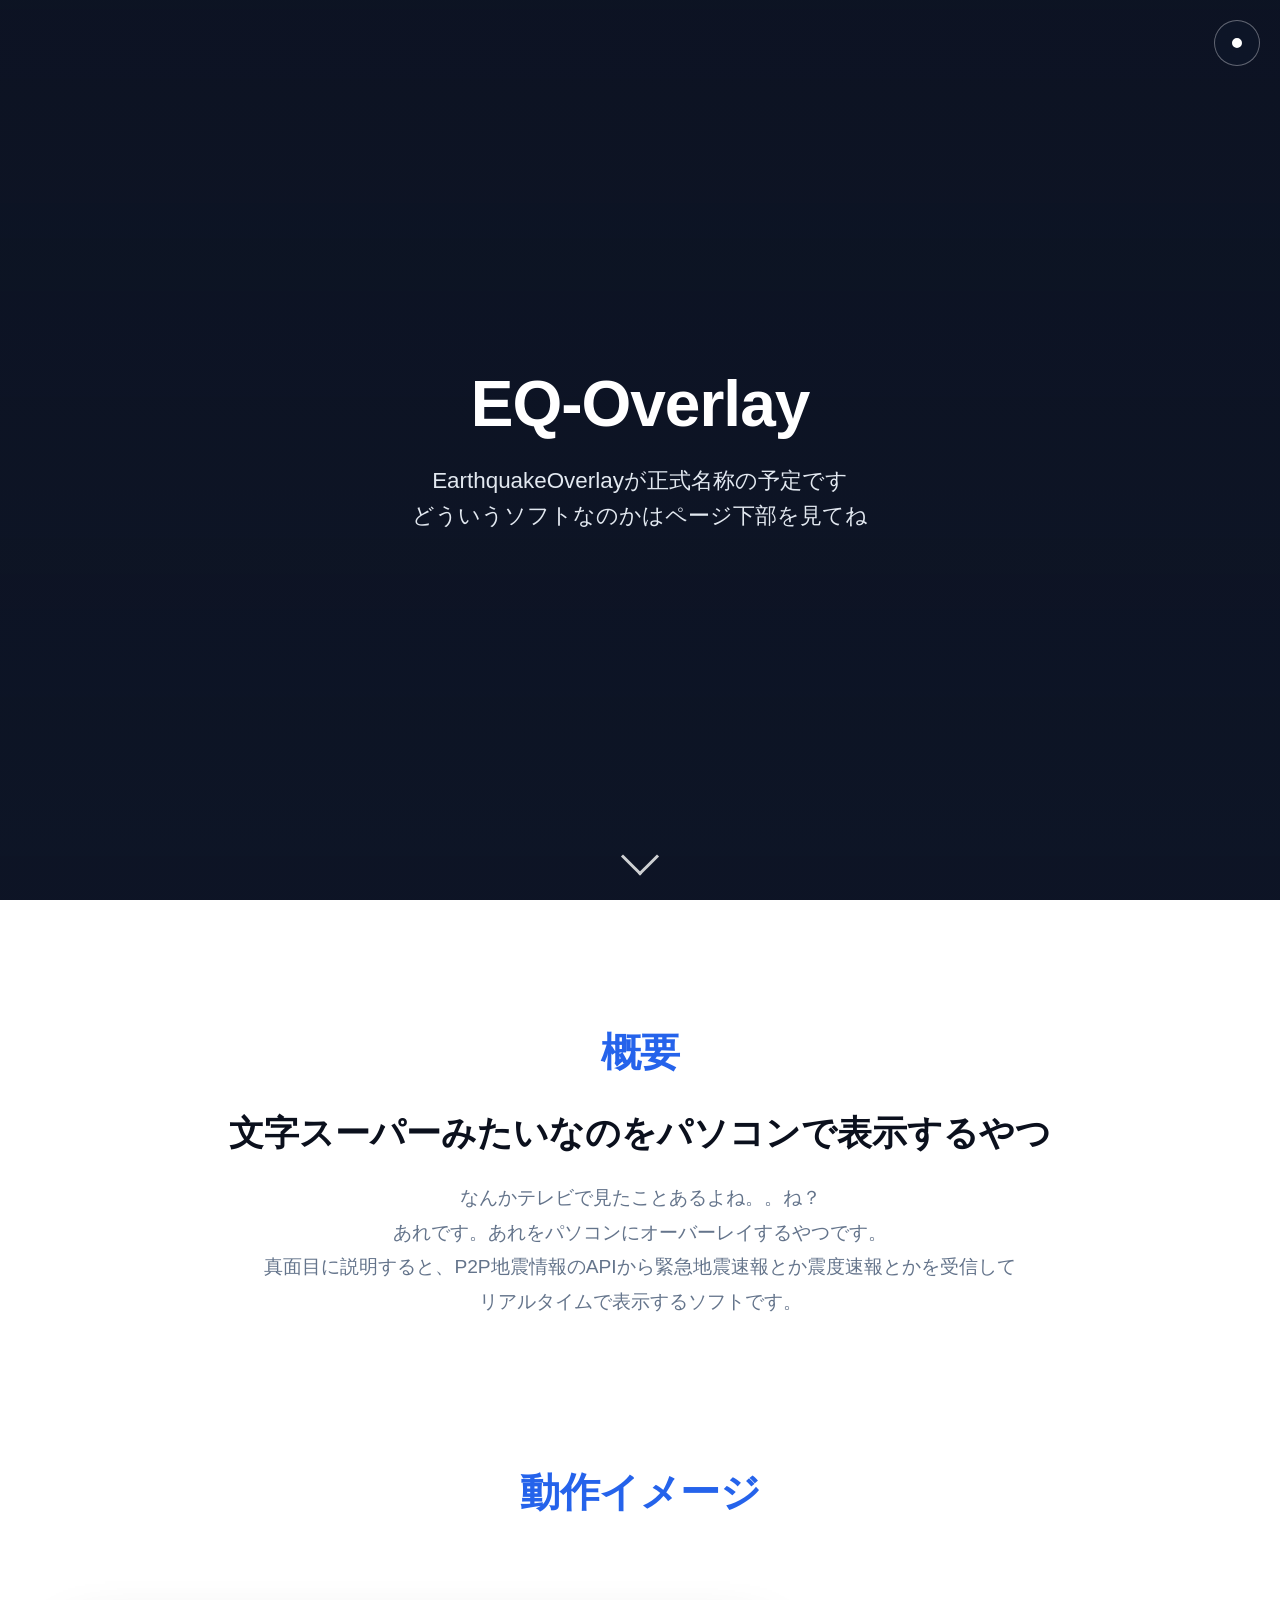
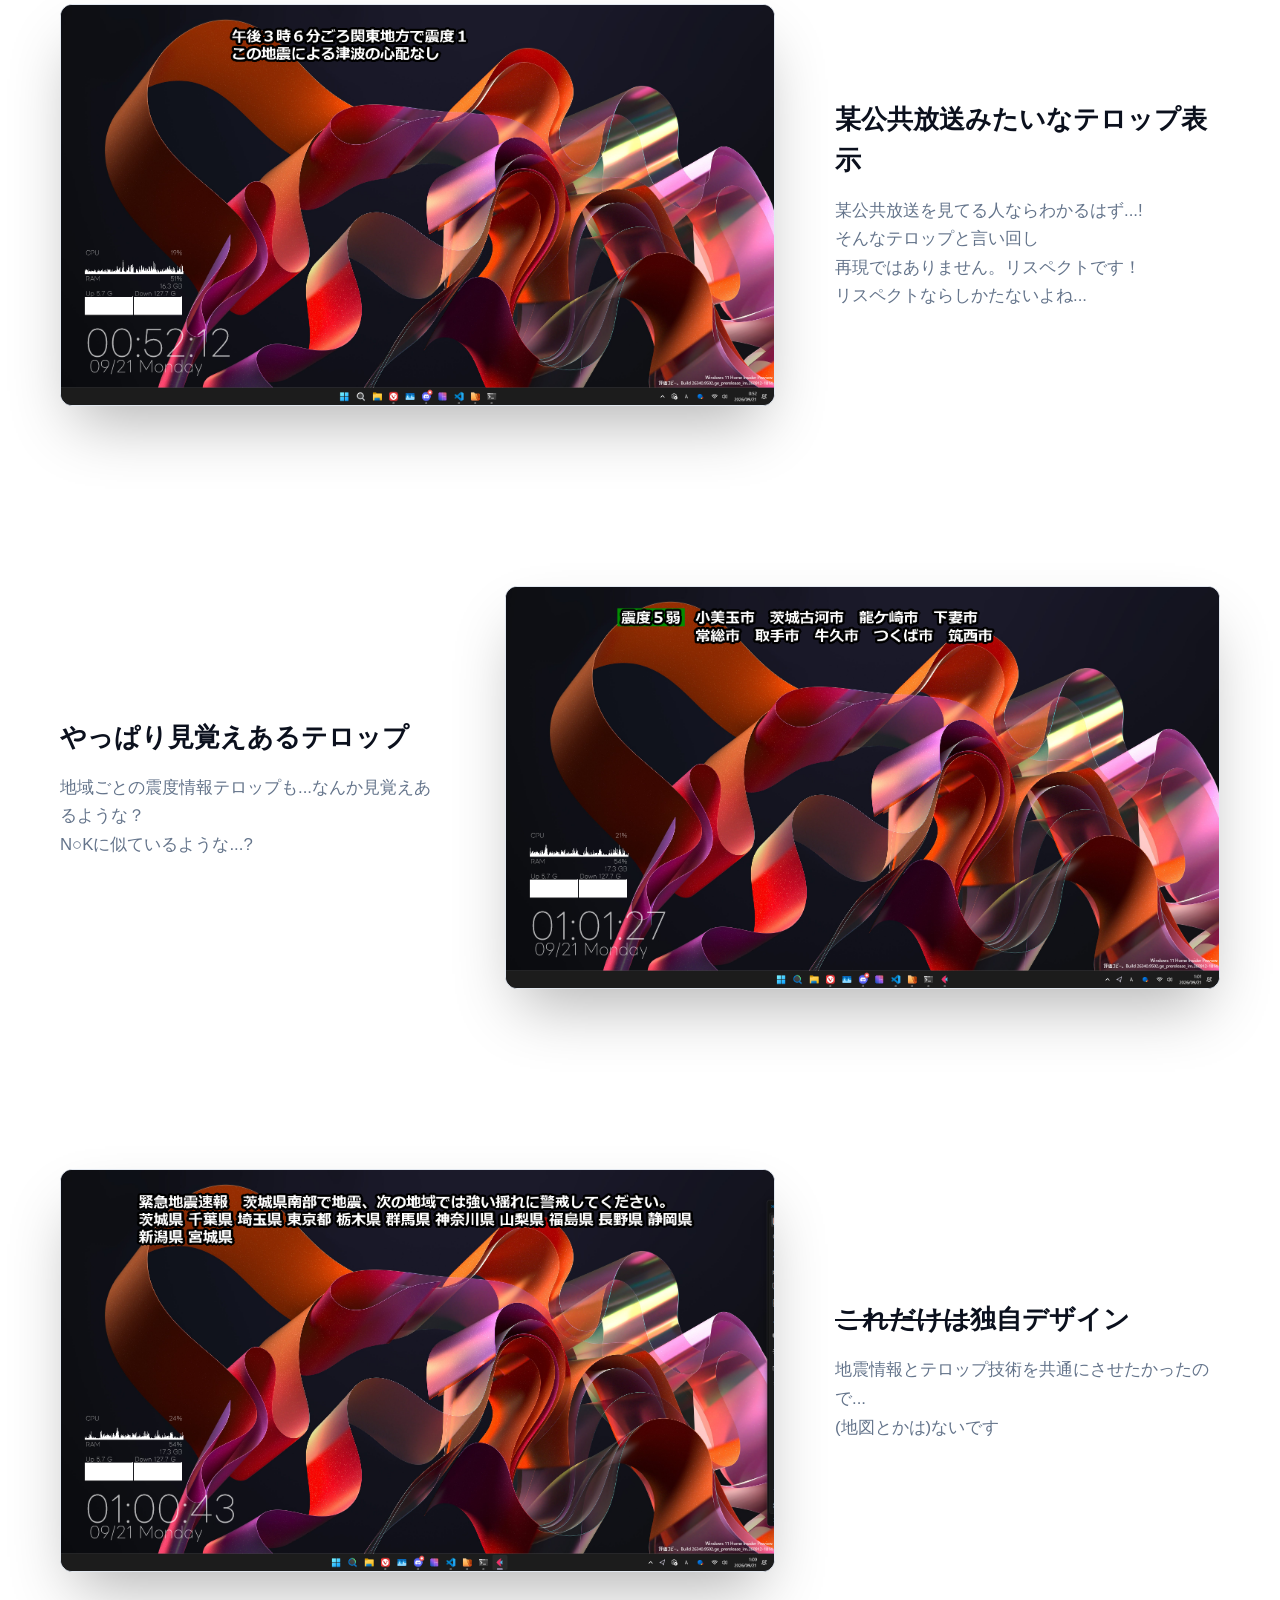
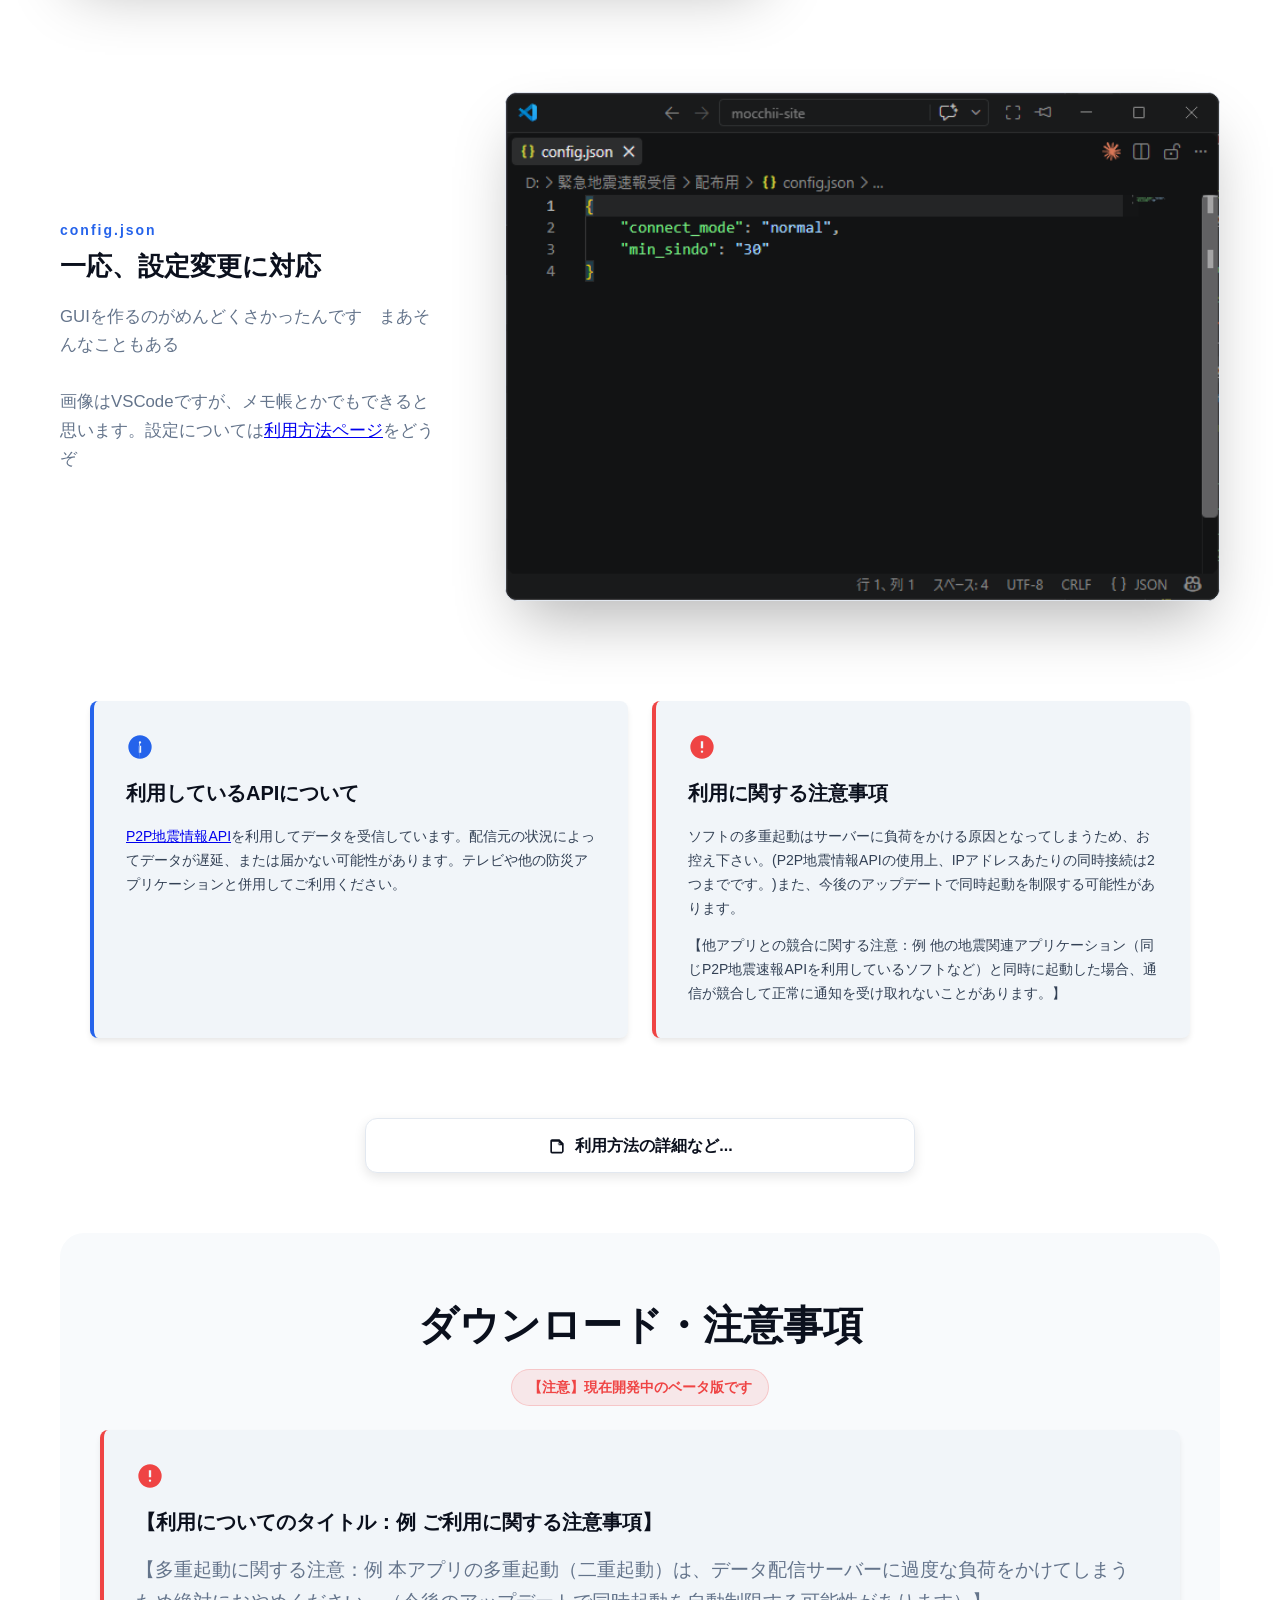
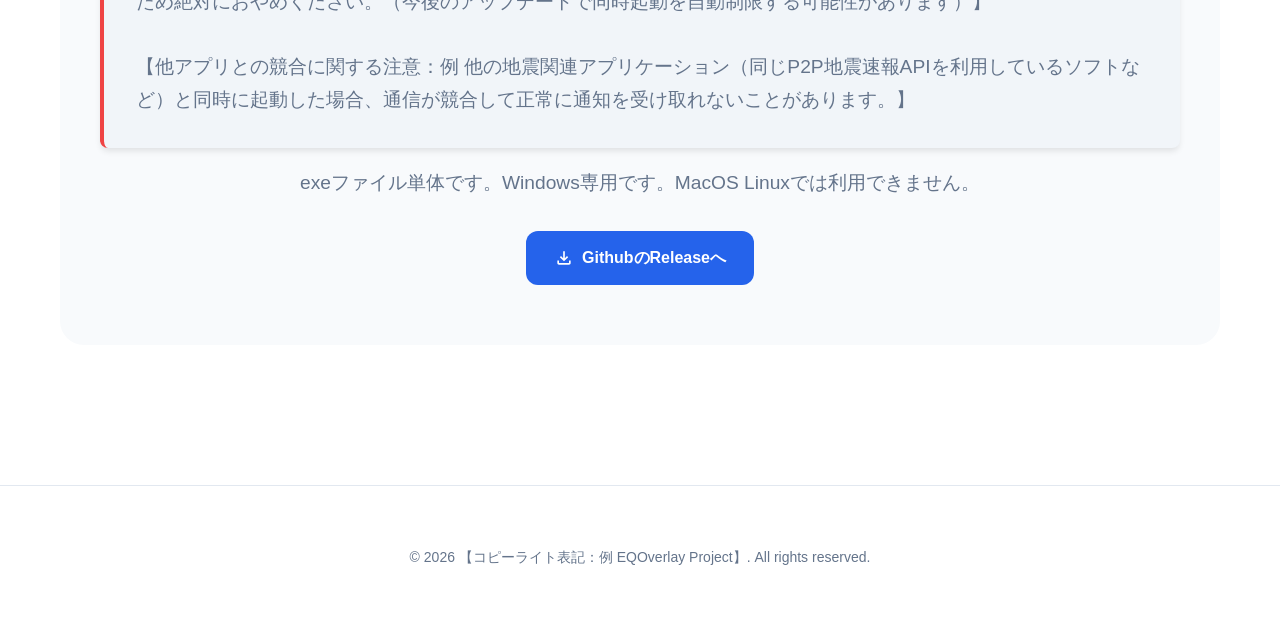
==== EarthquakeOverlay/index.html @ f73f69e5 "大幅改修・映像差し替えなど" ====
<!DOCTYPE html>
<html lang="ja">
<head>
  <meta charset="UTF-8">
  <meta name="viewport" content="width=device-width, initial-scale=1.0">
  <title>EarthquakeOverlay</title>
  <link rel="stylesheet" href="style.css">
  <link rel="stylesheet" href="mobile.css">
</head>
<body>

  <button type="button" class="theme-toggle" id="theme-toggle" aria-pressed="false">
    <svg class="theme-toggle-icon" viewBox="0 0 24 24" aria-hidden="true">
      <path fill="currentColor" d="M12 4V2m0 20v-2m8-8h2M2 12h2m13.66-5.66 1.42-1.42M4.92 19.08l1.42-1.42m0-11.32L4.92 4.92m14.16 14.16-1.42-1.42M12 17a5 5 0 1 0 0-10 5 5 0 0 0 0 10Z"/>
    </svg>
    <span class="theme-toggle-label">ダークモードに切り替え</span>
  </button>

  <!-- ==========================================
     1. ヒーローセクション（ページ最上部：背景動画対応）
  ============================================= -->
  <header class="hero-section">
    <!-- ★ 新設：ヒーロー背景動画（ビデオを最背面に配置） -->
    <video src="video/hero-bg.mp4" autoplay loop muted playsinline class="hero-video-bg"></video>
    
    <!-- ★ 新設：動画の上のテキストをクッキリ読ませるための半透明カバー -->
    <div class="hero-overlay"></div>

    <div class="hero-content">
      <!-- <span class="app-badge">【ここにバージョンやラベル：例 Beta Version】</span> -->
      <h1 class="hero-title">EQ-Overlay</h1>
      <p class="hero-lead">EarthquakeOverlayが正式名称の予定です<br>どういうソフトなのかはページ下部を見てね</p>
    </div>
  </header>

  <!-- ==========================================
     2. メインコンテンツ
  ============================================= -->
  <main class="main-container">

    <!-- アプリの概要解説セクション -->
    <section class="app-overview scroll-anim-up">
      <div class="overview-inner">
        <span class="overview-label">概要</span>
        <h2>文字スーパーみたいなのをパソコンで表示するやつ</h2>
        <p>
          なんかテレビで見たことあるよね。。ね？<br>あれです。あれをパソコンにオーバーレイするやつです。<br>真面目に説明すると、P2P地震情報のAPIから緊急地震速報とか震度速報とかを受信して<br>リアルタイムで表示するソフトです。
        </p>
      </div>
    </section>

    <!-- 動作イメージ（左右交互にスクロール出現するデモ）エリア -->
    <section class="app-demo-scroll-area">
      <div class="demo-scroll-container">
        <h2 class="demo-label">動作イメージ</h2>
        
        <!-- 1つ目の画像：地震速報（左画像 / 右テキスト） -->
        <div class="demo-scroll-item">
          <div class="demo-media-container demo-anim-left">
            <div class="demo-media-wrapper">
              <img src="images/demo_eq.png" alt="地震速報の表示イメージ" class="demo-media js-zoomable-img">
            </div>
          </div>
          <div class="demo-text-container demo-anim-right">
            <h3>某公共放送みたいなテロップ表示</h3>
            <p>某公共放送を見てる人ならわかるはず...!<br>そんなテロップと言い回し<br>再現ではありません。リスペクトです！<br>リスペクトならしかたないよね...</p>
          </div>
        </div>
        
        <!-- 2つ目の画像：地名ごとの震度情報（右画像 / 左テキスト） -->
        <div class="demo-scroll-item reversed">
          <div class="demo-media-container demo-anim-right">
            <div class="demo-media-wrapper">
              <img src="images/demo_detail.png" alt="地名ごとの震度情報の表示イメージ" class="demo-media js-zoomable-img">
            </div>
          </div>
          <div class="demo-text-container demo-anim-left">
            <h3>やっぱり見覚えあるテロップ</h3>
            <p>地域ごとの震度情報テロップも...なんか見覚えあるような？<br>N○Kに似ているような...?</p>
          </div>
        </div>
        
        <!-- 3つ目の画像：緊急地震速報（左画像 / 右テキスト） -->
        <div class="demo-scroll-item">
          <div class="demo-media-container demo-anim-left">
            <div class="demo-media-wrapper">
              <img src="images/demo_eew.png" alt="緊急地震速報の表示イメージ" class="demo-media js-zoomable-img">
            </div>
          </div>
          <div class="demo-text-container demo-anim-right">
            <h3><s>これだけは</s>独自デザイン</h3>
            <p>地震情報とテロップ技術を共通にさせたかったので...<br>(地図とかは)ないです</p>
          </div>
        </div>

      </div>
    </section>

    <!-- 設定アピールセクション（右画像 / 左テキスト） -->
    <section class="app-setting-area">
      <div class="demo-scroll-item reversed">
        <div class="demo-media-container demo-anim-right">
          <div class="demo-media-wrapper">
            <img src="images/setting.png" alt="設定画面のイメージ" class="demo-media js-zoomable-img">
          </div>
        </div>
        <div class="demo-text-container demo-anim-left">
          <span class="feature-num">config.json</span>
          <h3>一応、設定変更に対応</h3>
          <p>
            GUIを作るのがめんどくさかったんです　まあそんなこともある<br><br>画像はVSCodeですが、メモ帳とかでもできると思います。設定については<a href="./HowTo/index.html">利用方法ページ</a>をどうぞ
          </p>
        </div>
      </div>
    </section>

    <!-- 技術・データ・利用上の注意（2カラムグリッド） -->
    <section class="app-mechanism-section scroll-anim-up">
      <div class="mechanism-grid-container">
        
        <!-- 左側カード：データの仕組み -->
        <div class="info-split-card accent-border-primary">
          <div class="info-card-icon text-primary-color">
            <svg viewBox="0 -960 960 960" class="app-svg-icon"><path fill="currentColor" d="M440-280h80v-240h-80v240Zm40-320q17 0 28.5-11.5T520-640q0-17-11.5-28.5T480-680q-17 0-28.5 11.5T440-640q0 17 11.5 28.5T480-60Zm0 520q-83 0-156-31.5T197-197q-54-54-85.5-127T80-480q0-83 31.5-156T197-763q54-54 127-85.5T480-880q83 0 156 31.5T763-763q54 54 85.5 127T880-480q0 83-31.5 156T763-197q-54 54-127 85.5T480-80Z"/></svg>
          </div>
          <h3>利用しているAPIについて</h3>
          <p>
            <a href="https://www.p2pquake.net/develop/json_api_v2/">P2P地震情報API</a>を利用してデータを受信しています。配信元の状況によってデータが遅延、または届かない可能性があります。テレビや他の防災アプリケーションと併用してご利用ください。
          </p>
        </div>

        <!-- 右側カード：利用に関する注意 -->
        <div class="info-split-card accent-border-danger">
          <div class="info-card-icon text-danger-color">
            <svg viewBox="0 -960 960 960" class="app-svg-icon"><path fill="currentColor" d="M480-280q17 0 28.5-11.5T520-320q0-17-11.5-28.5T480-360q-17 0-28.5 11.5T440-320q0 17 11.5 28.5T480-280Zm-40-160h80v-240h-80v240Zm40 360q-83 0-156-31.5T197-197q-54-54-85.5-127T80-480q0-83 31.5-156T197-763q54-54 127-85.5T480-880q83 0 156 31.5T763-763q54 54 85.5 127T880-480q0 83-31.5 156T763-197q-54 54-127 85.5T480-80Z"/></svg>
          </div>
          <h3>利用に関する注意事項</h3>
          <p>
            ソフトの多重起動はサーバーに負荷をかける原因となってしまうため、お控え下さい。(P2P地震情報APIの使用上、IPアドレスあたりの同時接続は2つまでです。)また、今後のアップデートで同時起動を制限する可能性があります。
          </p>
          <p>
            【他アプリとの競合に関する注意：例 他の地震関連アプリケーション（同じP2P地震速報APIを利用しているソフトなど）と同時に起動した場合、通信が競合して正常に通知を受け取れないことがあります。】
          </p>
        </div>

      </div>
    </section>

    <!-- 利用方法ページへの誘導ボタンエリア -->
    <section class="app-howto-guide-area scroll-anim-up">
      <div class="howto-guide-container">
        <a href="./HowTo/index.html" class="btn btn-secondary btn-large">
          <svg viewBox="0 -960 960 960" class="btn-svg-icon"><path fill="currentColor" d="M240-120q-33 0-56.5-23.5T160-240v-480q0-33 23.5-56.5T240-800h360l200 200v360q0 33-23.5 56.5T720-120H240Zm0-80h480v-320H560v-160H240v480Zm400-360v-40H520v40h120ZM240-200h480-480Z"/></svg>
          利用方法の詳細など...
        </a>
      </div>
    </section>

    <!-- ==========================================
       3. ダウンロードエリア（最下部）
    ============================================= -->
    <section class="cta-section scroll-anim-up">
      <h2>ダウンロード・注意事項</h2>
      
      <!-- 開発中の注意書きバッジ -->
      <div class="dev-warning-badge">【注意】現在開発中のベータ版です</div>
      <div class="info-split-card accent-border-danger" style="margin-bottom: 20px;">
          <div class="info-card-icon text-danger-color">
            <svg viewBox="0 -960 960 960" class="app-svg-icon"><path fill="currentColor" d="M480-280q17 0 28.5-11.5T520-320q0-17-11.5-28.5T480-360q-17 0-28.5 11.5T440-320q0 17 11.5 28.5T480-280Zm-40-160h80v-240h-80v240Zm40 360q-83 0-156-31.5T197-197q-54-54-85.5-127T80-480q0-83 31.5-156T197-763q54-54 127-85.5T480-880q83 0 156 31.5T763-763q54 54 85.5 127T880-480q0 83-31.5 156T763-197q-54 54-127 85.5T480-80Z"/></svg>
          </div>
          <h3>【利用についてのタイトル：例 ご利用に関する注意事項】</h3>
          <p>
            【多重起動に関する注意：例 本アプリの多重起動（二重起動）は、データ配信サーバーに過度な負荷をかけてしまうため絶対におやめください。（今後のアップデートで同時起動を自動制限する可能性があります）】
          </p>
          <p>
            【他アプリとの競合に関する注意：例 他の地震関連アプリケーション（同じP2P地震速報APIを利用しているソフトなど）と同時に起動した場合、通信が競合して正常に通知を受け取れないことがあります。】
          </p>
      </div>

      </div>
      <p>exeファイル単体です。Windows専用です。MacOS Linuxでは利用できません。</p>
           
      <div class="cta-actions">
        <!-- 直接ダウンロードボタン -->
        <a href="【ビルド済みzipファイルの直リンクURL】" class="btn btn-primary js-dl-btn">
          <svg viewBox="0 -960 960 960" class="btn-svg-icon"><path fill="currentColor" d="M480-320 280-520l56-58 104 104v-326h80v326l104-104 56 58-200 200ZM240-160q-33 0-56.5-23.5T160-240v-120h80v120h480v-120h80v120q0 33-23.5 56.5T720-160H240Z"/></svg>
          GithubのReleaseへ
        </a>

      </div>
    </section>

  </main>


  <!-- 5. 画像拡大ビューアー用モーダル -->
  <div id="image-viewer-modal" class="image-viewer-overlay" aria-hidden="true">
    <button class="image-viewer-close">&times;</button>
    <img src="" alt="拡大表示" class="image-viewer-content">
  </div>

  <footer class="footer-section">
    <p>&copy; 2026 【コピーライト表記：例 EQOverlay Project】. All rights reserved.</p>
  </footer>

  <script src="js/main.js"></script>
</body>
</html>
---- EarthquakeOverlay/style.css ----
/* ==========================================
  デザインシステム（手動テーマ切替対応）
============================================= */
:root {
  /* ライトモード・ダークモード共通のカラー */
  --primary: #2563eb;
  --primary-hover: #1d4ed8;
  --danger: #ef4444;
  --content-width: 1200px;
  --radius: 12px;

  /* 保存済みのテーマがない場合はOSの設定に応じて色が切り替わります */
  --bg-body: light-dark(#ffffff, #0b101d);       /* サイト全体の背景色 */
  --bg-card: light-dark(#f1f5f9, #1e293b);       /* 注意書きカードの背景色 */
  --bg-cta: light-dark(#f8fafc, #1e293b);        /* DLエリアの背景色 */
  --bg-badge: light-dark(#f8fafc, rgba(255,255,255,0.1));
  
  --text-main: light-dark(#334155, #f1f5f9);     /* 主な文字色 */
  --text-muted: light-dark(#64748b, #94a3b8);    /* 補足用の薄い文字色 */
  --text-dark: light-dark(#0b101d, #ffffff);     /* 見出しなどの強い文字色 */
  --border-color: light-dark(#e2e8f0, #334155);  /* 枠線の色 */
  
  /* 規約スクロールボックス専用 */
  --bg-terms: light-dark(#ffffff, #0b101d);
}

/* ブラウザに対してライト/ダーク両方に対応していることを通知 */
:root {
  color-scheme: light dark;
}

:root[data-theme="light"] {
  color-scheme: light;
  --bg-body: #ffffff;
  --bg-card: #f1f5f9;
  --bg-cta: #f8fafc;
  --bg-badge: #f8fafc;
  --text-main: #334155;
  --text-muted: #64748b;
  --text-dark: #0b101d;
  --border-color: #e2e8f0;
  --bg-terms: #ffffff;
}

:root[data-theme="dark"] {
  color-scheme: dark;
  --bg-body: #0b101d;
  --bg-card: #1e293b;
  --bg-cta: #1e293b;
  --bg-badge: rgba(255, 255, 255, 0.1);
  --text-main: #f1f5f9;
  --text-muted: #94a3b8;
  --text-dark: #ffffff;
  --border-color: #334155;
  --bg-terms: #0b101d;
}

/* リセット＆ベース設定 */
* { box-sizing: border-box; margin: 0; padding: 0; }
body {
  font-family: -apple-system, BlinkMacSystemFont, "Segoe UI", Roboto, "Helvetica Neue", Arial, sans-serif;
  color: var(--text-main);
  background-color: var(--bg-body); /* 変数化 */
  line-height: 1.6;
  overflow-x: hidden;
}

.theme-toggle {
  position: fixed;
  top: 20px;
  right: 20px;
  z-index: 10;
  display: inline-flex;
  align-items: center;
  gap: 0;
  width: 46px;
  min-height: 46px;
  padding: 10px;
  border: 1px solid rgba(255, 255, 255, 0.35);
  border-radius: 999px;
  background: rgba(15, 23, 42, 0.72);
  color: #ffffff;
  font: inherit;
  font-size: 14px;
  cursor: pointer;
  backdrop-filter: blur(8px);
  overflow: hidden;
  transition: width 0.2s ease, gap 0.2s ease, background-color 0.2s ease, transform 0.2s ease;
}
.theme-toggle-icon { flex: 0 0 24px; width: 24px; height: 24px; }
.theme-toggle-label { max-width: 0; overflow: hidden; opacity: 0; white-space: nowrap; transition: max-width 0.2s ease, opacity 0.2s ease; }
.theme-toggle:hover, .theme-toggle:focus-visible { width: 190px; gap: 8px; background: rgba(15, 23, 42, 0.9); transform: translateY(-1px); }
.theme-toggle:hover .theme-toggle-label, .theme-toggle:focus-visible .theme-toggle-label { max-width: 150px; opacity: 1; }
.theme-toggle:focus-visible { outline: 3px solid #93c5fd; outline-offset: 3px; }

/* 埋め込みSVGアイコンのサイズ共通調整 */
.app-svg-icon { width: 28px; height: 28px; display: block; }
.btn-svg-icon { width: 20px; height: 20px; display: inline-block; }
.modal-svg-icon { width: 56px; height: 56px; display: block; margin: 0 auto; }

/* ==========================================
   1. ヒーローエリア（背景動画対応・文字白基調版）
============================================= */
.hero-section {
  height: 100vh;
  display: flex;
  flex-direction: column;
  align-items: center;
  justify-content: center;
  padding: 20px;
  background-color: #0b101d; /* 動画読み込み前のベース黒 */
  text-align: center;
  position: relative;
  overflow: hidden;
}

.hero-video-bg {
  position: absolute;
  top: 50%; left: 50%;
  transform: translate(-50%, -50%);
  width: 100%; height: 100%;
  object-fit: cover;
  z-index: 1;
}

.hero-overlay {
  position: absolute;
  top: 0; left: 0;
  width: 100%; height: 100%;
  background: linear-gradient(to bottom, rgba(15, 23, 42, 0.5) 0%, rgba(15, 23, 42, 0.7) 100%);
  z-index: 2;
}

.hero-content {
  max-width: 800px;
  position: relative;
  z-index: 3;
}

/* ヒーローエリア内は動画背景に合わせて常に白文字を維持 */
.app-badge {
  display: inline-block;
  padding: 6px 12px;
  background-color: var(--bg-badge);
  font-size: 2.5rem;
  font-weight: 800;
  color: #ffffff;
  letter-spacing: -1px;
  margin-bottom: 24px;
}
.hero-title {
  font-size: 4rem;
  font-weight: 800;
  line-height: 1.2;
  margin-bottom: 20px;
  color: #ffffff;
  letter-spacing: -1px;
}
.hero-lead {
  font-size: 1.4rem;
  color: #e2e8f0;
  max-width: 640px;
  margin: 0 auto;
}

/* 概要（ABOUT）セクションのラベル ★青色 */
.overview-label {
  font-size: 2.5rem;
  font-weight: 800;
  color: var(--primary);
  letter-spacing: -0.5px;
  display: block;
  margin-bottom: 24px;
}

/* スクロール連動デモ（DEMO）エリアのラベル ★青色 */
.demo-label {
  font-size: 2.5rem;
  font-weight: 800;
  color: var(--primary);
  letter-spacing: -0.5px;
  text-align: center;
  display: block;
  margin-bottom: 80px;
}

/* 画面最下部で動くスクロール矢印 */
.hero-section::after {
  content: ""; position: absolute; bottom: 30px; left: 50%;
  transform: translateX(-50%); width: 24px; height: 24px;
  border-bottom: 3px solid #ffffff;
  border-right: 3px solid #ffffff;
  transform: translateX(-50%) rotate(45deg);
  animation: scrollDownAlert 1.5s infinite;
  opacity: 0.8;
  z-index: 3;
}
@keyframes scrollDownAlert {
  0% { transform: translateX(-50%) rotate(45deg) translateY(0); opacity: 0.8; }
  50% { transform: translateX(-50%) rotate(45deg) translateY(10px); opacity: 0.2; }
  100% { transform: translateX(-50%) rotate(45deg) translateY(0); opacity: 0.8; }
}

/* ==========================================
   メインレイアウト・コンポーネント
============================================= */

/* メインコンテナ */
.main-container { max-width: var(--content-width); margin: 0 auto; padding: 0 20px 100px; }

/* 概要解説セクション */
.app-overview { padding: 120px 0 100px; text-align: center; }
.overview-inner { max-width: 850px; margin: 0 auto; }
.app-overview h2 { font-size: 2.2rem; color: var(--text-dark); line-height: 1.4; margin-bottom: 24px; font-weight: 800; }
.app-overview p { font-size: 1.2rem; color: var(--text-muted); line-height: 1.8; }

/* スクロール連動デモエリア */
.app-demo-scroll-area { padding: 40px 0 60px; }
.demo-scroll-container { max-width: var(--content-width); margin: 0 auto; }

/* 設定エリアのコンテナ調整 */
.app-setting-area { padding: 60px 0 40px; }

/* 共通2カラムアイテム（デモ・設定共通） */
.demo-scroll-item { display: flex; align-items: center; gap: 60px; margin-bottom: 180px; }
.demo-scroll-item.reversed { flex-direction: row-reverse; }
.demo-scroll-item:last-child { margin-bottom: 0; }
.demo-media-container { flex: 65; display: flex; justify-content: center; }
.demo-text-container { flex: 35; text-align: left; }
.demo-text-container h3 { font-size: 1.6rem; color: var(--text-dark); margin-bottom: 16px; font-weight: 800; }
.demo-text-container p { color: var(--text-muted); font-size: 1.05rem; line-height: 1.7; }
.feature-num { font-size: 14px; font-weight: 700; color: var(--primary); letter-spacing: 2px; display: block; margin-bottom: 4px; }

.demo-media-wrapper { 
  width: 100%; 
  background-color: #0b101d; 
  border-radius: var(--radius); 
  overflow: hidden; 
  box-shadow: 0 30px 60px -15px rgba(0, 0, 0, 0.3); 
  border: 1px solid var(--border-color); 
}
.js-zoomable-img { width: 100%; max-width: 760px; height: auto; display: block; object-fit: contain; cursor: zoom-in; transition: opacity 0.2s ease; }
.js-zoomable-img:hover { opacity: 0.9; }
.demo-caption { margin-top: 20px; font-size: 15px; color: var(--text-muted); }

/* 技術・仕組み・利用上の注意（2カラムグリッド） */
.app-mechanism-section { padding: 60px 0 40px; }
.mechanism-grid-container { display: grid; grid-template-columns: repeat(2, 1fr); gap: 24px; max-width: 1100px; margin: 0 auto; }
.info-split-card { background-color: var(--bg-card); border-radius: 8px; padding: 32px; text-align: left; box-shadow: 0 4px 6px -1px rgba(0, 0, 0, 0.1); }
.info-split-card.accent-border-primary { border-left: 4px solid var(--primary); }
.info-split-card.accent-border-danger { border-left: 4px solid var(--danger); }
.info-card-icon { width: 28px; height: 28px; margin-bottom: 16px; }
.text-primary-color { color: var(--primary); }
.text-danger-color { color: var(--danger); }
.info-split-card h3 { font-size: 1.25rem; color: var(--text-dark); margin-bottom: 16px; font-weight: 800; }
.info-split-card p { font-size: 14px; color: var(--text-main); line-height: 1.7; margin-bottom: 14px; }
.info-split-card p:last-child { margin-bottom: 0; }

/* 利用方法（HowTo）への誘導エリア */
.app-howto-guide-area { padding: 40px 0 20px; text-align: center; }
.howto-guide-container { max-width: 1100px; margin: 0 auto; }
.btn-large { width: 100%; max-width: 550px; padding: 16px 32px; font-size: 16px; box-shadow: 0 4px 12px rgba(0, 0, 0, 0.1); }

/* ボタンの基本デザイン */
.btn { display: inline-flex; align-items: center; justify-content: center; gap: 8px; padding: 14px 28px; font-size: 16px; font-weight: 600; text-decoration: none; border-radius: var(--radius); transition: all 0.2s ease; cursor: pointer; border: none; }
.btn-primary { background-color: var(--primary); color: white; }
.btn-primary:hover { background-color: var(--primary-hover); transform: translateY(-2px); }
.btn-secondary { background-color: var(--bg-body); color: var(--text-dark); border: 1px solid var(--border-color); }
.btn-secondary:hover { background-color: var(--bg-card); border-color: var(--text-muted); transform: translateY(-2px); }

/* ダウンロード（CTA）セクション */
.cta-section { text-align: center; padding: 60px 40px; background-color: var(--bg-cta); border-radius: calc(var(--radius) * 2); margin-top: 40px; }
.cta-section h2 { font-size: 2.5rem; color: var(--text-dark); margin-bottom: 12px; font-weight: 800; }
.dev-warning-badge { display: inline-block; background-color: rgba(239, 68, 68, 0.1); color: var(--danger); font-weight: 700; font-size: 14px; padding: 6px 16px; border-radius: 100px; border: 1px solid rgba(239, 68, 68, 0.2); margin-bottom: 24px; }
.cta-section p { color: var(--text-muted); font-size: 1.2rem; margin-bottom: 32px; }
.cta-actions { display: flex; gap: 20px; justify-content: center; }

/* 規約表示エリア */
.terms-area-container { max-width: 600px; margin: 0 auto 32px; text-align: left; }
.terms-scroll-box { background-color: var(--bg-terms); border: 1px solid var(--border-color); border-radius: var(--radius); padding: 20px; height: 180px; overflow-y: scroll; font-size: 14px; color: var(--text-main); box-shadow: inset 0 2px 4px rgba(0,0,0,0.05); }
.terms-scroll-box h3 { font-size: 15px; color: var(--text-dark); margin-bottom: 12px; font-weight: 700; }
.terms-scroll-box p { font-size: 13px; color: var(--text-muted); margin-bottom: 12px; }
.terms-checkbox-wrap { margin-top: 16px; text-align: center; }
.terms-label { display: inline-flex; align-items: center; gap: 10px; cursor: pointer; user-select: none; font-size: 15px; color: var(--text-dark); font-weight: 600; }
.terms-checkbox { width: 18px; height: 18px; cursor: pointer; accent-color: var(--primary); }

/* 規約未チェックエラーモーダル */
.modal-overlay { position: fixed; top: 0; left: 0; width: 100%; height: 100%; background-color: rgba(15, 23, 42, 0.7); backdrop-filter: blur(4px); display: flex; align-items: center; justify-content: center; z-index: 1000; opacity: 0; pointer-events: none; transition: opacity 0.3s ease; }
.modal-overlay.is-open { opacity: 1; pointer-events: auto; }
.modal-window { background: var(--bg-body); padding: 32px; width: 90%; max-width: 440px; border-radius: var(--radius); text-align: center; box-shadow: 0 25px 50px -12px rgba(0, 0, 0, 0.4); border: 1px solid var(--border-color); transform: scale(0.9); transition: transform 0.3s ease; }
.modal-overlay.is-open .modal-window { transform: scale(1); }
.modal-icon { width: 56px; height: 56px; margin: 0 auto 16px; }.modal-title { font-size: 1.3rem; color: var(--text-dark); margin-bottom: 12px; font-weight: 700; }.modal-text { color: var(--text-muted); font-size: 14px; line-height: 1.6; margin-bottom: 24px; }.modal-btn { background-color: var(--text-dark); color: var(--bg-body); border: none; padding: 10px 24px; font-size: 14px; font-weight: 600; border-radius: 6px; cursor: pointer; transition: background-color 0.2s; }.modal-btn:hover { opacity: 0.9; }/* 画像拡大ビューアー専用スタイル */.image-viewer-overlay { position: fixed; top: 0; left: 0; width: 100%; height: 100%; background-color: rgba(15, 23, 42, 0.9); backdrop-filter: blur(8px); display: flex; align-items: center; justify-content: center; z-index: 2000; opacity: 0; pointer-events: none; transition: opacity 0.3s ease; }.image-viewer-overlay.is-open { opacity: 1; pointer-events: auto; }.image-viewer-content { max-width: 90%; max-height: 85vh; object-fit: contain; border-radius: 6px; box-shadow: 0 25px 50px -12px rgba(0, 0, 0, 0.5); transform: scale(0.95); transition: transform 0.3s ease; cursor: zoom-out; }.image-viewer-overlay.is-open .image-viewer-content { transform: scale(1); }.image-viewer-close { position: absolute; top: 24px; right: 24px; background: none; border: none; color: #ffffff; font-size: 40px; line-height: 1; cursor: pointer; opacity: 0.7; transition: opacity 0.2s; user-select: none; }.image-viewer-close:hover { opacity: 1; }/* フッター */.footer-section { text-align: center; padding: 60px 20px; color: var(--text-muted); font-size: 14px; border-top: 1px solid var(--border-color); margin-top: 40px; }/* レスポンシブ対応 */@media (max-width: 992px) {.hero-title { font-size: 2.2rem; }.app-overview h2 { font-size: 1.8rem; }.cta-actions { flex-direction: column; gap: 12px; }.cta-section h2 { font-size: 2rem; }.image-viewer-close { top: 16px; right: 16px; font-size: 32px; }.demo-scroll-item, .demo-scroll-item.reversed { flex-direction: column; gap: 24px; margin-bottom: 100px; }.demo-media-container, .demo-text-container { width: 100%; }.demo-text-container { text-align: center; }.mechanism-grid-container { grid-template-columns: 1fr; gap: 16px; padding: 0 10px; }.btn-large { max-width: 100%; }}/* スクロール連動アニメーション */.demo-anim-left { animation: slideInFromLeft linear both; animation-timeline: view(); animation-range: entry 5% cover 35%; }@keyframes slideInFromLeft { from { opacity: 0; transform: translateX(-60px); } to { opacity: 1; transform: translateX(0); } }.demo-anim-right { animation: slideInFromRight linear both; animation-timeline: view(); animation-range: entry 5% cover 35%; }@keyframes slideInFromRight { from { opacity: 0; transform: translateX(60px); } to { opacity: 1; transform: translateX(0); } }.scroll-anim-up { animation: fadeInFromBottom linear both; animation-timeline: view(); animation-range: entry 5% cover 35%; }@keyframes fadeInFromBottom { from { opacity: 0; transform: translateY(60px); } to { opacity: 1; transform: translateY(0); } }
---- EarthquakeOverlay/mobile.css ----
@media (max-width: 600px) {
  .hero-section {
    height: auto;
    min-height: 100vh;
    min-height: 100svh;
    padding: 80px 20px 72px;
  }
  .hero-title { font-size: 2.5rem; }
  .hero-lead { font-size: 1rem; }
  .theme-toggle {
    top: max(12px, env(safe-area-inset-top));
    right: max(12px, env(safe-area-inset-right));
  }
  .main-container { padding: 0 16px 64px; }
  .demo-anim-left, .demo-anim-right, .scroll-anim-up { animation: none; }
  .app-overview { padding: 72px 0 56px; }
  .overview-label, .demo-label { font-size: 1.75rem; }
  .overview-label { margin-bottom: 16px; }
  .app-overview h2 { font-size: 1.55rem; margin-bottom: 18px; }
  .app-overview p { font-size: 1rem; }
  .app-demo-scroll-area { padding: 24px 0 32px; }
  .demo-label { margin-bottom: 40px; }
  .demo-scroll-item, .demo-scroll-item.reversed {
    gap: 20px;
    margin-bottom: 72px;
  }
  .demo-text-container h3 { font-size: 1.3rem; }
  .demo-text-container p { font-size: 1rem; }
  .app-setting-area { padding: 32px 0 24px; }
  .app-mechanism-section { padding: 32px 0 24px; }
  .mechanism-grid-container { padding: 0; }
  .info-split-card { padding: 24px 20px; }
  .app-howto-guide-area { padding: 24px 0 12px; }
  .btn-large { min-height: 52px; padding: 14px 18px; }
  .cta-section {
    padding: 36px 18px;
    border-radius: var(--radius);
    margin-top: 24px;
  }
  .cta-section h2 { font-size: 1.75rem; }
  .cta-section p { font-size: 1rem; }
  .dev-warning-badge { max-width: 100%; }
  .cta-actions { align-items: stretch; }
  .cta-actions .btn { width: 100%; min-height: 52px; padding: 14px 16px; }
  .image-viewer-content {
    max-width: calc(100% - 24px);
    max-height: calc(100svh - 96px);
  }
  .image-viewer-close {
    top: max(8px, env(safe-area-inset-top));
    right: max(8px, env(safe-area-inset-right));
    width: 44px;
    height: 44px;
    font-size: 32px;
  }
  .footer-section { padding: 40px 16px; }
}

@media (max-width: 600px) and (hover: none) {
  .theme-toggle:hover { width: 46px; gap: 0; transform: none; }
  .theme-toggle:hover .theme-toggle-label { max-width: 0; opacity: 0; }
  .btn-primary:hover, .btn-secondary:hover { transform: none; }
}
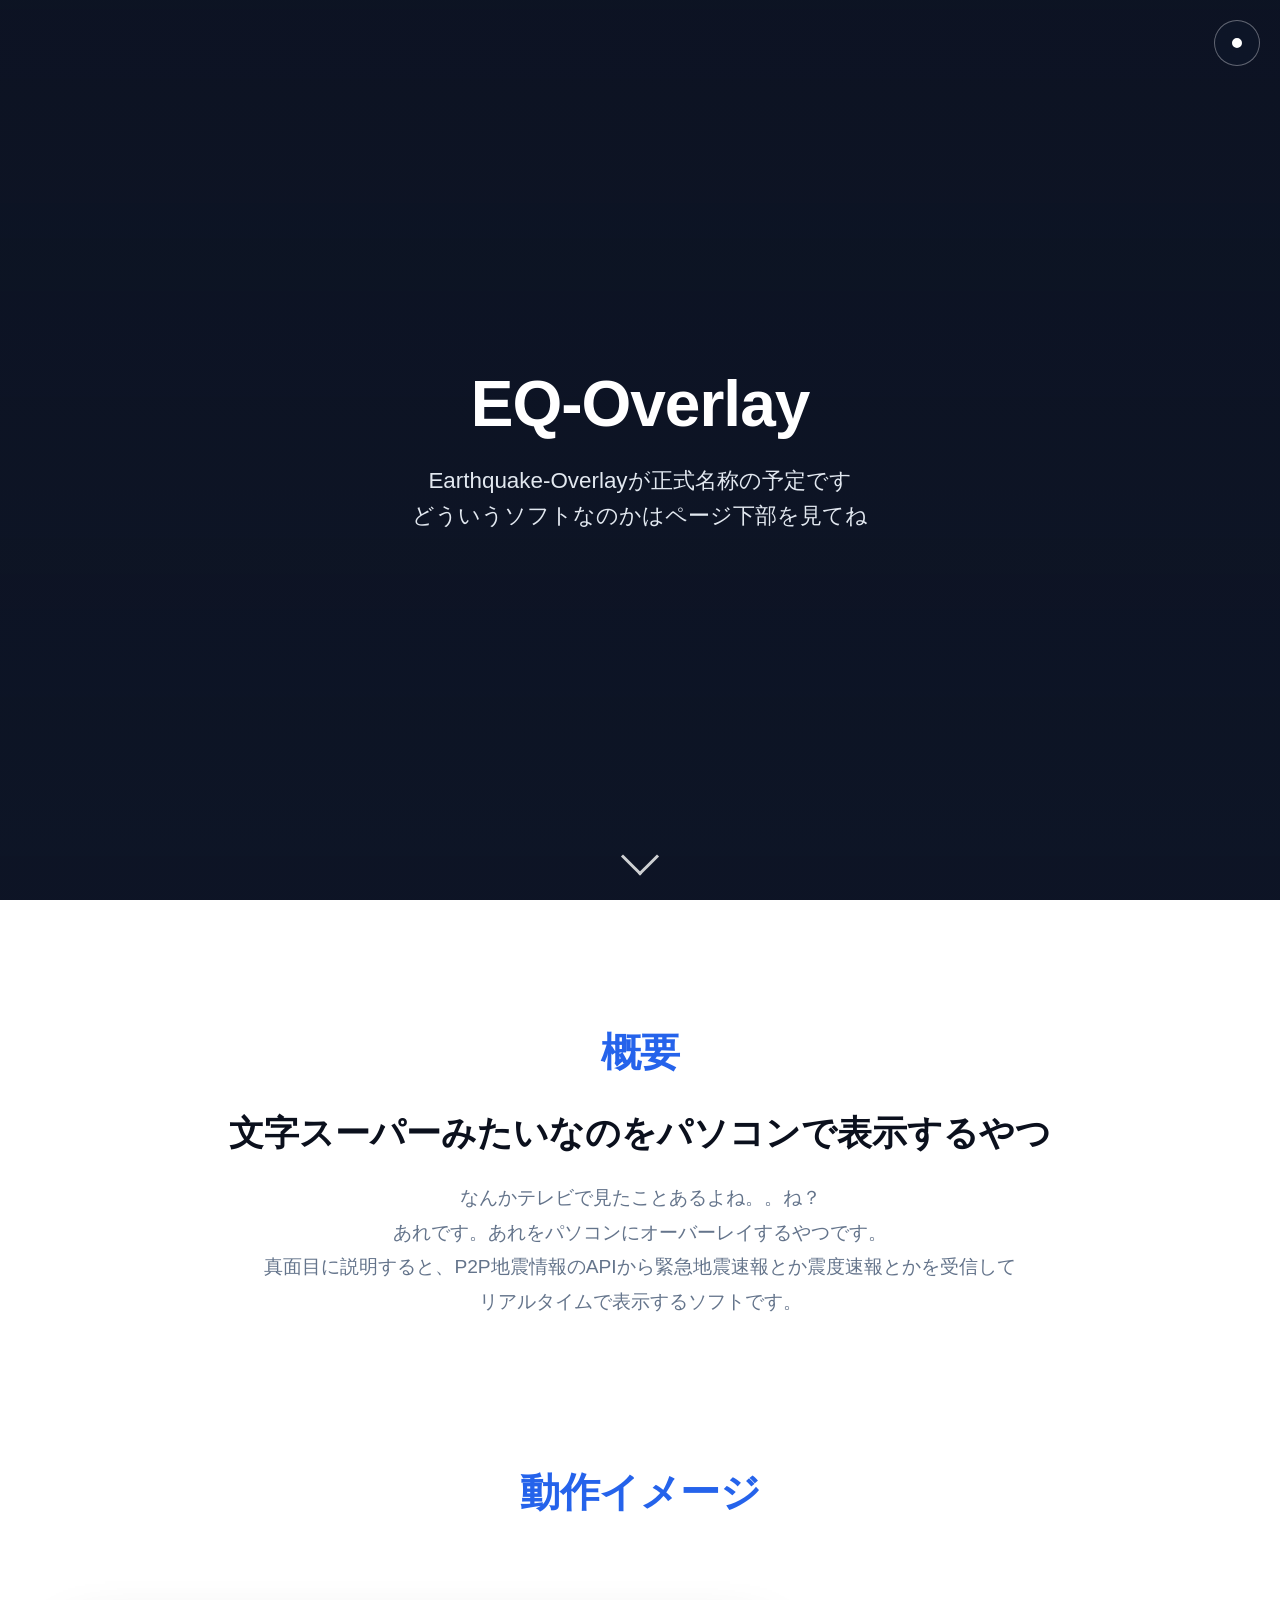
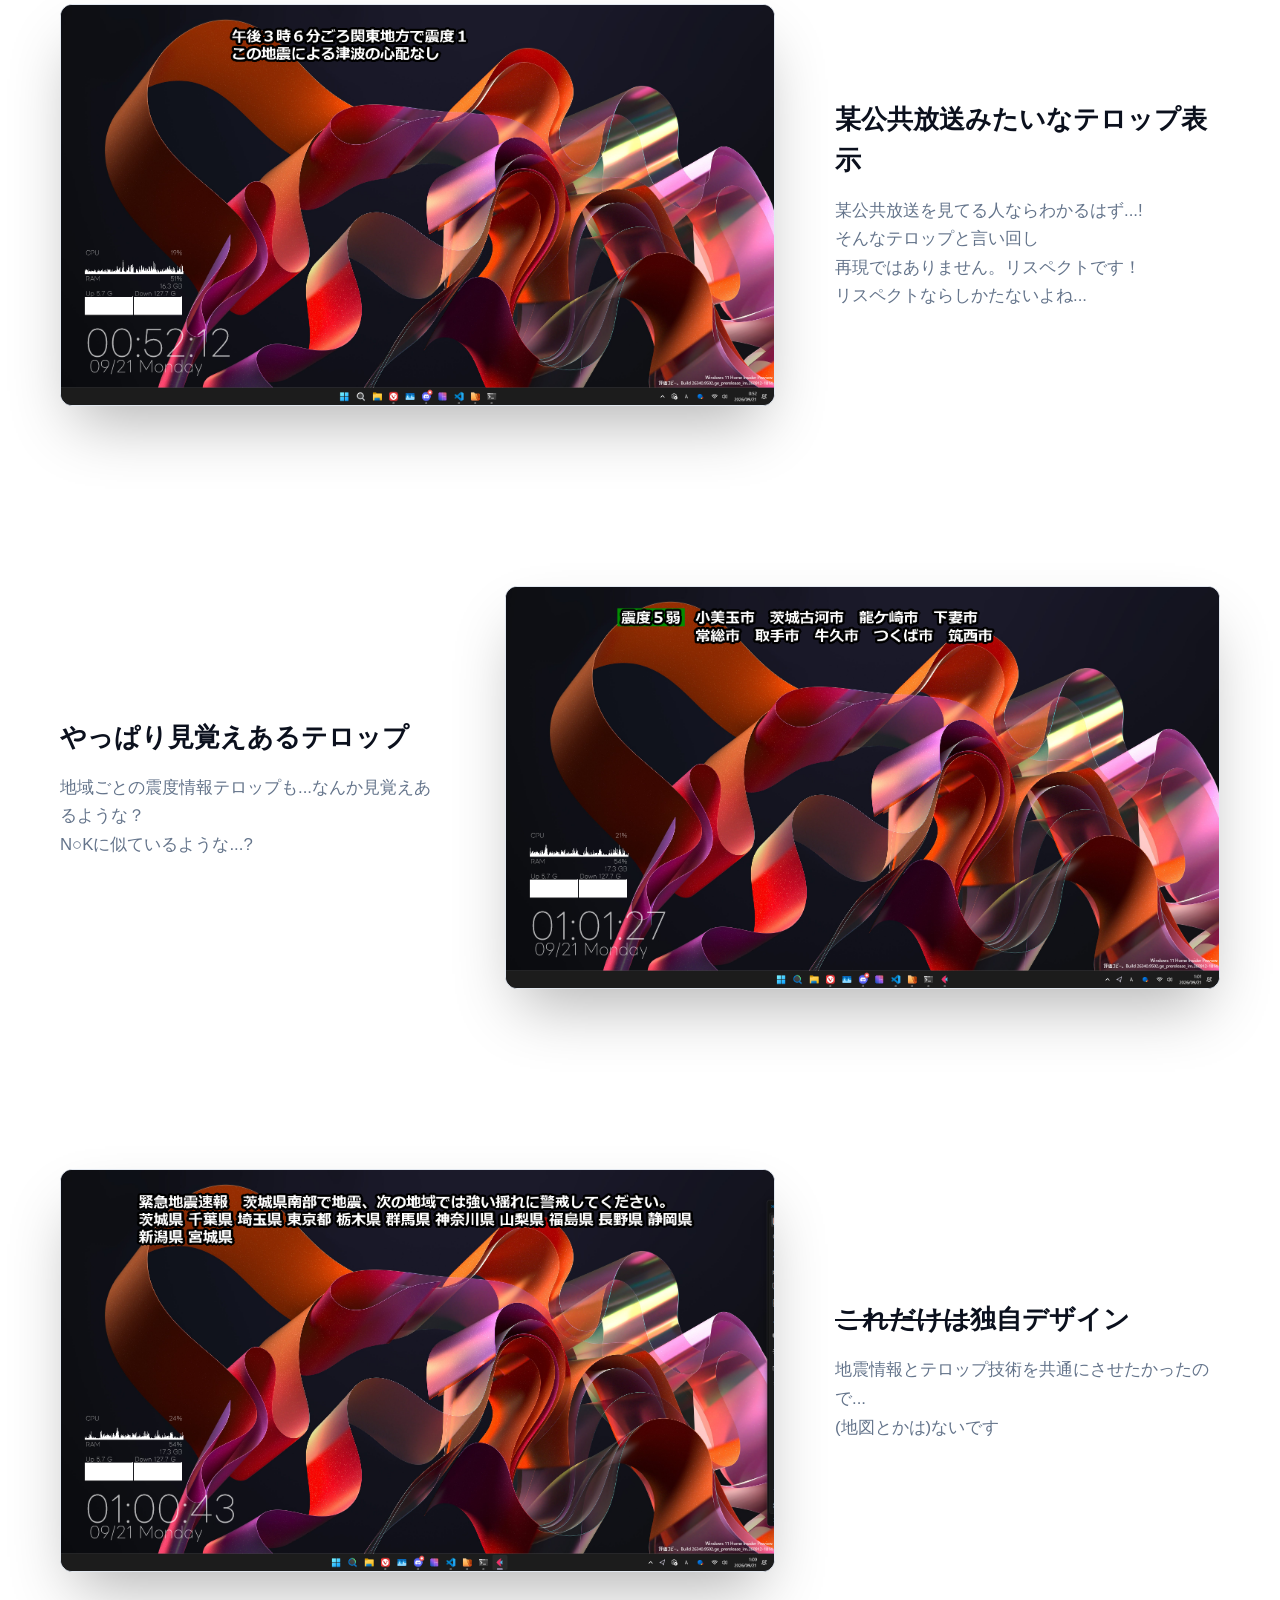
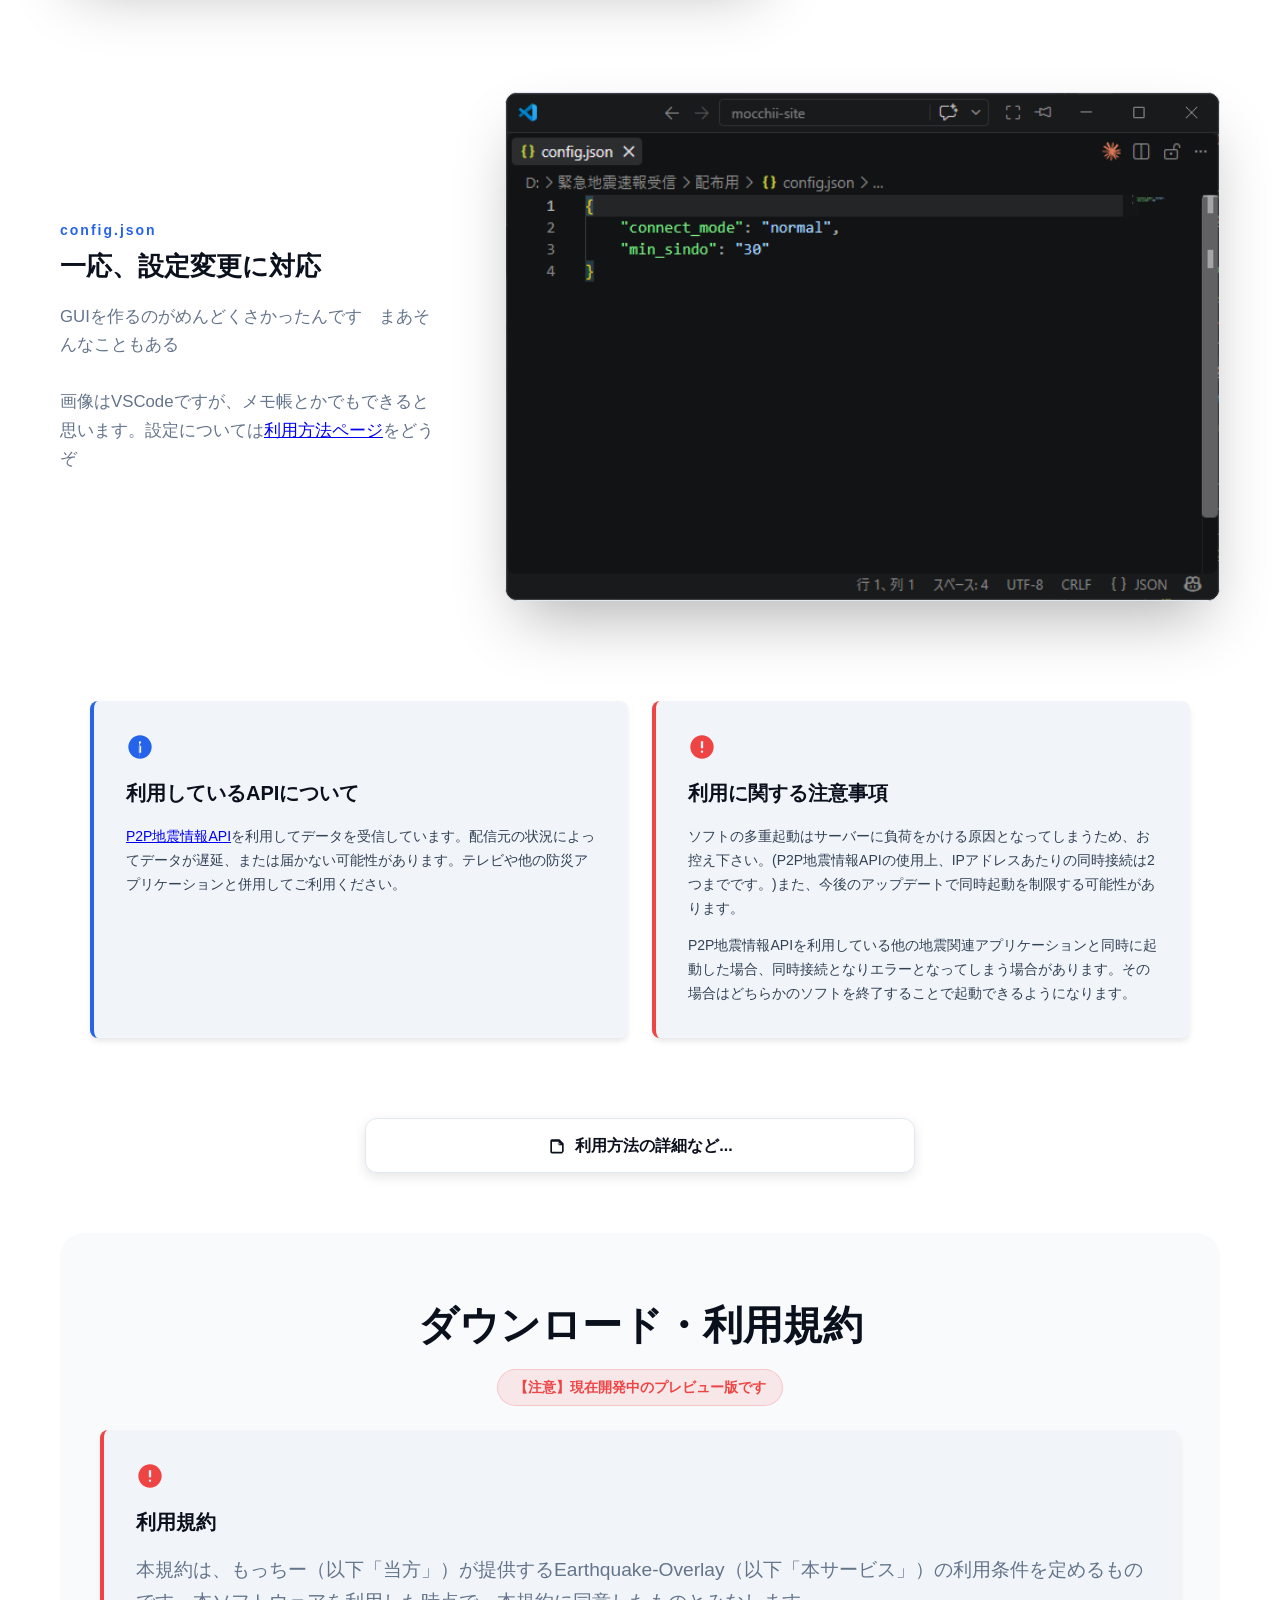
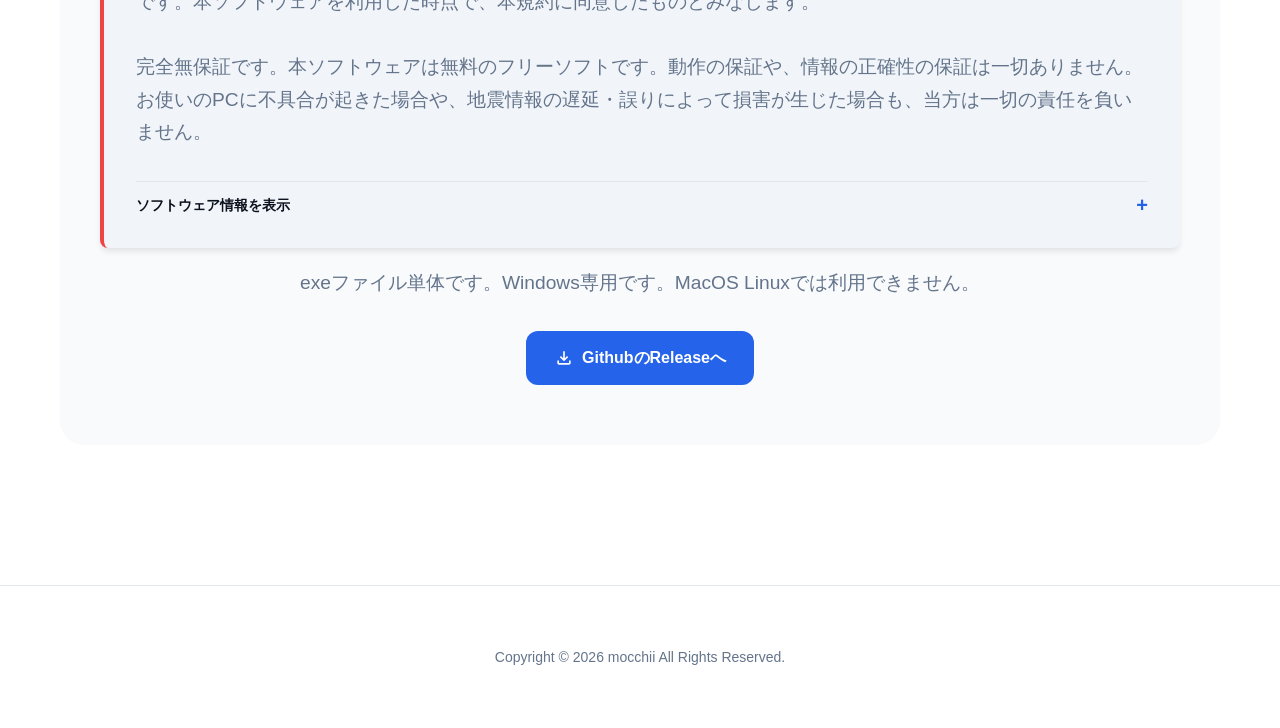
==== commit 210bf4cd: "利用規約追加" ====
--- a/EarthquakeOverlay/index.html
+++ b/EarthquakeOverlay/index.html
@@ -3,7 +3,8 @@
 <head>
   <meta charset="UTF-8">
   <meta name="viewport" content="width=device-width, initial-scale=1.0">
-  <title>EarthquakeOverlay</title>
+  <title>Earthquake-Overlay</title>
+  <meta name="description" content="P2P地震情報APIから取得した地震情報をWindows PCにオーバーレイ表示するソフトです。">
   <link rel="stylesheet" href="style.css">
   <link rel="stylesheet" href="mobile.css">
 </head>
@@ -29,7 +30,7 @@
     <div class="hero-content">
       <!-- <span class="app-badge">【ここにバージョンやラベル：例 Beta Version】</span> -->
       <h1 class="hero-title">EQ-Overlay</h1>
-      <p class="hero-lead">EarthquakeOverlayが正式名称の予定です<br>どういうソフトなのかはページ下部を見てね</p>
+      <p class="hero-lead">Earthquake-Overlayが正式名称の予定です<br>どういうソフトなのかはページ下部を見てね</p>
     </div>
   </header>
 
@@ -139,7 +140,7 @@
             ソフトの多重起動はサーバーに負荷をかける原因となってしまうため、お控え下さい。(P2P地震情報APIの使用上、IPアドレスあたりの同時接続は2つまでです。)また、今後のアップデートで同時起動を制限する可能性があります。
           </p>
           <p>
-            【他アプリとの競合に関する注意：例 他の地震関連アプリケーション（同じP2P地震速報APIを利用しているソフトなど）と同時に起動した場合、通信が競合して正常に通知を受け取れないことがあります。】
+            P2P地震情報APIを利用している他の地震関連アプリケーションと同時に起動した場合、同時接続となりエラーとなってしまう場合があります。その場合はどちらかのソフトを終了することで起動できるようになります。
           </p>
         </div>
 
@@ -160,21 +161,26 @@
        3. ダウンロードエリア（最下部）
     ============================================= -->
     <section class="cta-section scroll-anim-up">
-      <h2>ダウンロード・注意事項</h2>
+      <h2>ダウンロード・利用規約</h2>
       
       <!-- 開発中の注意書きバッジ -->
-      <div class="dev-warning-badge">【注意】現在開発中のベータ版です</div>
+      <div class="dev-warning-badge">【注意】現在開発中のプレビュー版です</div>
       <div class="info-split-card accent-border-danger" style="margin-bottom: 20px;">
           <div class="info-card-icon text-danger-color">
             <svg viewBox="0 -960 960 960" class="app-svg-icon"><path fill="currentColor" d="M480-280q17 0 28.5-11.5T520-320q0-17-11.5-28.5T480-360q-17 0-28.5 11.5T440-320q0 17 11.5 28.5T480-280Zm-40-160h80v-240h-80v240Zm40 360q-83 0-156-31.5T197-197q-54-54-85.5-127T80-480q0-83 31.5-156T197-763q54-54 127-85.5T480-880q83 0 156 31.5T763-763q54 54 85.5 127T880-480q0 83-31.5 156T763-197q-54 54-127 85.5T480-80Z"/></svg>
           </div>
-          <h3>【利用についてのタイトル：例 ご利用に関する注意事項】</h3>
-          <p>
-            【多重起動に関する注意：例 本アプリの多重起動（二重起動）は、データ配信サーバーに過度な負荷をかけてしまうため絶対におやめください。（今後のアップデートで同時起動を自動制限する可能性があります）】
-          </p>
-          <p>
-            【他アプリとの競合に関する注意：例 他の地震関連アプリケーション（同じP2P地震速報APIを利用しているソフトなど）と同時に起動した場合、通信が競合して正常に通知を受け取れないことがあります。】
-          </p>
+          <h3>利用規約</h3>
+          <p>
+              本規約は、もっちー（以下「当方」）が提供するEarthquake-Overlay（以下「本サービス」）の利用条件を定めるものです。本ソフトウェアを利用した時点で、本規約に同意したものとみなします。          </p>
+          <p>
+              完全無保証です。本ソフトウェアは無料のフリーソフトです。動作の保証や、情報の正確性の保証は一切ありません。　お使いのPCに不具合が起きた場合や、地震情報の遅延・誤りによって損害が生じた場合も、当方は一切の責任を負いません。
+          </p>
+          <details class="software-readme-disclosure">
+            <summary>ソフトウェア情報を表示</summary>
+            <div id="software-readme" class="software-readme" aria-live="polite">
+              <p class="software-readme-status">READMEを読み込んでいます...</p>
+            </div>
+          </details>
       </div>
 
       </div>
@@ -182,7 +188,7 @@
            
       <div class="cta-actions">
         <!-- 直接ダウンロードボタン -->
-        <a href="【ビルド済みzipファイルの直リンクURL】" class="btn btn-primary js-dl-btn">
+        <a href="https://github.com/mocchii1220-main/eq-overlay/releases" class="btn btn-primary js-dl-btn">
           <svg viewBox="0 -960 960 960" class="btn-svg-icon"><path fill="currentColor" d="M480-320 280-520l56-58 104 104v-326h80v326l104-104 56 58-200 200ZM240-160q-33 0-56.5-23.5T160-240v-120h80v120h480v-120h80v120q0 33-23.5 56.5T720-160H240Z"/></svg>
           GithubのReleaseへ
         </a>
@@ -200,7 +206,7 @@
   </div>
 
   <footer class="footer-section">
-    <p>&copy; 2026 【コピーライト表記：例 EQOverlay Project】. All rights reserved.</p>
+    <p>Copyright © 2026 mocchii All Rights Reserved.</p>
   </footer>
 
   <script src="js/main.js"></script>
--- a/EarthquakeOverlay/style.css
+++ b/EarthquakeOverlay/style.css
@@ -255,6 +255,37 @@
 .info-split-card h3 { font-size: 1.25rem; color: var(--text-dark); margin-bottom: 16px; font-weight: 800; }
 .info-split-card p { font-size: 14px; color: var(--text-main); line-height: 1.7; margin-bottom: 14px; }
 .info-split-card p:last-child { margin-bottom: 0; }
+.software-readme-disclosure { border-top: 1px solid var(--border-color); margin-top: 20px; padding-top: 12px; text-align: left; }
+.software-readme-disclosure summary { display: flex; align-items: center; justify-content: space-between; gap: 12px; color: var(--text-dark); font-size: 14px; font-weight: 700; cursor: pointer; list-style: none; }
+.software-readme-disclosure summary::-webkit-details-marker { display: none; }
+.software-readme-disclosure summary::after { content: "+"; color: var(--primary); font-size: 20px; line-height: 1; }
+.software-readme-disclosure[open] summary::after { content: "−"; }
+.software-readme-disclosure summary:focus-visible { outline: 2px solid var(--primary); outline-offset: 4px; border-radius: 2px; }
+.software-readme-disclosure { interpolate-size: allow-keywords; }
+.software-readme-disclosure::details-content {
+  block-size: 0;
+  overflow: clip;
+  opacity: 0;
+  transform: translateY(-6px);
+  transition: block-size 0.45s cubic-bezier(0.22, 1, 0.36, 1), opacity 0.25s ease, transform 0.35s ease, content-visibility 0.45s allow-discrete;
+}
+.software-readme-disclosure[open]::details-content { block-size: auto; opacity: 1; transform: translateY(0); }
+.software-readme { padding-top: 8px; }
+.software-readme h3, .software-readme h4, .software-readme h5 { color: var(--text-dark); line-height: 1.5; margin: 14px 0 8px; }
+.software-readme h3 { font-size: 1.15rem; }
+.software-readme h4 { font-size: 1.05rem; }
+.software-readme h5 { font-size: 1rem; }
+.software-readme p, .software-readme li { color: var(--text-main); font-size: 14px; line-height: 1.7; }
+.software-readme ul, .software-readme ol { margin: 8px 0 14px; padding-left: 24px; }
+.software-readme li { padding-left: 4px; }
+.software-readme a { color: var(--primary); text-decoration-thickness: 1px; text-underline-offset: 3px; }
+.software-readme code { background: var(--bg-body); border: 1px solid var(--border-color); border-radius: 4px; padding: 1px 5px; font-size: 0.9em; overflow-wrap: anywhere; }
+.software-readme-status { color: var(--text-muted) !important; font-size: 13px !important; margin-bottom: 0 !important; }
+.software-readme-retry { padding: 0; border: 0; background: none; color: var(--primary); font: inherit; font-size: 13px; text-decoration: underline; text-underline-offset: 3px; cursor: pointer; }
+.software-readme-retry:focus-visible { outline: 2px solid var(--primary); outline-offset: 3px; border-radius: 2px; }
+@media (prefers-reduced-motion: reduce) {
+  .software-readme-disclosure::details-content { transition: none; }
+}
 
 /* 利用方法（HowTo）への誘導エリア */
 .app-howto-guide-area { padding: 40px 0 20px; text-align: center; }
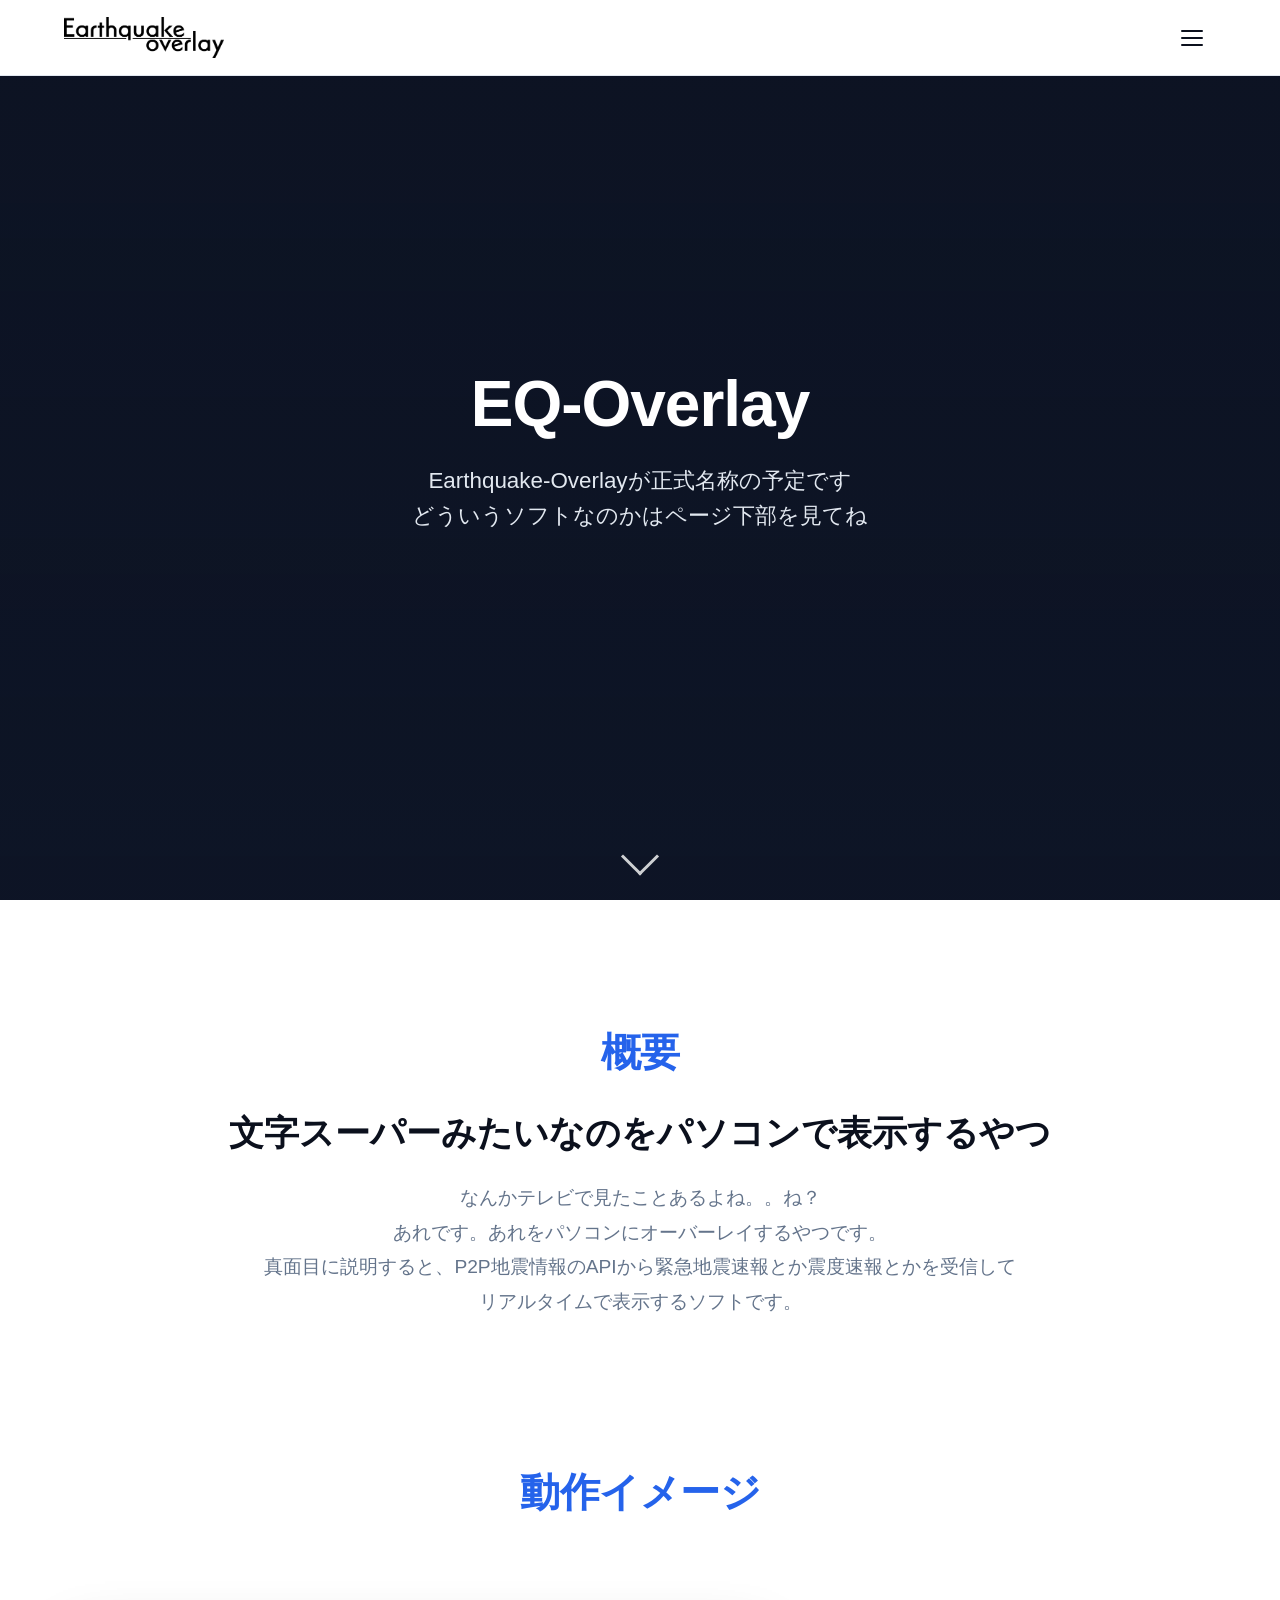
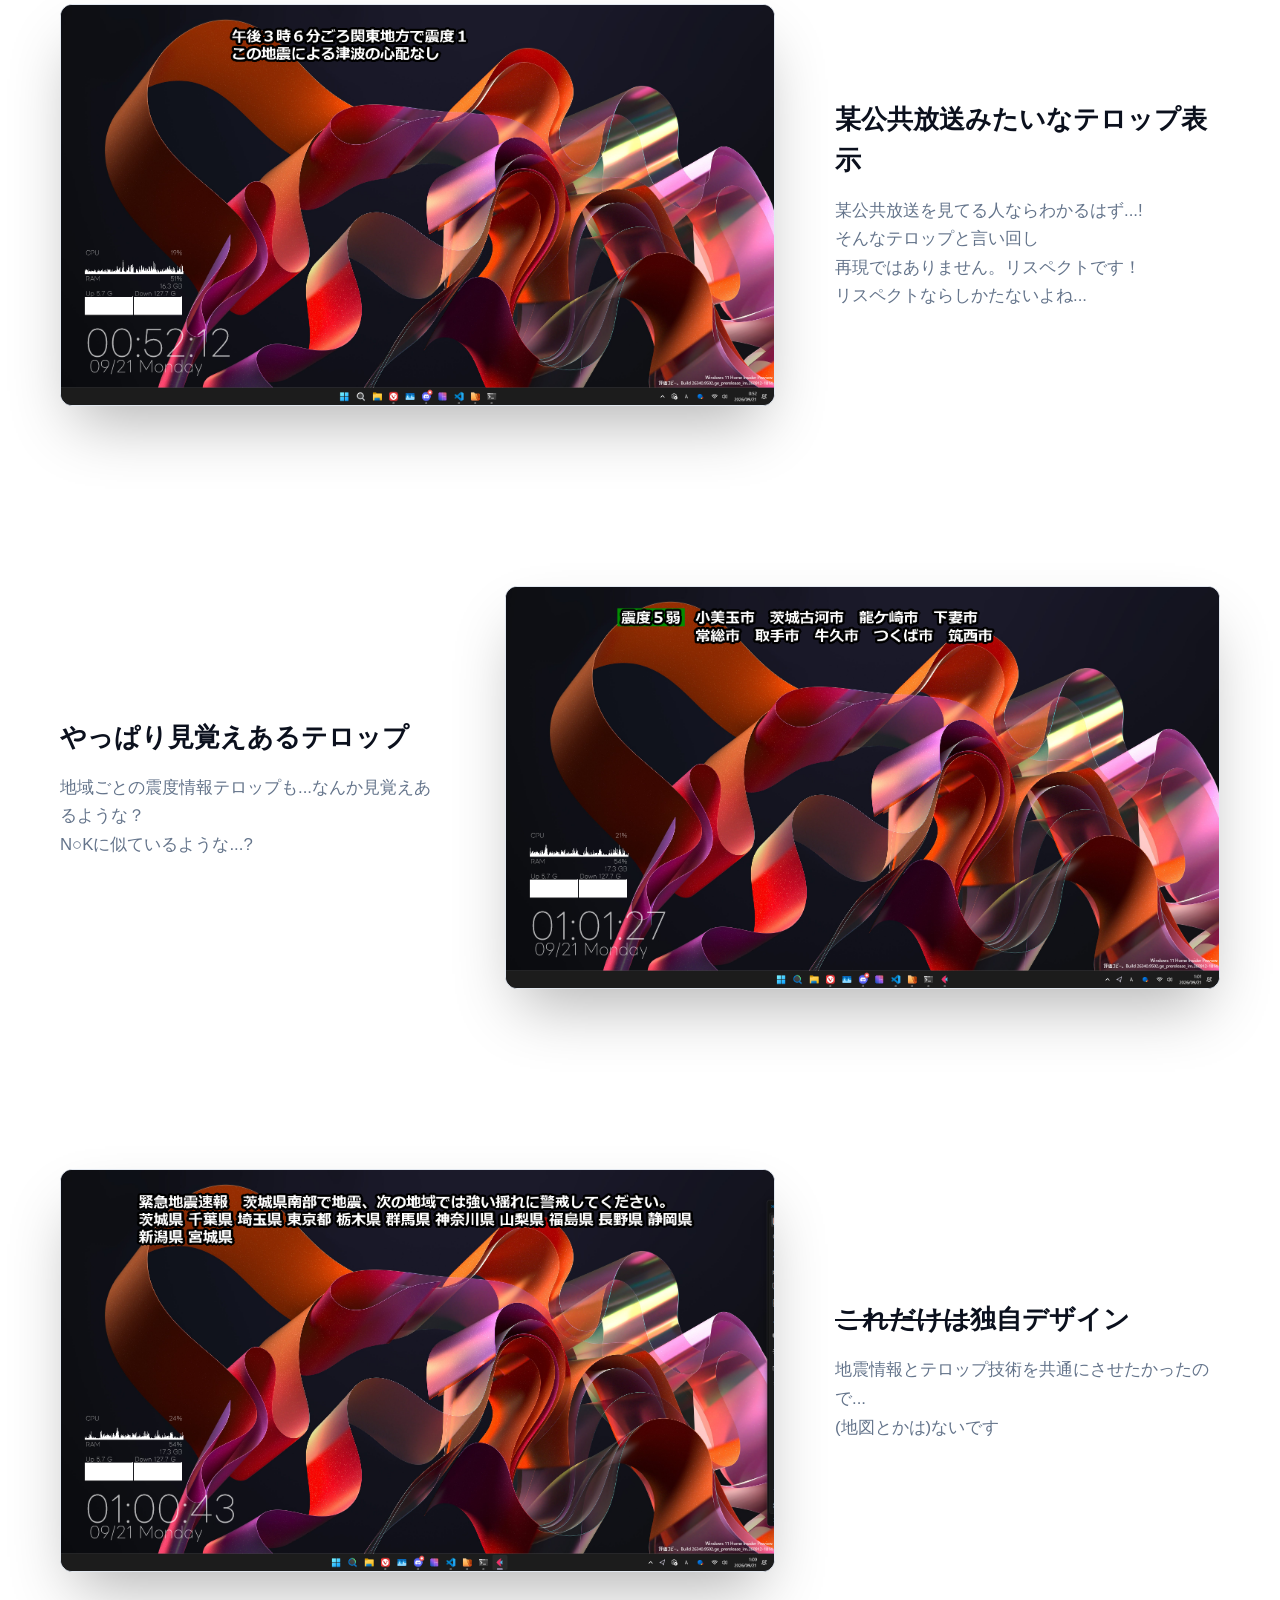
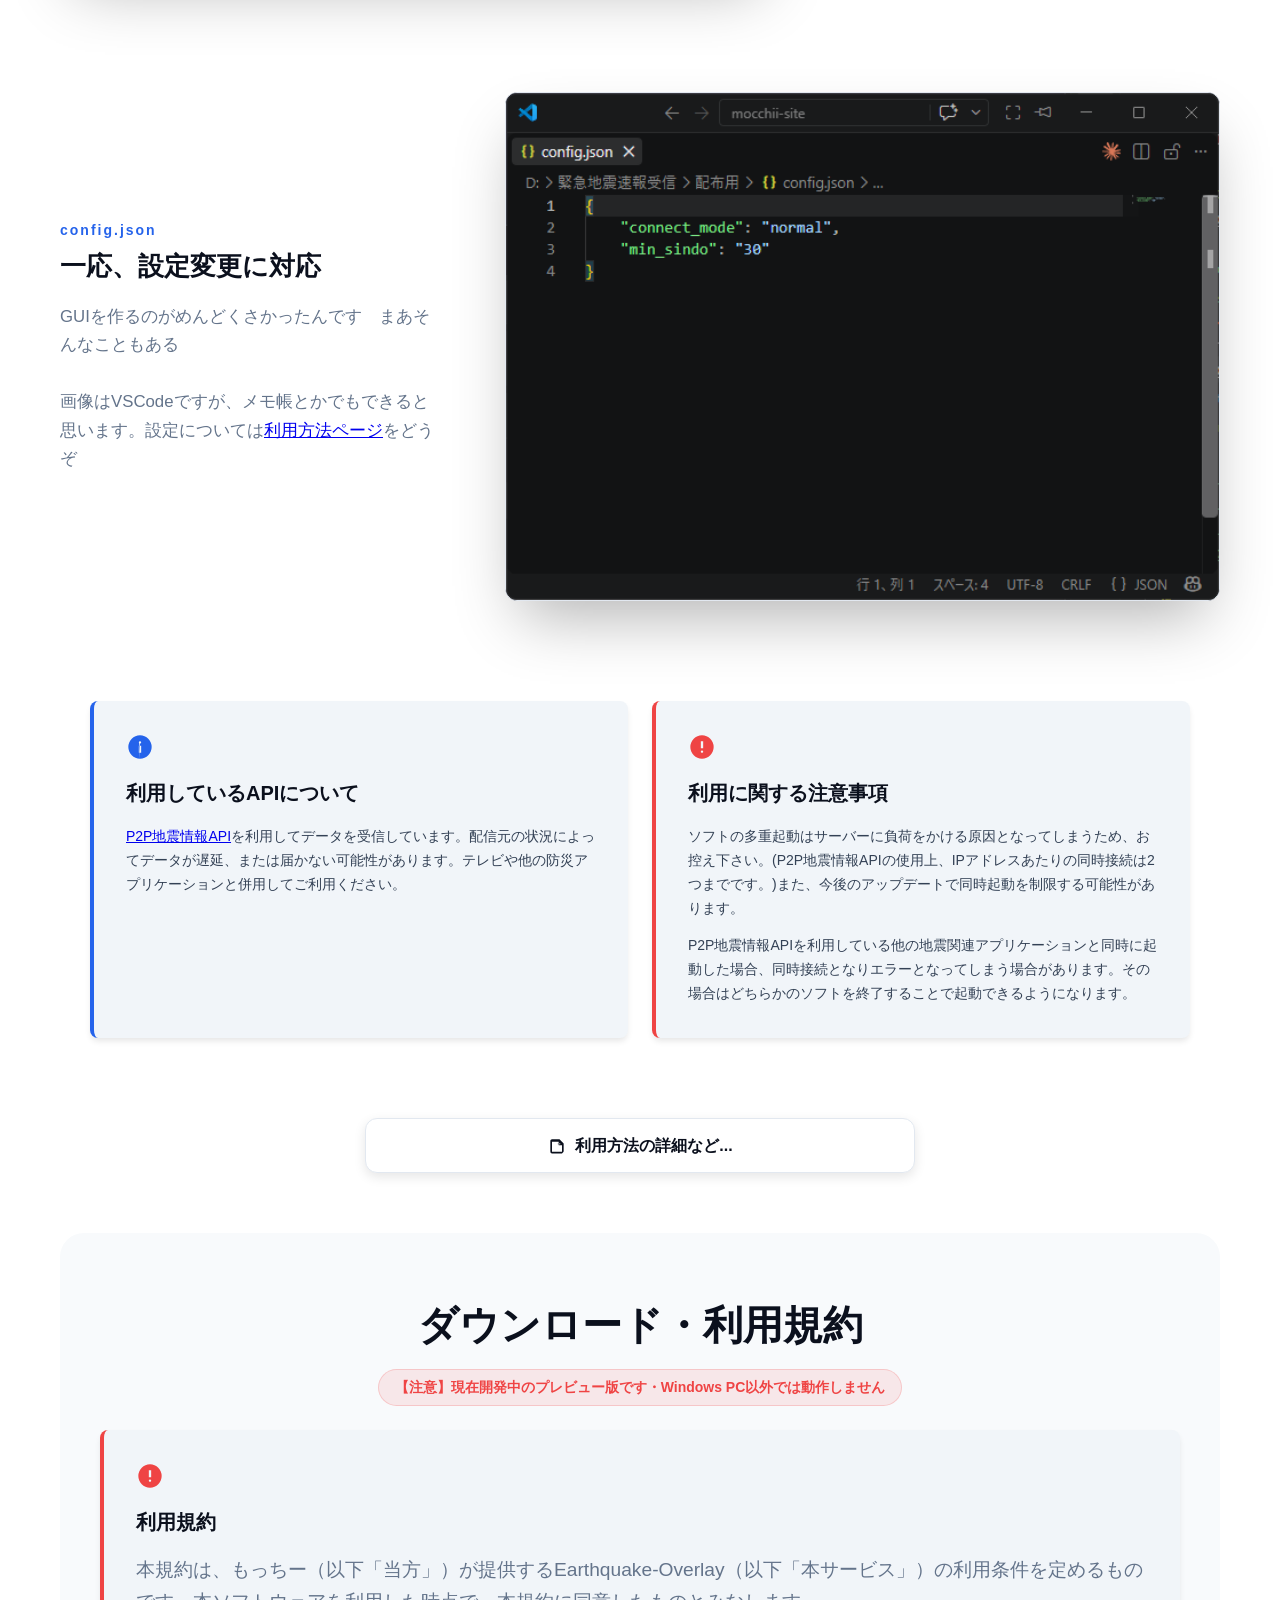
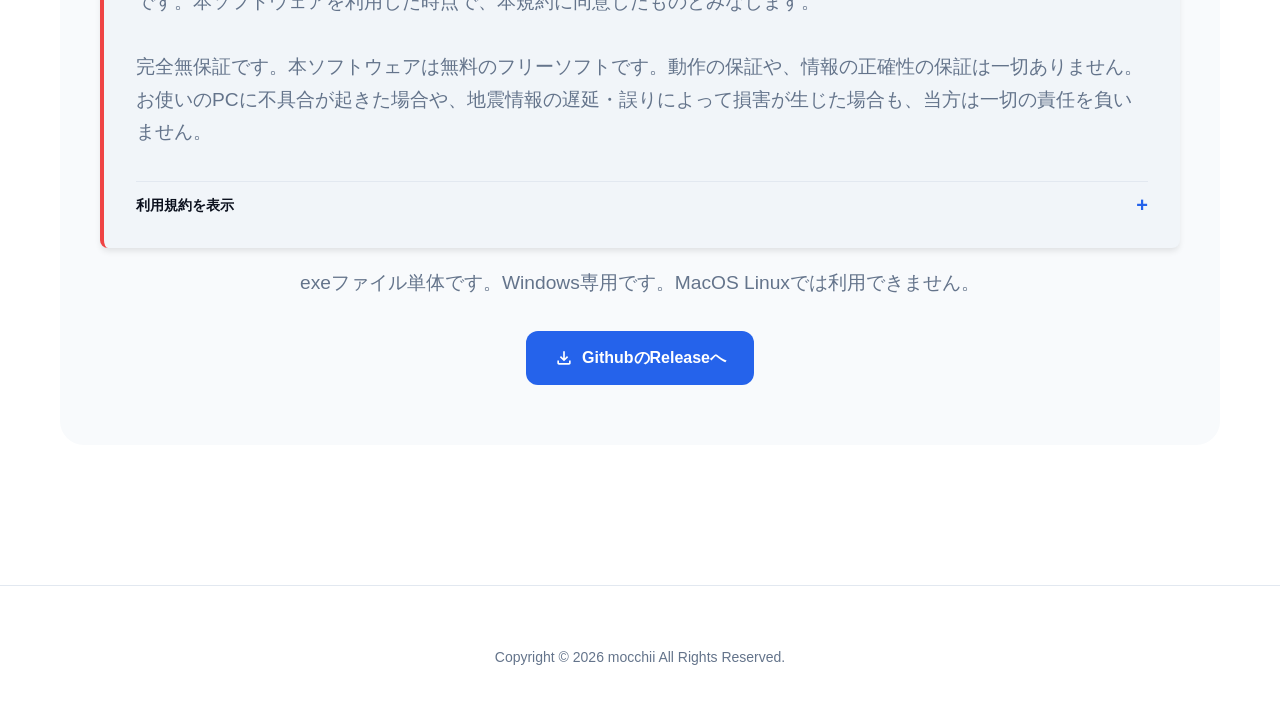
==== commit a70d7a43: "利用方法などの追加" ====
--- a/EarthquakeOverlay/index.html
+++ b/EarthquakeOverlay/index.html
@@ -10,17 +10,28 @@
 </head>
 <body>
 
-  <button type="button" class="theme-toggle" id="theme-toggle" aria-pressed="false">
-    <svg class="theme-toggle-icon" viewBox="0 0 24 24" aria-hidden="true">
-      <path fill="currentColor" d="M12 4V2m0 20v-2m8-8h2M2 12h2m13.66-5.66 1.42-1.42M4.92 19.08l1.42-1.42m0-11.32L4.92 4.92m14.16 14.16-1.42-1.42M12 17a5 5 0 1 0 0-10 5 5 0 0 0 0 10Z"/>
-    </svg>
-    <span class="theme-toggle-label">ダークモードに切り替え</span>
-  </button>
+  <header class="site-header" id="site-header">
+    <a class="site-brand" href="#top" aria-label="Earthquake-Overlay トップへ">
+      <img src="images/logo.webp" alt="Earthquake-Overlay">
+    </a>
+    <button type="button" class="menu-toggle" id="menu-toggle" aria-label="メニューを開く" aria-expanded="false" aria-controls="site-navigation">
+      <span class="menu-toggle-line"></span>
+      <span class="menu-toggle-line"></span>
+      <span class="menu-toggle-line"></span>
+    </button>
+    <nav class="site-navigation" id="site-navigation" aria-label="メインメニュー" aria-hidden="true">
+      <a href="#overview">概要</a>
+      <a href="#demo">動作イメージ</a>
+      <a href="#settings">設定</a>
+      <a href="#howto">利用方法</a>
+      <a href="#download">ダウンロード・利用規約</a>
+    </nav>
+  </header>
 
   <!-- ==========================================
      1. ヒーローセクション（ページ最上部：背景動画対応）
   ============================================= -->
-  <header class="hero-section">
+  <header class="hero-section" id="top">
     <!-- ★ 新設：ヒーロー背景動画（ビデオを最背面に配置） -->
     <video src="video/hero-bg.mp4" autoplay loop muted playsinline class="hero-video-bg"></video>
     
@@ -40,7 +51,7 @@
   <main class="main-container">
 
     <!-- アプリの概要解説セクション -->
-    <section class="app-overview scroll-anim-up">
+    <section class="app-overview scroll-anim-up" id="overview">
       <div class="overview-inner">
         <span class="overview-label">概要</span>
         <h2>文字スーパーみたいなのをパソコンで表示するやつ</h2>
@@ -51,7 +62,7 @@
     </section>
 
     <!-- 動作イメージ（左右交互にスクロール出現するデモ）エリア -->
-    <section class="app-demo-scroll-area">
+    <section class="app-demo-scroll-area" id="demo">
       <div class="demo-scroll-container">
         <h2 class="demo-label">動作イメージ</h2>
         
@@ -98,7 +109,7 @@
     </section>
 
     <!-- 設定アピールセクション（右画像 / 左テキスト） -->
-    <section class="app-setting-area">
+    <section class="app-setting-area" id="settings">
       <div class="demo-scroll-item reversed">
         <div class="demo-media-container demo-anim-right">
           <div class="demo-media-wrapper">
@@ -148,7 +159,7 @@
     </section>
 
     <!-- 利用方法ページへの誘導ボタンエリア -->
-    <section class="app-howto-guide-area scroll-anim-up">
+    <section class="app-howto-guide-area scroll-anim-up" id="howto">
       <div class="howto-guide-container">
         <a href="./HowTo/index.html" class="btn btn-secondary btn-large">
           <svg viewBox="0 -960 960 960" class="btn-svg-icon"><path fill="currentColor" d="M240-120q-33 0-56.5-23.5T160-240v-480q0-33 23.5-56.5T240-800h360l200 200v360q0 33-23.5 56.5T720-120H240Zm0-80h480v-320H560v-160H240v480Zm400-360v-40H520v40h120ZM240-200h480-480Z"/></svg>
@@ -160,11 +171,11 @@
     <!-- ==========================================
        3. ダウンロードエリア（最下部）
     ============================================= -->
-    <section class="cta-section scroll-anim-up">
+    <section class="cta-section scroll-anim-up" id="download">
       <h2>ダウンロード・利用規約</h2>
       
       <!-- 開発中の注意書きバッジ -->
-      <div class="dev-warning-badge">【注意】現在開発中のプレビュー版です</div>
+      <div class="dev-warning-badge" id="dev-warning-badge">【注意】現在開発中のプレビュー版です</div>
       <div class="info-split-card accent-border-danger" style="margin-bottom: 20px;">
           <div class="info-card-icon text-danger-color">
             <svg viewBox="0 -960 960 960" class="app-svg-icon"><path fill="currentColor" d="M480-280q17 0 28.5-11.5T520-320q0-17-11.5-28.5T480-360q-17 0-28.5 11.5T440-320q0 17 11.5 28.5T480-280Zm-40-160h80v-240h-80v240Zm40 360q-83 0-156-31.5T197-197q-54-54-85.5-127T80-480q0-83 31.5-156T197-763q54-54 127-85.5T480-880q83 0 156 31.5T763-763q54 54 85.5 127T880-480q0 83-31.5 156T763-197q-54 54-127 85.5T480-80Z"/></svg>
@@ -176,9 +187,55 @@
               完全無保証です。本ソフトウェアは無料のフリーソフトです。動作の保証や、情報の正確性の保証は一切ありません。　お使いのPCに不具合が起きた場合や、地震情報の遅延・誤りによって損害が生じた場合も、当方は一切の責任を負いません。
           </p>
           <details class="software-readme-disclosure">
-            <summary>ソフトウェア情報を表示</summary>
-            <div id="software-readme" class="software-readme" aria-live="polite">
-              <p class="software-readme-status">READMEを読み込んでいます...</p>
+            <summary>利用規約を表示</summary>
+            <div class="software-readme">
+              <h3>Earthquake-Overlay 利用規約</h3>
+              <p>この利用規約（以下「本規約」）は、もっちー（以下「当方」）が提供するEarthquake-Overlay（以下「本ソフトウェア」）の利用条件を定めるものです。<strong>本ソフトウェアをダウンロード、または実行した時点で、本規約に同意したものとみなします。</strong></p>
+
+              <h4>第1条（定義）</h4>
+              <p>本規約において使用する用語の定義は、次の通りとします。</p>
+              <ul>
+                <li>「ユーザー」とは、本ソフトウェアをダウンロード、解凍、または実行したすべての個人または法人をいいます。</li>
+                <li>「地震情報」とは、本ソフトウェアを通じて配信・表示される、地震に関する一切のデータおよび情報をいいます。</li>
+              </ul>
+
+              <h4>第2条（外部APIの利用と免責・アップデート）</h4>
+              <ol>
+                <li>本ソフトウェアは、地震情報の取得にあたり<strong>「P2P地震情報 API」</strong>を利用しています。そのため、本ソフトウェア内の地震情報の速報性・正確性・継続性は、同APIおよび配信元に依存します。</li>
+                <li>本ソフトウェアは現状のまま無料で提供されるものであり、当方はバグの修正や動作の完全性を保証しません。</li>
+                <li>本ソフトウェアの利用、または仕様変更や配信障害などにより利用できなかったことによって生じたPCの不具合、データの損失、その他一切の損害（情報の遅延による避難の遅れ等を含む）について、当方およびP2P地震情報API提供者は責任を負いません。実際の防災行動は公的機関の発表に従ってください。</li>
+                <li>ユーザーが本ソフトウェアのアップデート（バージョン確認機能を含む）を回避し、旧バージョンを継続して利用した場合、<strong>当方は一切のサポートを行わず、情報の配信停止を含めた利用制限措置を予告なく講じることができる</strong>ものとします。それにより生じた損害についても一切の責任を負いません。</li>
+                <li><strong>バージョン確認機能が搭載される前の過去のバージョンを利用する行為は、前項の「バージョン確認機能の回避」とみなして同様に扱い、一切のサポート対象外とします。</strong></li>
+              </ol>
+
+              <h4>第3条（利用の制限と事前許可）</h4>
+              <p>ユーザーは、以下の方法で本ソフトウェアまたはそこから得られる地震情報等を利用する場合、<strong>事前に当方の明示的な許可を得なければならない</strong>ものとします。</p>
+              <ul>
+                <li>法人（会社、各種団体、個人事業主を含む）による業務での利用</li>
+                <li>YouTube、ニコニコ動画、ツイキャス等の動画配信・生放送プラットフォームでの利用（個人・法人を問わず、画面の映り込みや音声の利用を含む）</li>
+              </ul>
+
+              <h4>第4条（禁止事項およびお願い）</h4>
+              <ol>
+                <li>ユーザーは、以下の行為を行ってはなりません。
+                  <ul>
+                    <li>本ソフトウェアの改造、解析（リバースエンジニアリング、<strong>バージョン確認機能の無効化・回避</strong>等）</li>
+                    <li>本ソフトウェア、または取得した地震データの無断での有償販売・転売</li>
+                    <li>当方の許可なく、第3条に定める方法で本ソフトウェアを利用する行為</li>
+                    <li>当方、または<strong>P2P地震情報APIのサーバーに過度な負荷をかける行為</strong></li>
+                  </ul>
+                </li>
+                <li><strong>【お願い：多重起動について】</strong> 本ソフトウェアの多重起動（同一PCや環境内での同時複数実行）は、P2P地震情報APIのサーバーへ意図しない負荷をかける原因となります。サーバー保護のため、<strong>ユーザーの皆様におかれましては多重起動をお控えいただきますようお願いいたします。</strong></li>
+                <li><strong>【お願い：エラー時の対応について】</strong> 本ソフトウェアは個人が開発・運営する無料のフリーソフトです。万が一エラーや不具合が発生した場合は、<strong>問い合わせを行う前に、まずは利用方法ページやインターネット等でご自身で原因をお調べいただきますようお願いいたします。</strong></li>
+              </ol>
+
+              <h4>第5条（その他）</h4>
+              <ol>
+                <li>詳しい利用方法、事前許可の申請窓口、最新の案内については、当方の「利用方法ページ（<a href="./HowTo/index.html">利用方法ページ</a>）」をご確認ください。</li>
+                <li>本規約の解釈にあたっては、日本法を準拠法とします。</li>
+              </ol>
+
+              <p>[ 2026年10月1日 制定 ]</p>
             </div>
           </details>
       </div>
--- a/EarthquakeOverlay/style.css
+++ b/EarthquakeOverlay/style.css
@@ -1,35 +1,12 @@
 /* ==========================================
-  デザインシステム（手動テーマ切替対応）
+  デザインシステム
 ============================================= */
 :root {
-  /* ライトモード・ダークモード共通のカラー */
   --primary: #2563eb;
   --primary-hover: #1d4ed8;
   --danger: #ef4444;
   --content-width: 1200px;
   --radius: 12px;
-
-  /* 保存済みのテーマがない場合はOSの設定に応じて色が切り替わります */
-  --bg-body: light-dark(#ffffff, #0b101d);       /* サイト全体の背景色 */
-  --bg-card: light-dark(#f1f5f9, #1e293b);       /* 注意書きカードの背景色 */
-  --bg-cta: light-dark(#f8fafc, #1e293b);        /* DLエリアの背景色 */
-  --bg-badge: light-dark(#f8fafc, rgba(255,255,255,0.1));
-  
-  --text-main: light-dark(#334155, #f1f5f9);     /* 主な文字色 */
-  --text-muted: light-dark(#64748b, #94a3b8);    /* 補足用の薄い文字色 */
-  --text-dark: light-dark(#0b101d, #ffffff);     /* 見出しなどの強い文字色 */
-  --border-color: light-dark(#e2e8f0, #334155);  /* 枠線の色 */
-  
-  /* 規約スクロールボックス専用 */
-  --bg-terms: light-dark(#ffffff, #0b101d);
-}
-
-/* ブラウザに対してライト/ダーク両方に対応していることを通知 */
-:root {
-  color-scheme: light dark;
-}
-
-:root[data-theme="light"] {
   color-scheme: light;
   --bg-body: #ffffff;
   --bg-card: #f1f5f9;
@@ -42,19 +19,6 @@
   --bg-terms: #ffffff;
 }
 
-:root[data-theme="dark"] {
-  color-scheme: dark;
-  --bg-body: #0b101d;
-  --bg-card: #1e293b;
-  --bg-cta: #1e293b;
-  --bg-badge: rgba(255, 255, 255, 0.1);
-  --text-main: #f1f5f9;
-  --text-muted: #94a3b8;
-  --text-dark: #ffffff;
-  --border-color: #334155;
-  --bg-terms: #0b101d;
-}
-
 /* リセット＆ベース設定 */
 * { box-sizing: border-box; margin: 0; padding: 0; }
 body {
@@ -65,33 +29,77 @@
   overflow-x: hidden;
 }
 
-.theme-toggle {
+.site-header {
   position: fixed;
-  top: 20px;
-  right: 20px;
-  z-index: 10;
-  display: inline-flex;
+  inset: 0 0 auto;
+  z-index: 100;
+  display: flex;
   align-items: center;
-  gap: 0;
-  width: 46px;
-  min-height: 46px;
+  justify-content: space-between;
+  height: 76px;
+  padding: 0 clamp(20px, 5vw, 64px);
+  background: var(--bg-body);
+  border-bottom: 1px solid var(--border-color);
+}
+.site-brand { display: inline-flex; align-items: center; min-width: 0; }
+.site-brand img { display: block; width: 160px; height: 48px; object-fit: contain; }
+.menu-toggle {
+  display: grid;
+  place-content: center;
+  gap: 5px;
+  width: 48px;
+  height: 48px;
   padding: 10px;
-  border: 1px solid rgba(255, 255, 255, 0.35);
-  border-radius: 999px;
-  background: rgba(15, 23, 42, 0.72);
-  color: #ffffff;
-  font: inherit;
-  font-size: 14px;
+  border: 0;
+  border-radius: 0;
+  background: transparent;
+  color: var(--text-dark);
   cursor: pointer;
-  backdrop-filter: blur(8px);
-  overflow: hidden;
-  transition: width 0.2s ease, gap 0.2s ease, background-color 0.2s ease, transform 0.2s ease;
-}
-.theme-toggle-icon { flex: 0 0 24px; width: 24px; height: 24px; }
-.theme-toggle-label { max-width: 0; overflow: hidden; opacity: 0; white-space: nowrap; transition: max-width 0.2s ease, opacity 0.2s ease; }
-.theme-toggle:hover, .theme-toggle:focus-visible { width: 190px; gap: 8px; background: rgba(15, 23, 42, 0.9); transform: translateY(-1px); }
-.theme-toggle:hover .theme-toggle-label, .theme-toggle:focus-visible .theme-toggle-label { max-width: 150px; opacity: 1; }
-.theme-toggle:focus-visible { outline: 3px solid #93c5fd; outline-offset: 3px; }
+}
+.menu-toggle-line {
+  display: block;
+  width: 22px;
+  height: 2px;
+  border-radius: 2px;
+  background: currentColor;
+  transition: transform 0.22s ease, opacity 0.18s ease;
+}
+.site-header.is-open .menu-toggle-line:first-child { transform: translateY(7px) rotate(45deg); }
+.site-header.is-open .menu-toggle-line:nth-child(2) { opacity: 0; }
+.site-header.is-open .menu-toggle-line:last-child { transform: translateY(-7px) rotate(-45deg); }
+.menu-toggle:focus-visible, .site-navigation a:focus-visible { outline: 3px solid #93c5fd; outline-offset: 3px; }
+.site-navigation {
+  position: absolute;
+  top: calc(100% + 10px);
+  right: clamp(20px, 5vw, 64px);
+  display: flex;
+  flex-direction: column;
+  width: min(340px, calc(100vw - 40px));
+  padding: 12px 18px;
+  border: 1px solid var(--border-color);
+  border-radius: 8px;
+  background: var(--bg-card);
+  box-shadow: 0 16px 40px rgba(15, 23, 42, 0.2);
+  opacity: 0;
+  visibility: hidden;
+  transform: translateY(-8px);
+  transition: opacity 0.18s ease, transform 0.18s ease, visibility 0.18s;
+}
+.site-header.is-open .site-navigation { opacity: 1; visibility: visible; transform: translateY(0); }
+.site-navigation a {
+  padding: 12px 4px;
+  border-bottom: 1px solid var(--border-color);
+  color: var(--text-dark);
+  font-size: 15px;
+  font-weight: 600;
+  text-decoration: none;
+}
+.site-navigation a:hover { color: var(--primary); }
+.site-header ~ .hero-section [id], .main-container [id] { scroll-margin-top: 96px; }
+
+@media (prefers-reduced-motion: reduce) {
+  .menu-toggle-line, .site-navigation { transition: none; }
+}
 
 /* 埋め込みSVGアイコンのサイズ共通調整 */
 .app-svg-icon { width: 28px; height: 28px; display: block; }
@@ -281,8 +289,11 @@
 .software-readme a { color: var(--primary); text-decoration-thickness: 1px; text-underline-offset: 3px; }
 .software-readme code { background: var(--bg-body); border: 1px solid var(--border-color); border-radius: 4px; padding: 1px 5px; font-size: 0.9em; overflow-wrap: anywhere; }
 .software-readme-status { color: var(--text-muted) !important; font-size: 13px !important; margin-bottom: 0 !important; }
+<<<<<<< HEAD
 .software-readme-retry { padding: 0; border: 0; background: none; color: var(--primary); font: inherit; font-size: 13px; text-decoration: underline; text-underline-offset: 3px; cursor: pointer; }
 .software-readme-retry:focus-visible { outline: 2px solid var(--primary); outline-offset: 3px; border-radius: 2px; }
+=======
+>>>>>>> e660fca0f3c148e0f7ff339989b20cc95e4ae867
 @media (prefers-reduced-motion: reduce) {
   .software-readme-disclosure::details-content { transition: none; }
 }
--- a/EarthquakeOverlay/mobile.css
+++ b/EarthquakeOverlay/mobile.css
@@ -1,4 +1,11 @@
 @media (max-width: 600px) {
+  .site-header { height: 64px; padding: 0 14px; }
+  .site-brand img { width: 136px; height: 42px; }
+  .site-navigation {
+    top: calc(100% + 8px);
+    right: 12px;
+    width: min(340px, calc(100vw - 24px));
+  }
   .hero-section {
     height: auto;
     min-height: 100vh;
@@ -7,10 +14,6 @@
   }
   .hero-title { font-size: 2.5rem; }
   .hero-lead { font-size: 1rem; }
-  .theme-toggle {
-    top: max(12px, env(safe-area-inset-top));
-    right: max(12px, env(safe-area-inset-right));
-  }
   .main-container { padding: 0 16px 64px; }
   .demo-anim-left, .demo-anim-right, .scroll-anim-up { animation: none; }
   .app-overview { padding: 72px 0 56px; }
@@ -57,7 +60,5 @@
 }
 
 @media (max-width: 600px) and (hover: none) {
-  .theme-toggle:hover { width: 46px; gap: 0; transform: none; }
-  .theme-toggle:hover .theme-toggle-label { max-width: 0; opacity: 0; }
   .btn-primary:hover, .btn-secondary:hover { transform: none; }
 }
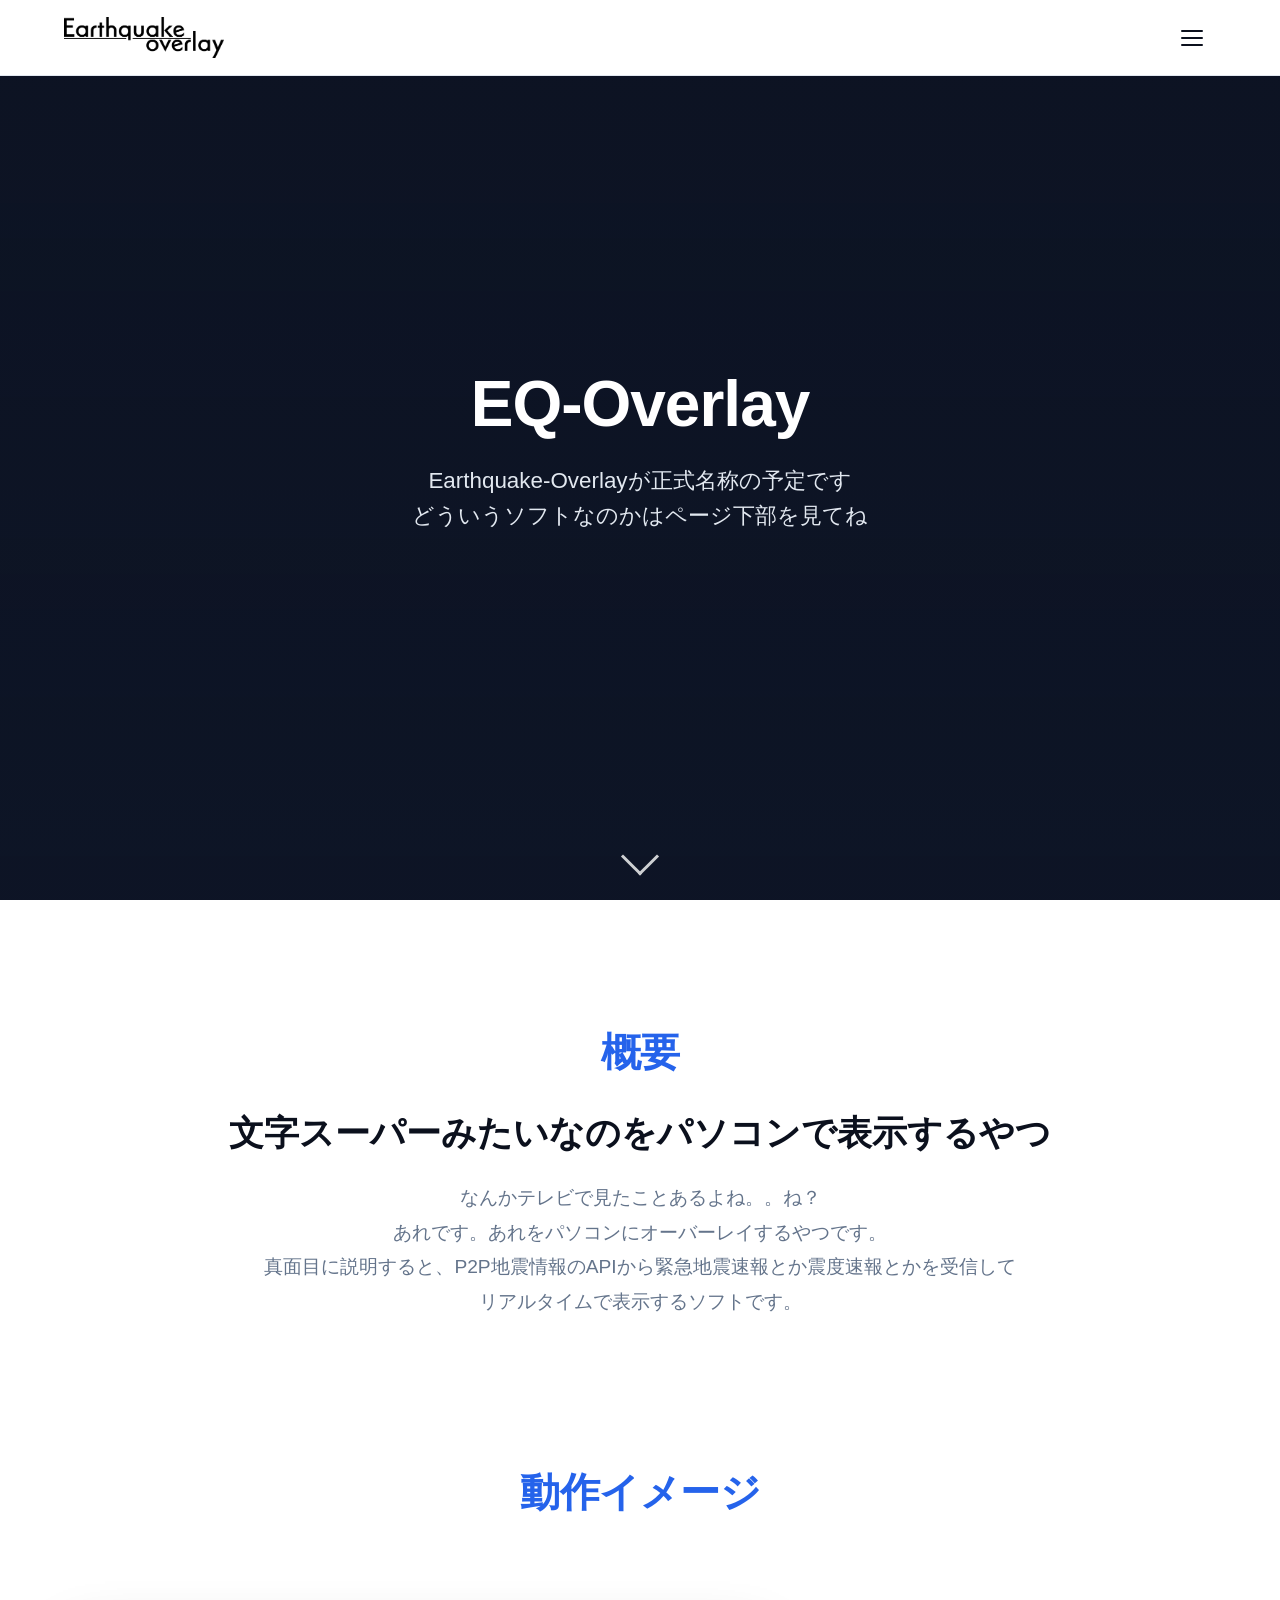
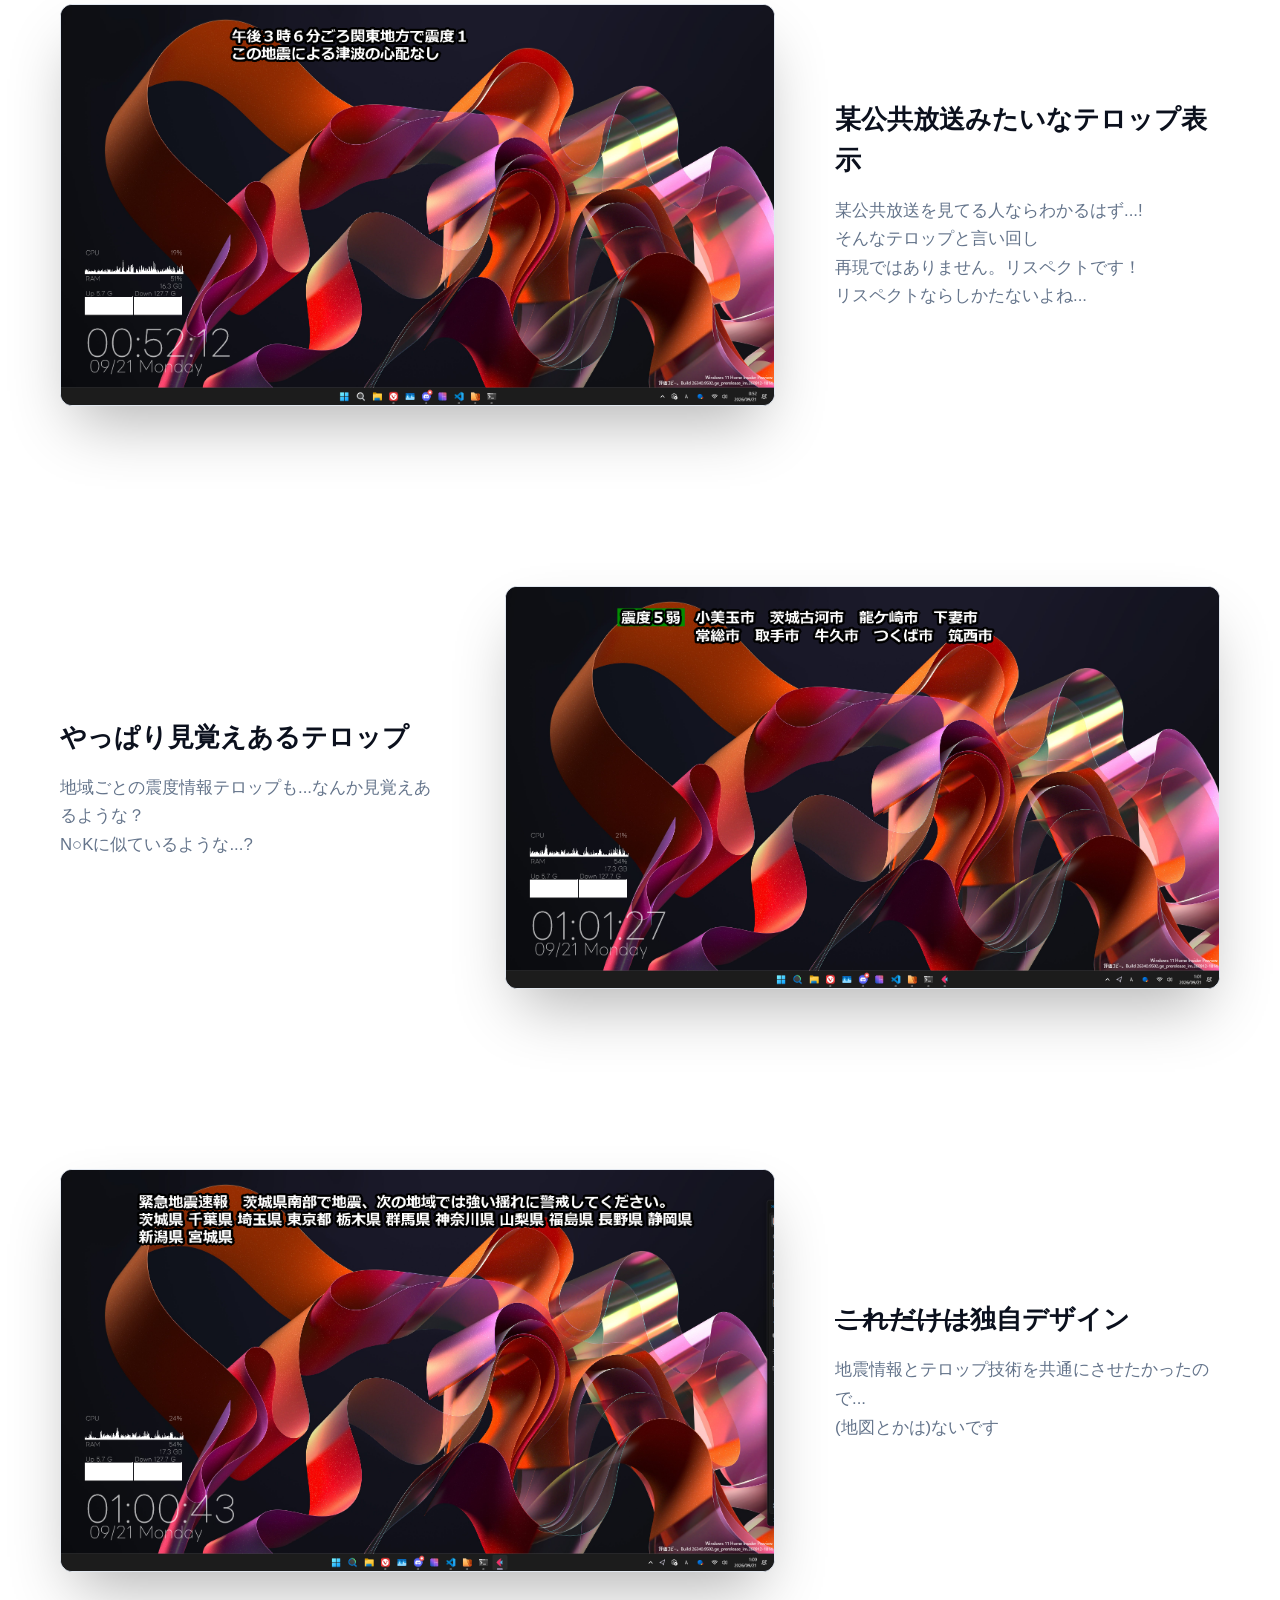
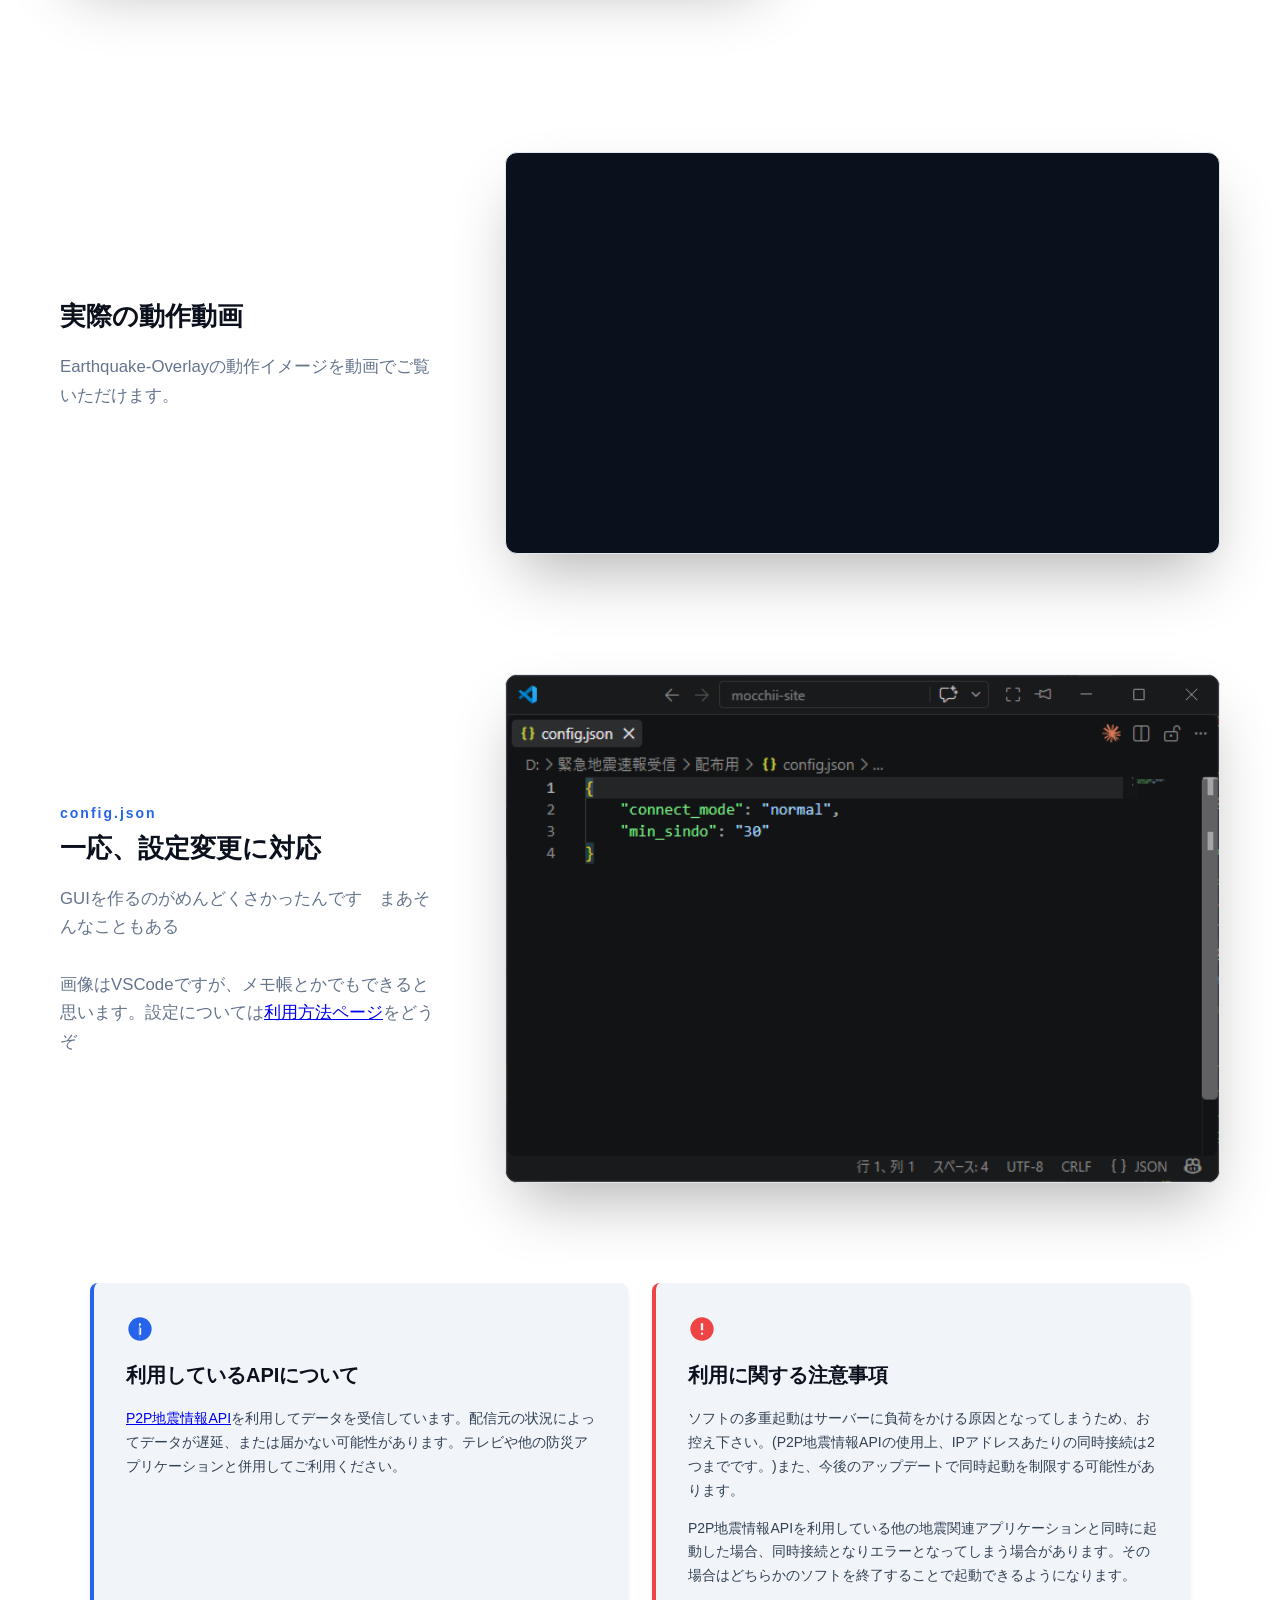
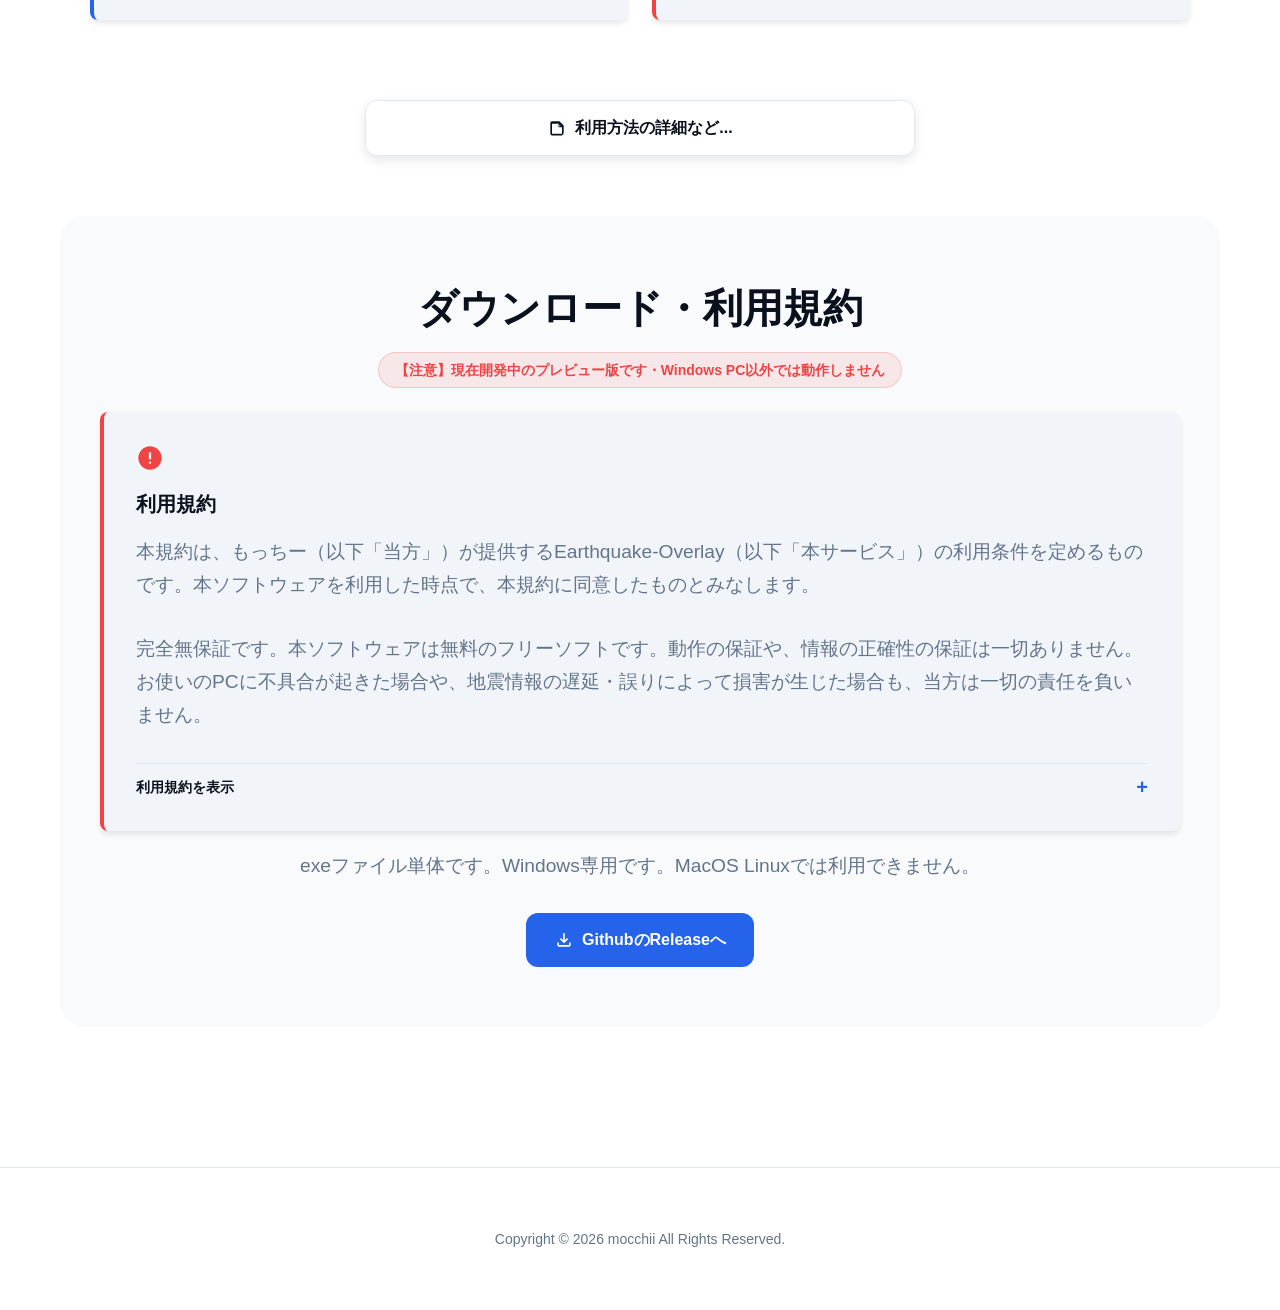
==== commit be629db7: "youtube埋め込み追加" ====
--- a/EarthquakeOverlay/index.html
+++ b/EarthquakeOverlay/index.html
@@ -9,6 +9,10 @@
   <link rel="stylesheet" href="mobile.css">
 </head>
 <body>
+
+  <div class="opening-video-overlay" id="opening-video-overlay" aria-hidden="true">
+    <video muted playsinline preload="auto" aria-hidden="true"></video>
+  </div>
 
   <header class="site-header" id="site-header">
     <a class="site-brand" href="#top" aria-label="Earthquake-Overlay トップへ">
@@ -105,6 +109,30 @@
           </div>
         </div>
 
+        <!-- 動作紹介動画 -->
+        <div class="demo-scroll-item reversed">
+          <div class="demo-media-container demo-anim-right">
+            <div class="demo-media-wrapper demo-video-wrapper">
+              <iframe
+                width="560"
+                height="315"
+                src="https://www.youtube.com/embed/VcDjkODaHjk?si=iXClCASuGgeIYBQw"
+                title="YouTube video player"
+                class="demo-video"
+                frameborder="0"
+                loading="lazy"
+                allow="accelerometer; autoplay; clipboard-write; encrypted-media; gyroscope; picture-in-picture; web-share"
+                referrerpolicy="strict-origin-when-cross-origin"
+                allowfullscreen>
+              </iframe>
+            </div>
+          </div>
+          <div class="demo-text-container demo-anim-left">
+            <h3>実際の動作動画</h3>
+            <p>Earthquake-Overlayの動作イメージを動画でご覧いただけます。</p>
+          </div>
+        </div>
+
       </div>
     </section>
 
--- a/EarthquakeOverlay/style.css
+++ b/EarthquakeOverlay/style.css
@@ -28,6 +28,27 @@
   line-height: 1.6;
   overflow-x: hidden;
 }
+body.is-opening-video { overflow: hidden; }
+
+.opening-video-overlay {
+  position: fixed;
+  inset: 0;
+  z-index: 3000;
+  display: none;
+  align-items: center;
+  justify-content: center;
+  overflow: hidden;
+  background: #000;
+  opacity: 0;
+  pointer-events: none;
+  transition: opacity 0.35s ease;
+}
+.opening-video-overlay.is-visible { display: flex; opacity: 1; pointer-events: auto; }
+.opening-video-overlay video { width: 100%; height: 100%; object-fit: cover; }
+@media (min-width: 768px) and (min-aspect-ratio: 3/2) and (max-aspect-ratio: 2/1) {
+  .opening-video-overlay { display: flex; }
+}
+.opening-video-overlay:not(.is-visible) { visibility: hidden; }
 
 .site-header {
   position: fixed;
@@ -104,6 +125,7 @@
 /* 埋め込みSVGアイコンのサイズ共通調整 */
 .app-svg-icon { width: 28px; height: 28px; display: block; }
 .btn-svg-icon { width: 20px; height: 20px; display: inline-block; }
+.btn-material-icon { width: 20px; height: 20px; display: inline-block; font-size: 20px; line-height: 1; font-variation-settings: 'FILL' 0, 'wght' 400, 'GRAD' 0, 'opsz' 20; }
 .modal-svg-icon { width: 56px; height: 56px; display: block; margin: 0 auto; }
 
 /* ==========================================
@@ -247,6 +269,8 @@
   box-shadow: 0 30px 60px -15px rgba(0, 0, 0, 0.3); 
   border: 1px solid var(--border-color); 
 }
+.demo-video-wrapper { aspect-ratio: 16 / 9; }
+.demo-video { width: 100%; height: 100%; display: block; border: 0; }
 .js-zoomable-img { width: 100%; max-width: 760px; height: auto; display: block; object-fit: contain; cursor: zoom-in; transition: opacity 0.2s ease; }
 .js-zoomable-img:hover { opacity: 0.9; }
 .demo-caption { margin-top: 20px; font-size: 15px; color: var(--text-muted); }
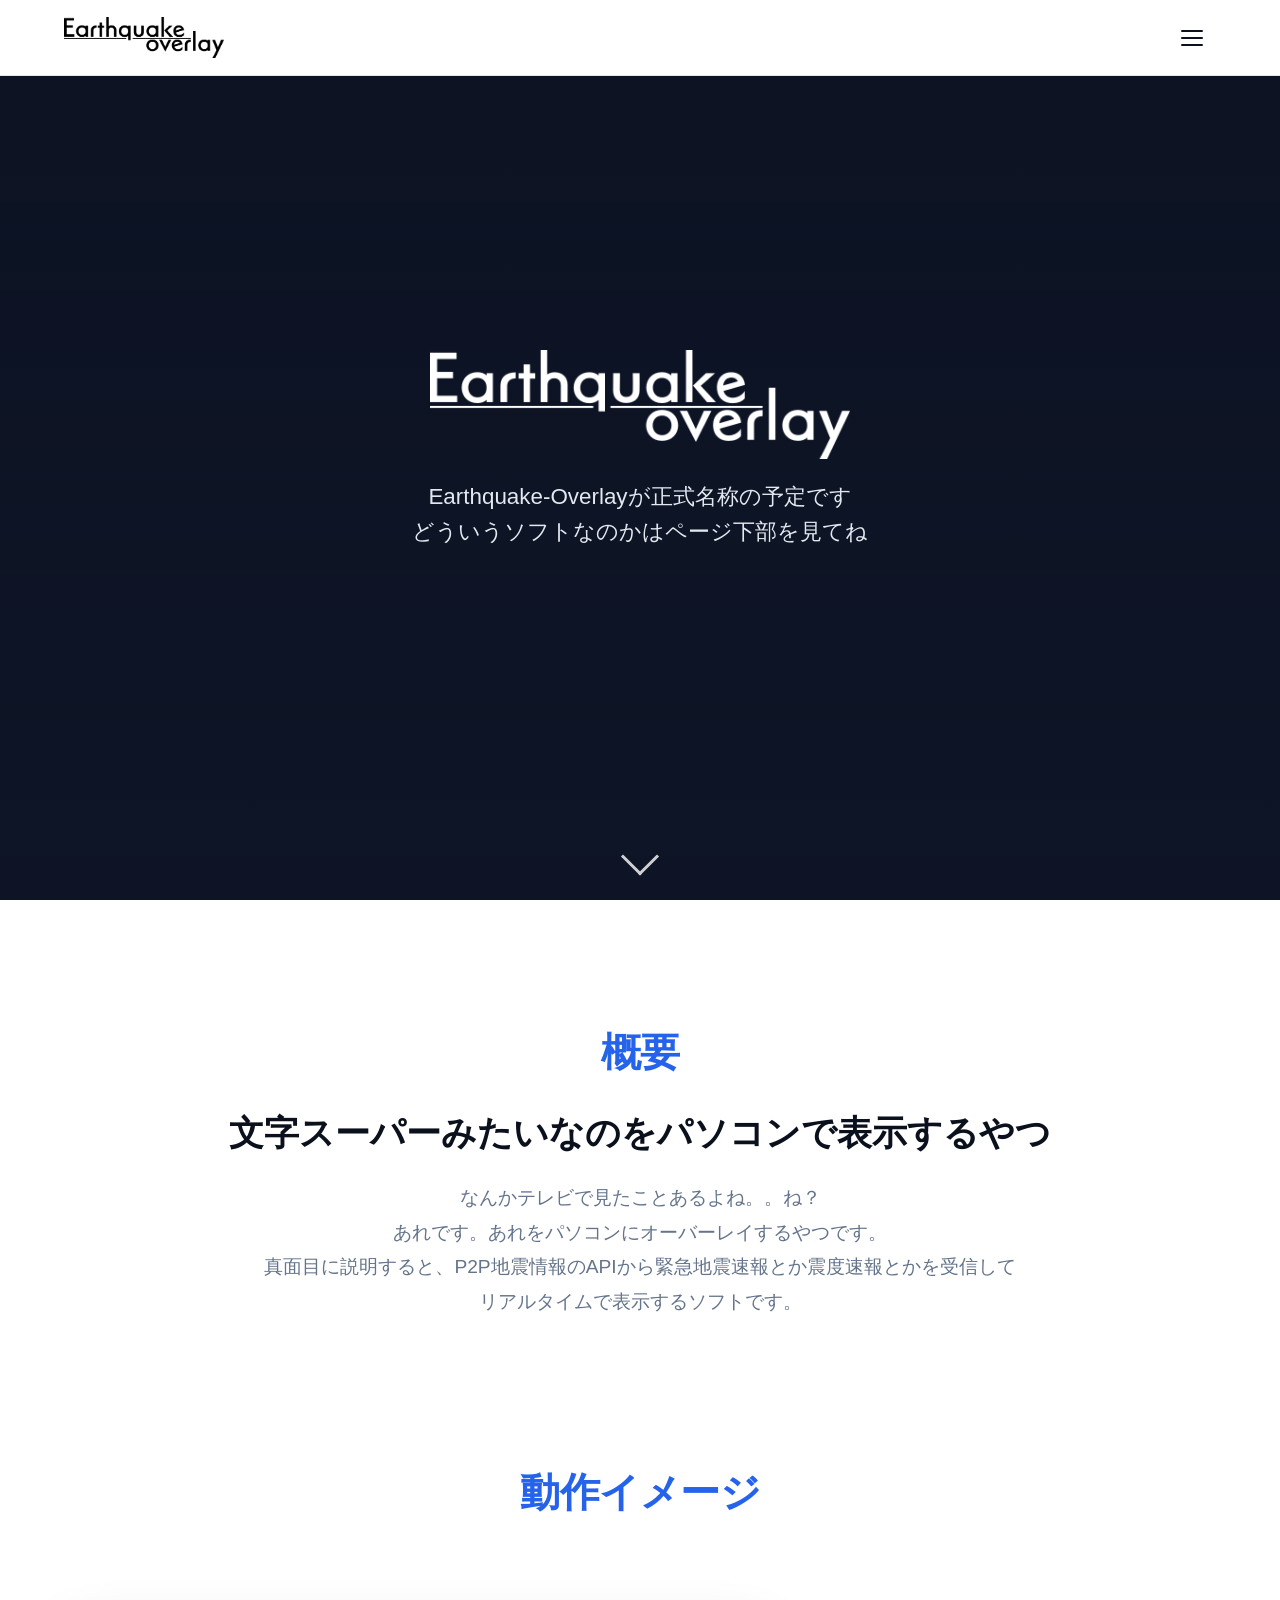
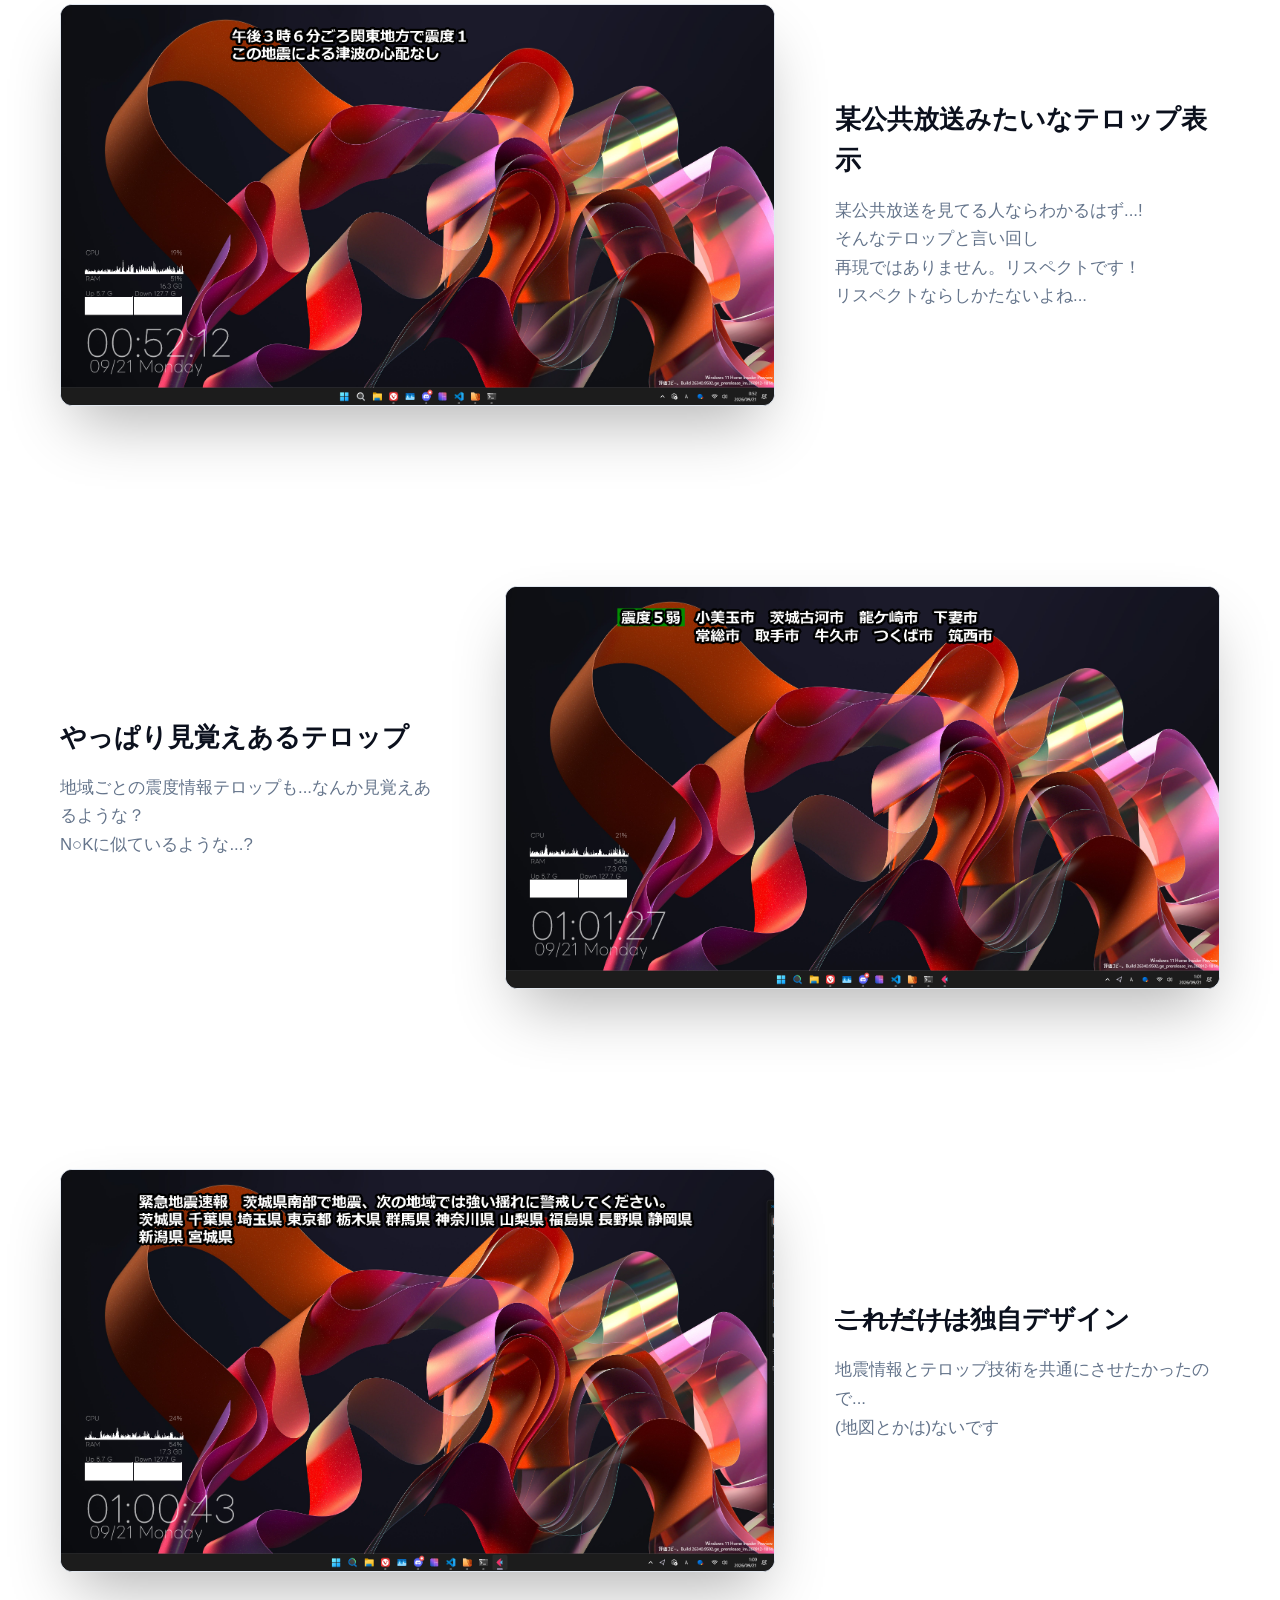
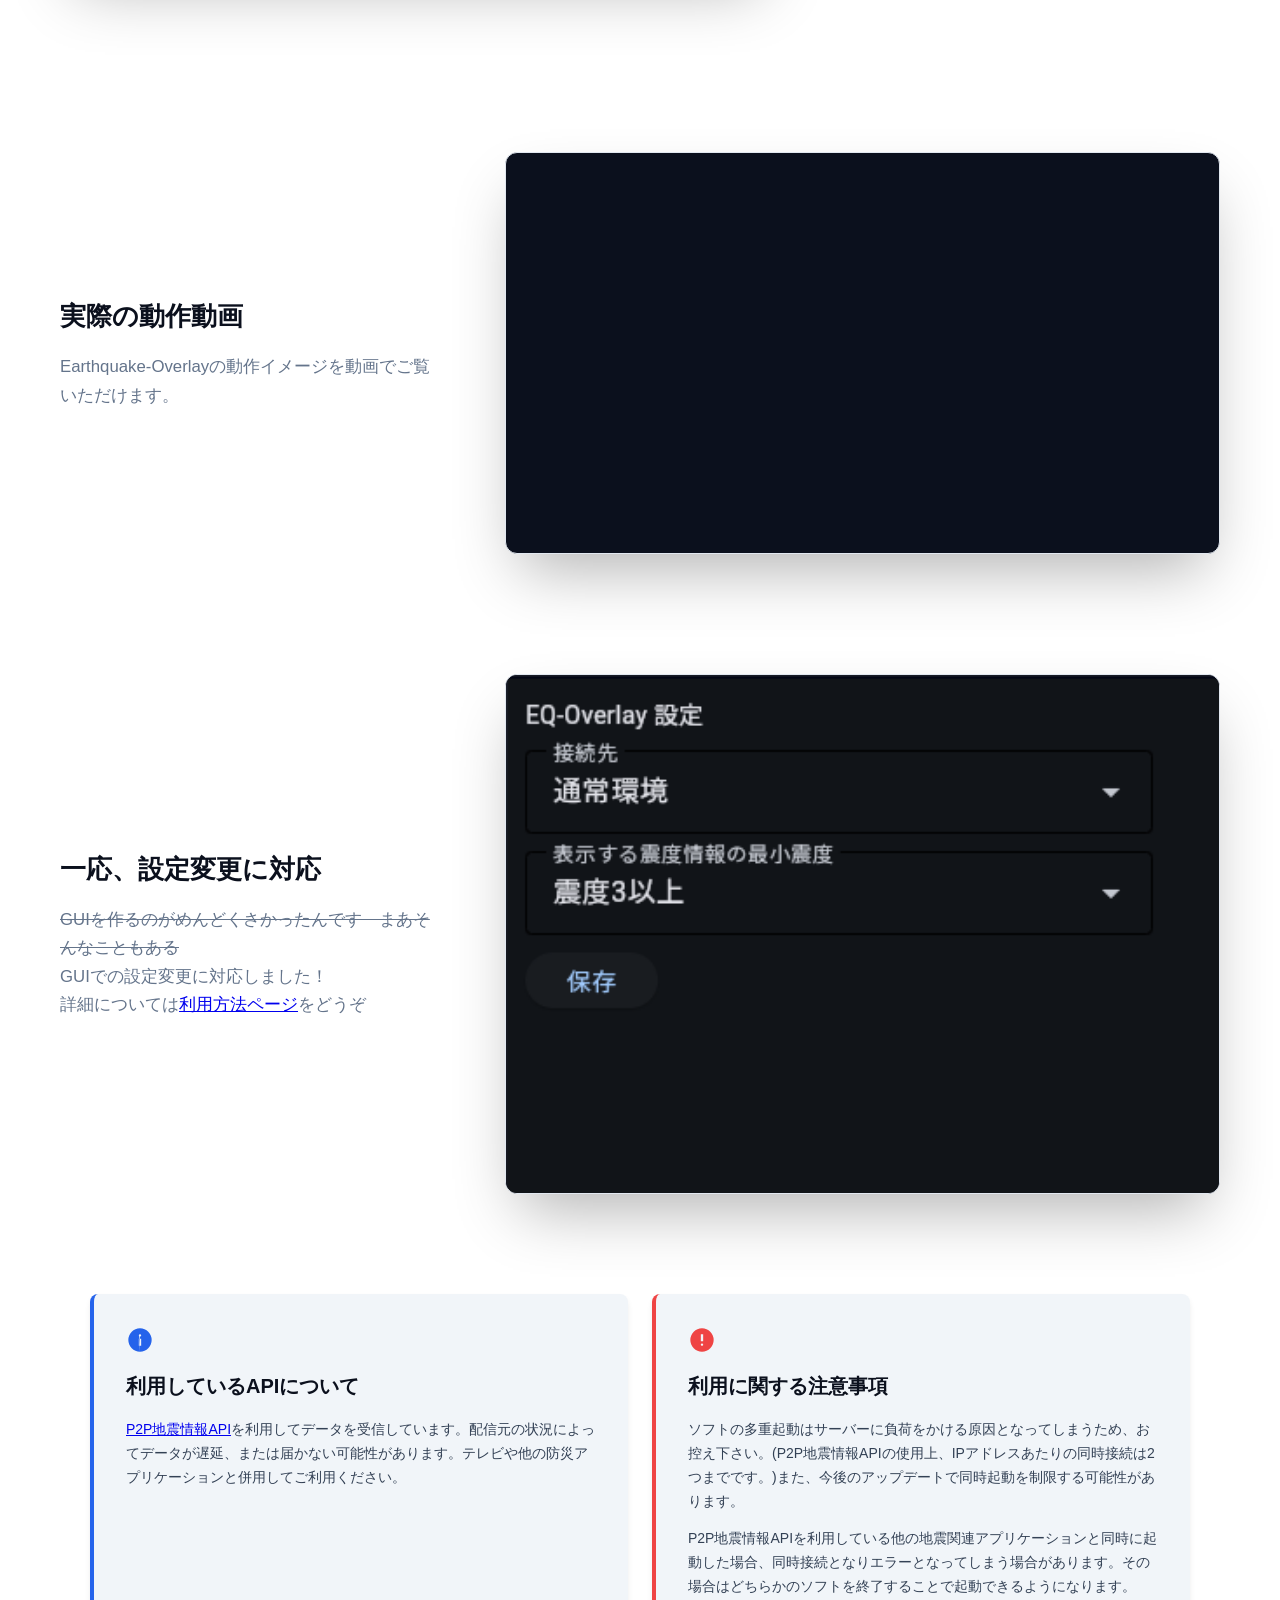
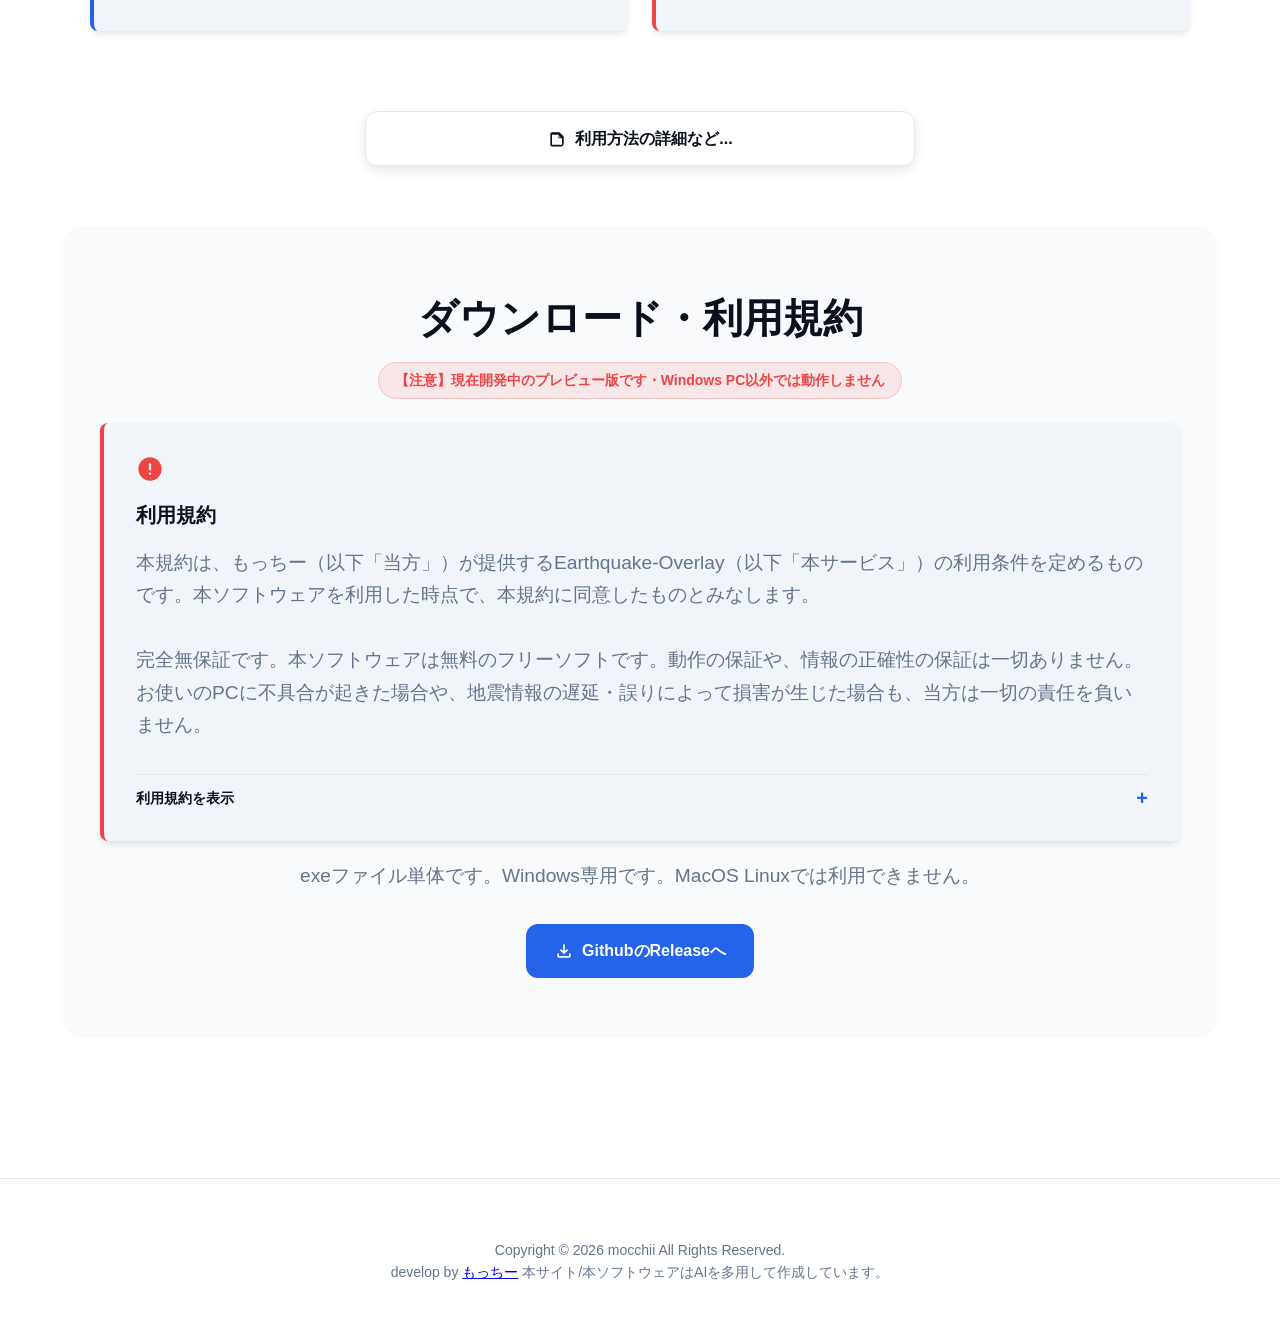
==== commit 43ba3121: "GUI設定変更機能の説明追加、ファビコン追加" ====
--- a/EarthquakeOverlay/index.html
+++ b/EarthquakeOverlay/index.html
@@ -7,6 +7,8 @@
   <meta name="description" content="P2P地震情報APIから取得した地震情報をWindows PCにオーバーレイ表示するソフトです。">
   <link rel="stylesheet" href="style.css">
   <link rel="stylesheet" href="mobile.css">
+  <link rel="icon" href="./images/icon.png" type="image/x-icon">
+
 </head>
 <body>
 
@@ -44,7 +46,7 @@
 
     <div class="hero-content">
       <!-- <span class="app-badge">【ここにバージョンやラベル：例 Beta Version】</span> -->
-      <h1 class="hero-title">EQ-Overlay</h1>
+      <h1 class="hero-title"><img class="hero-logo" src="images/logo.webp" alt="EQ-Overlay"></h1>
       <p class="hero-lead">Earthquake-Overlayが正式名称の予定です<br>どういうソフトなのかはページ下部を見てね</p>
     </div>
   </header>
@@ -145,10 +147,10 @@
           </div>
         </div>
         <div class="demo-text-container demo-anim-left">
-          <span class="feature-num">config.json</span>
+
           <h3>一応、設定変更に対応</h3>
           <p>
-            GUIを作るのがめんどくさかったんです　まあそんなこともある<br><br>画像はVSCodeですが、メモ帳とかでもできると思います。設定については<a href="./HowTo/index.html">利用方法ページ</a>をどうぞ
+            <del>GUIを作るのがめんどくさかったんです　まあそんなこともある</del><br>GUIでの設定変更に対応しました！<br>詳細については<a href="./HowTo/index.html">利用方法ページ</a>をどうぞ
           </p>
         </div>
       </div>
@@ -290,9 +292,10 @@
     <img src="" alt="拡大表示" class="image-viewer-content">
   </div>
 
-  <footer class="footer-section">
-    <p>Copyright © 2026 mocchii All Rights Reserved.</p>
-  </footer>
+	<footer class="footer-section">
+		<p>Copyright © 2026 mocchii All Rights Reserved.</p>
+		<p>develop by <a href = "https://github.com/mocchii1220-main">もっちー</a>   本サイト/本ソフトウェアはAIを多用して作成しています。</p>
+	</footer>
 
   <script src="js/main.js"></script>
 </body>
--- a/EarthquakeOverlay/style.css
+++ b/EarthquakeOverlay/style.css
@@ -185,6 +185,13 @@
   margin-bottom: 20px;
   color: #ffffff;
   letter-spacing: -1px;
+}
+.hero-logo {
+  display: block;
+  width: min(100%, 420px);
+  height: auto;
+  margin: 0 auto;
+  filter: brightness(0) invert(1);
 }
 .hero-lead {
   font-size: 1.4rem;
@@ -334,6 +341,51 @@
 .btn-secondary { background-color: var(--bg-body); color: var(--text-dark); border: 1px solid var(--border-color); }
 .btn-secondary:hover { background-color: var(--bg-card); border-color: var(--text-muted); transform: translateY(-2px); }
 
+/* 動作確認済み環境 */
+.verified-environment {
+  width: 100%;
+  max-width: 960px;
+  margin: 40px auto 0;
+  padding: 28px 32px;
+  border: 1px solid var(--border-color);
+  border-radius: var(--radius);
+  background: var(--bg-card);
+}
+.verified-environment-label {
+  display: block;
+  margin-bottom: 6px;
+  color: var(--primary);
+  font-size: 12px;
+  font-weight: 800;
+  letter-spacing: 0.08em;
+}
+.verified-environment h2 {
+  margin-bottom: 16px;
+  color: var(--text-dark);
+  font-size: 1.5rem;
+  font-weight: 800;
+}
+.verified-environment-list {
+  display: grid;
+  gap: 8px;
+  list-style: none;
+}
+.verified-environment-list li {
+  display: flex;
+  justify-content: space-between;
+  gap: 16px;
+  padding: 12px 16px;
+  border-radius: 8px;
+  background: var(--bg-body);
+}
+.verified-environment-list li span { color: var(--text-muted); }
+.verified-environment-list li strong { color: var(--text-dark); text-align: right; }
+.verified-environment-note {
+  margin-top: 14px;
+  color: var(--text-muted);
+  font-size: 0.95rem;
+}
+
 /* ダウンロード（CTA）セクション */
 .cta-section { text-align: center; padding: 60px 40px; background-color: var(--bg-cta); border-radius: calc(var(--radius) * 2); margin-top: 40px; }
 .cta-section h2 { font-size: 2.5rem; color: var(--text-dark); margin-bottom: 12px; font-weight: 800; }
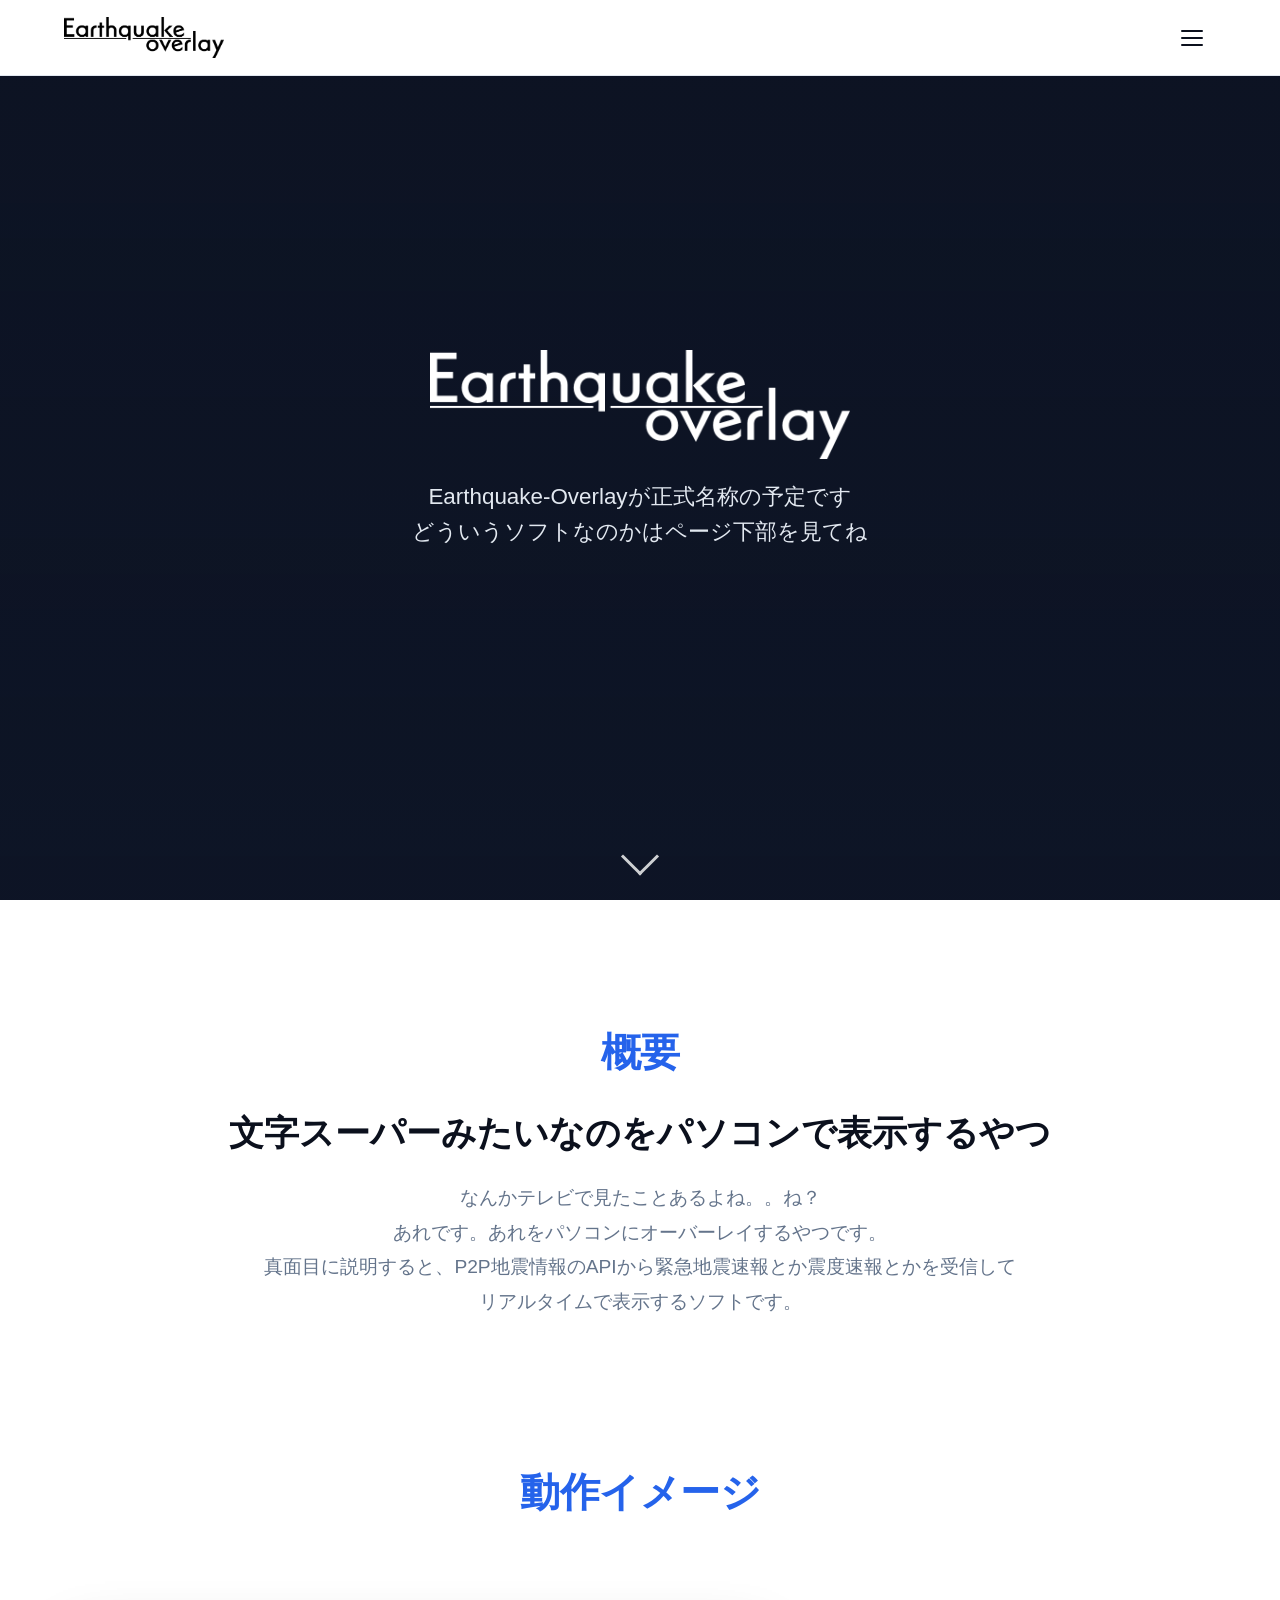
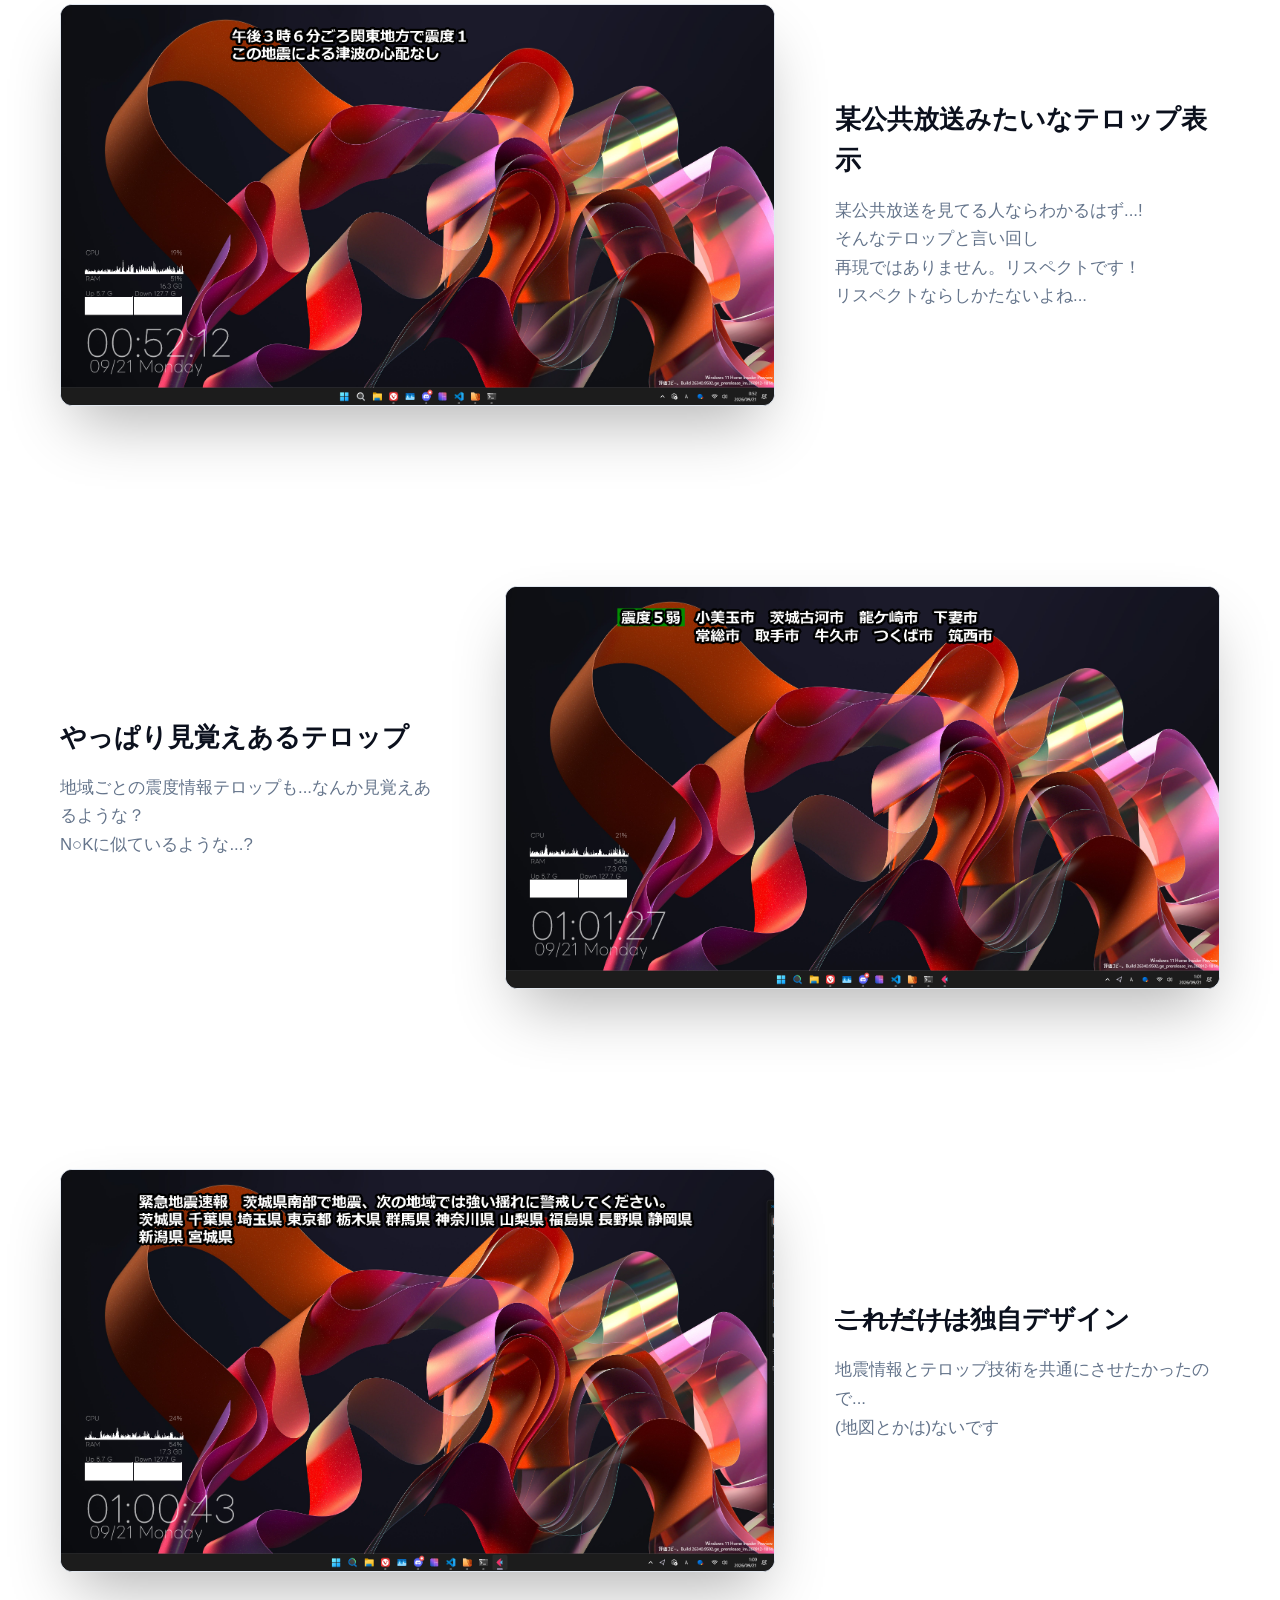
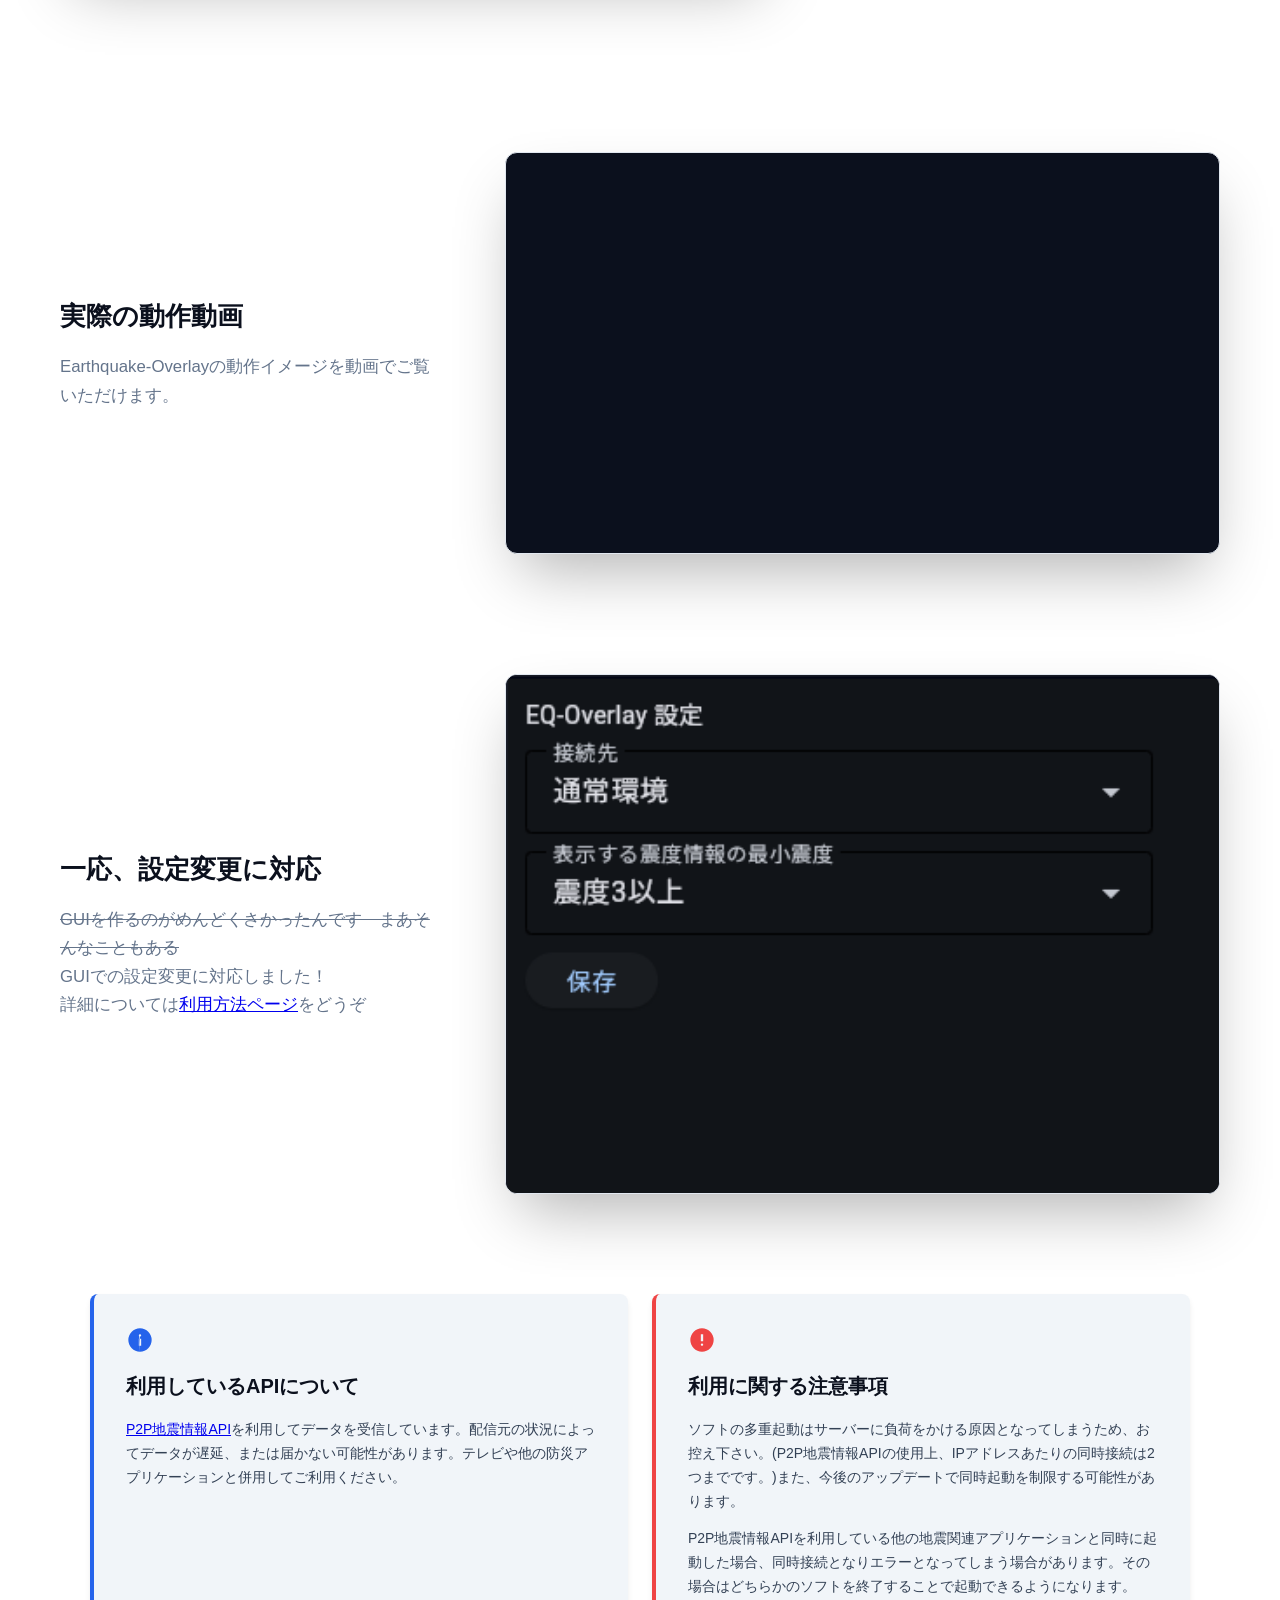
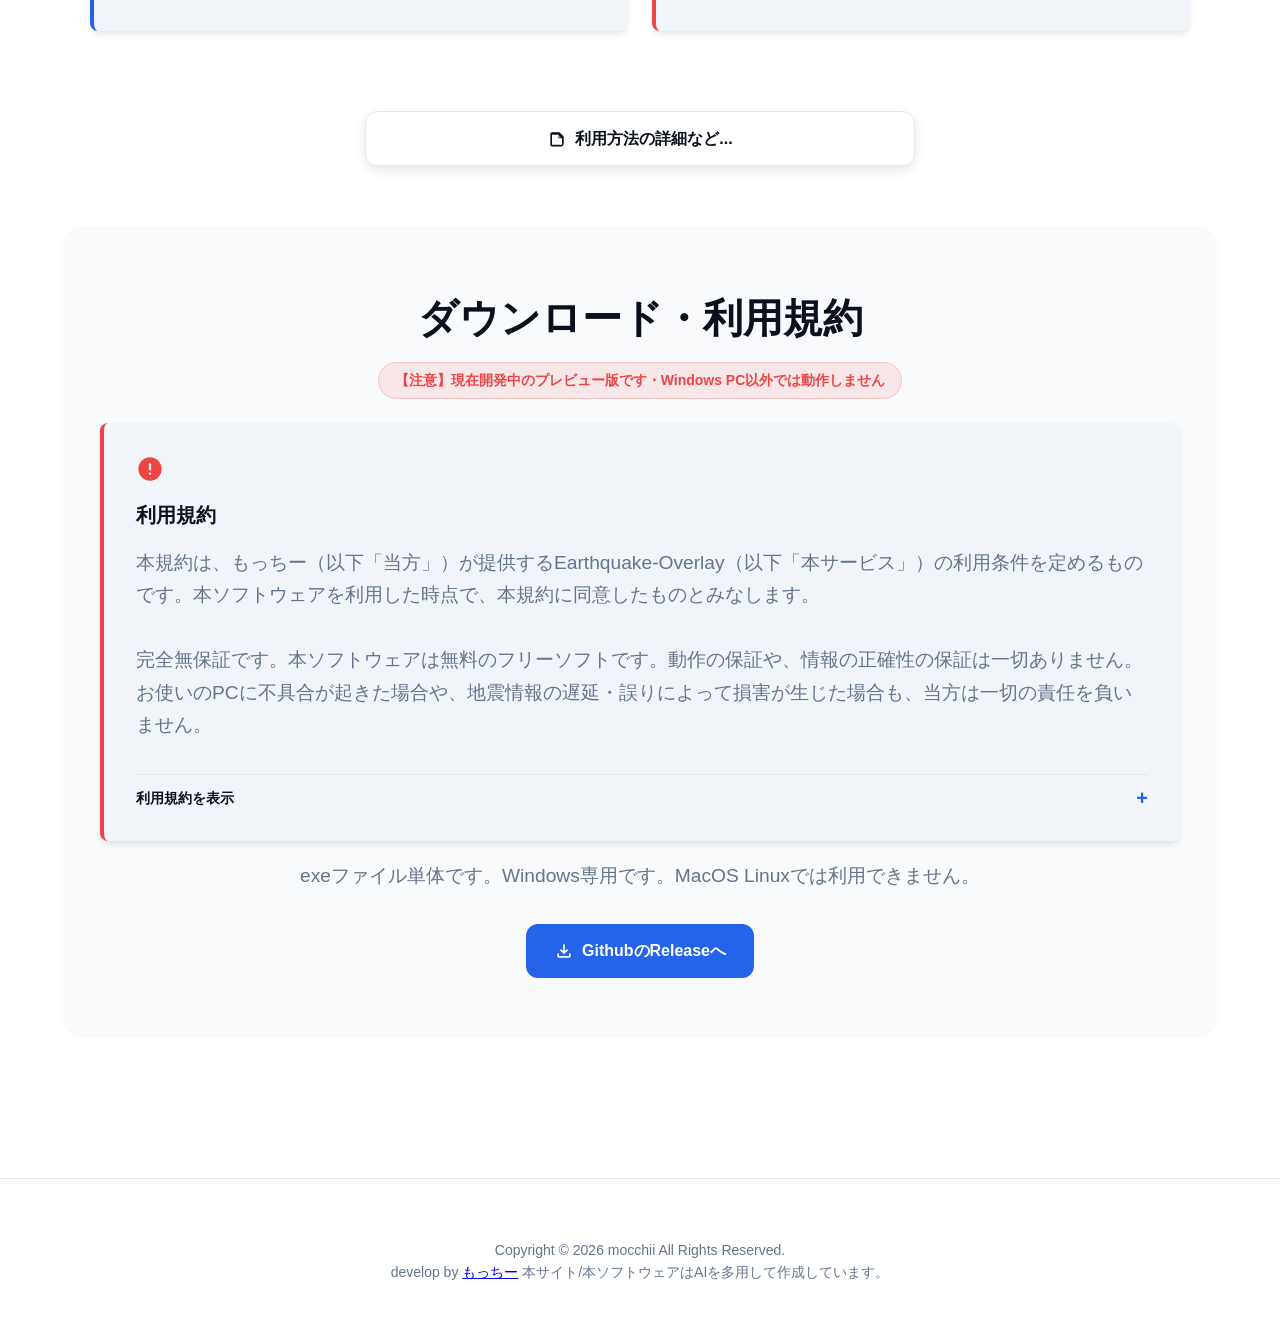
==== commit 771ebb1d: "ロゴ修正" ====
--- a/EarthquakeOverlay/index.html
+++ b/EarthquakeOverlay/index.html
@@ -46,7 +46,7 @@
 
     <div class="hero-content">
       <!-- <span class="app-badge">【ここにバージョンやラベル：例 Beta Version】</span> -->
-      <h1 class="hero-title"><img class="hero-logo" src="images/logo.webp" alt="EQ-Overlay"></h1>
+      <h1 class="hero-title"><img class="hero-logo" src="images/w_logo.webp" alt="EQ-Overlay"></h1>
       <p class="hero-lead">Earthquake-Overlayが正式名称の予定です<br>どういうソフトなのかはページ下部を見てね</p>
     </div>
   </header>
--- a/EarthquakeOverlay/style.css
+++ b/EarthquakeOverlay/style.css
@@ -191,7 +191,6 @@
   width: min(100%, 420px);
   height: auto;
   margin: 0 auto;
-  filter: brightness(0) invert(1);
 }
 .hero-lead {
   font-size: 1.4rem;
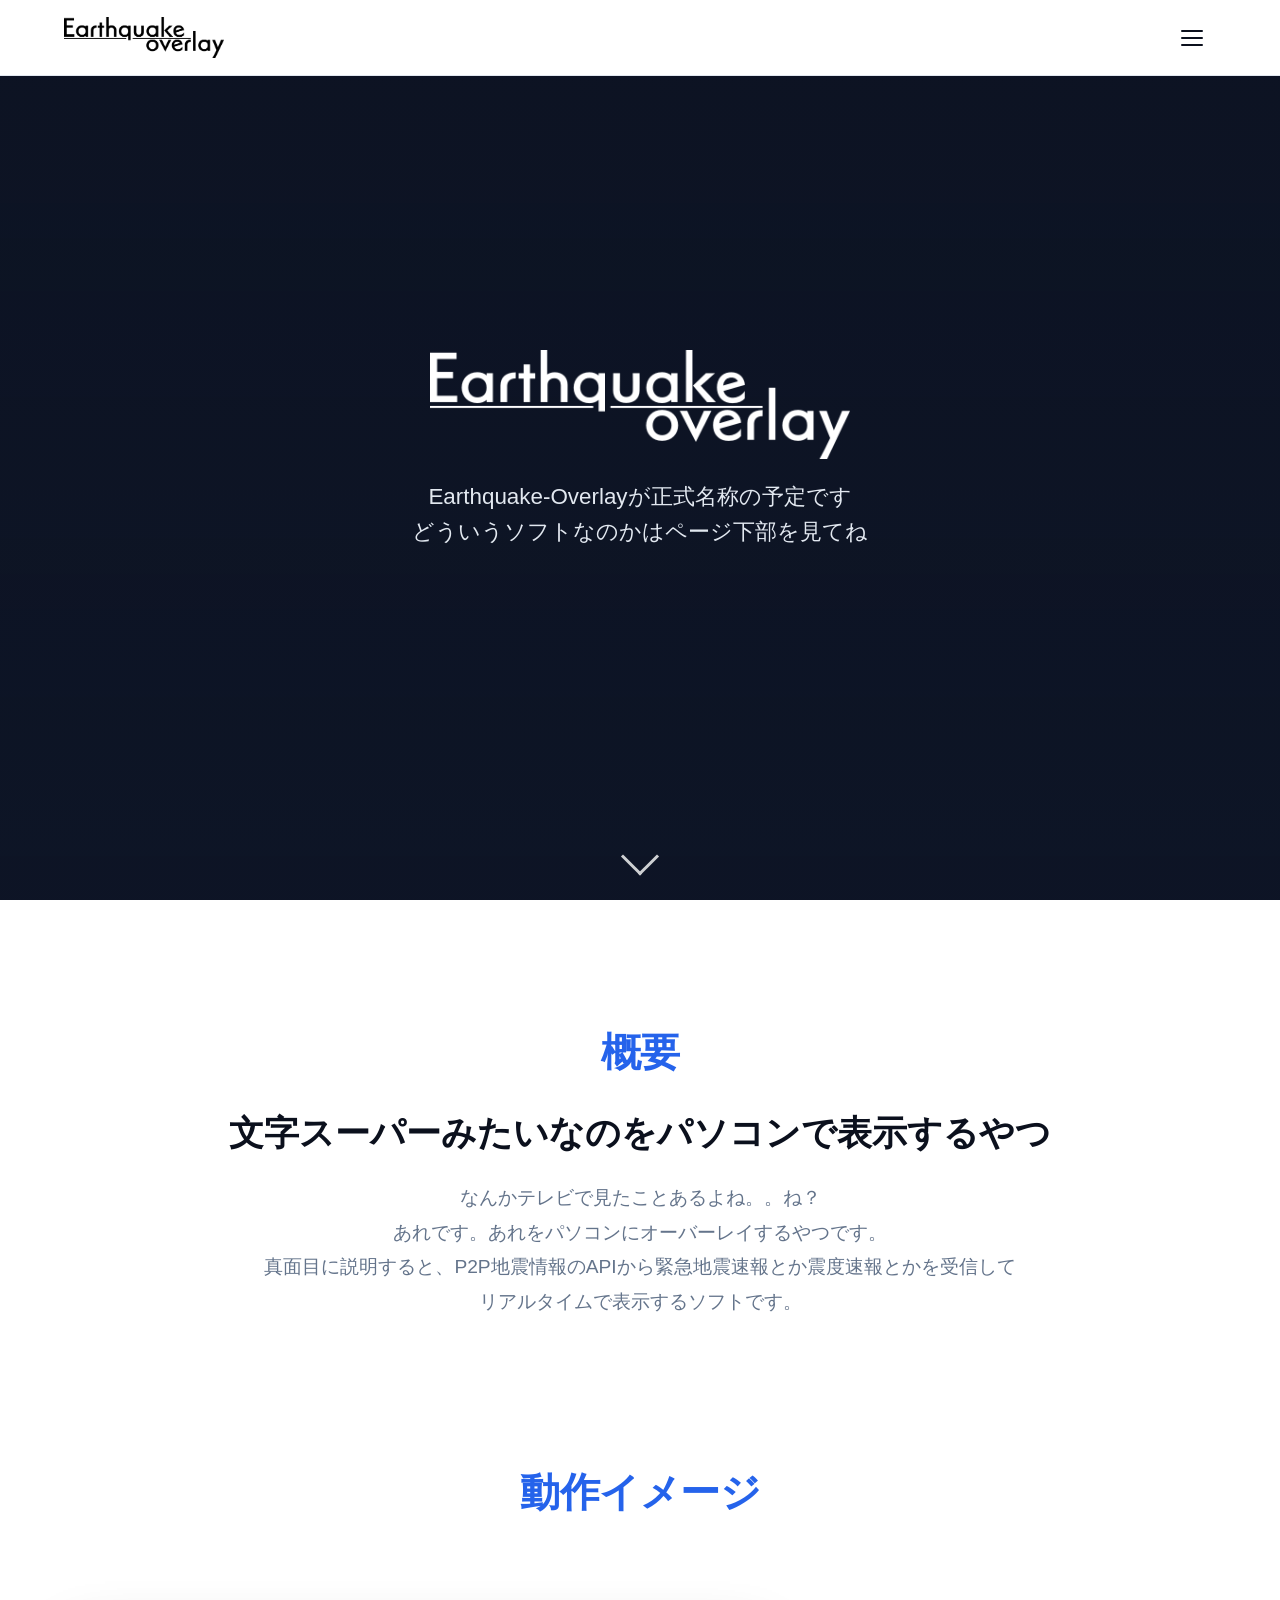
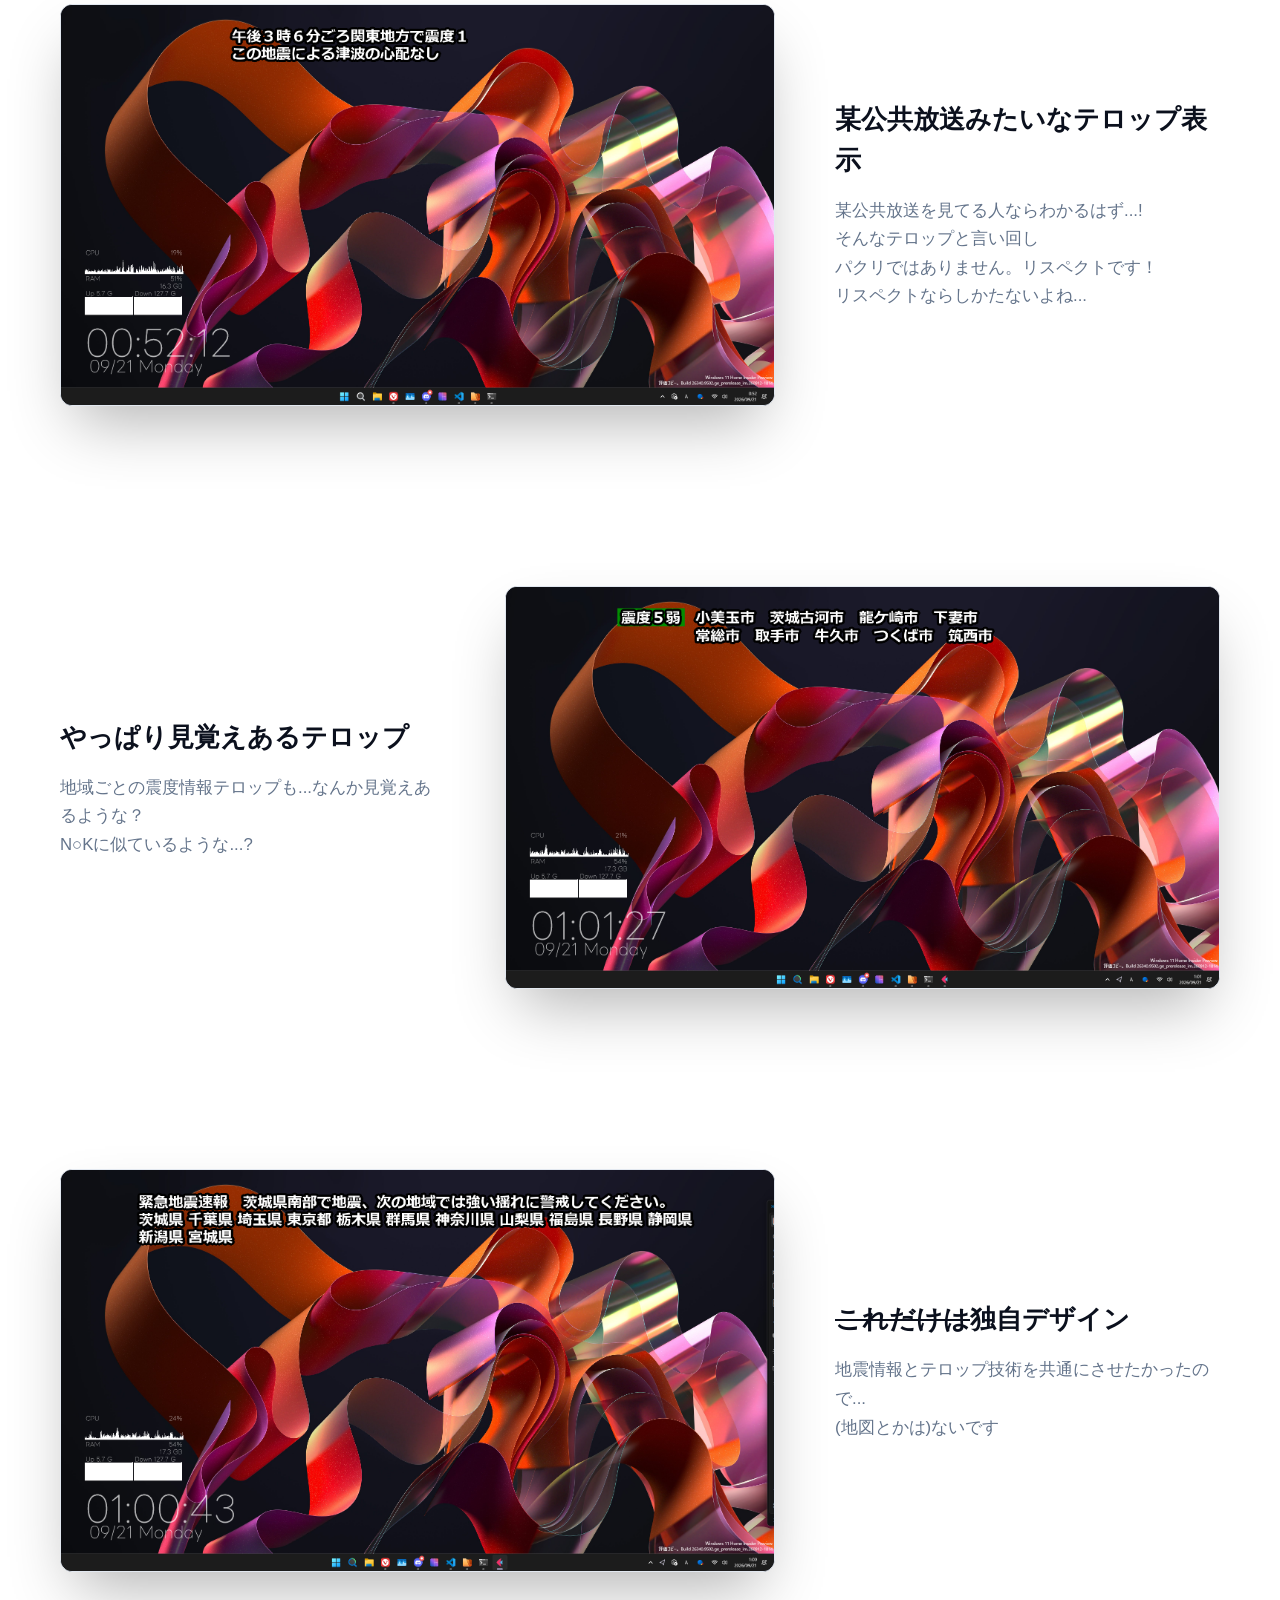
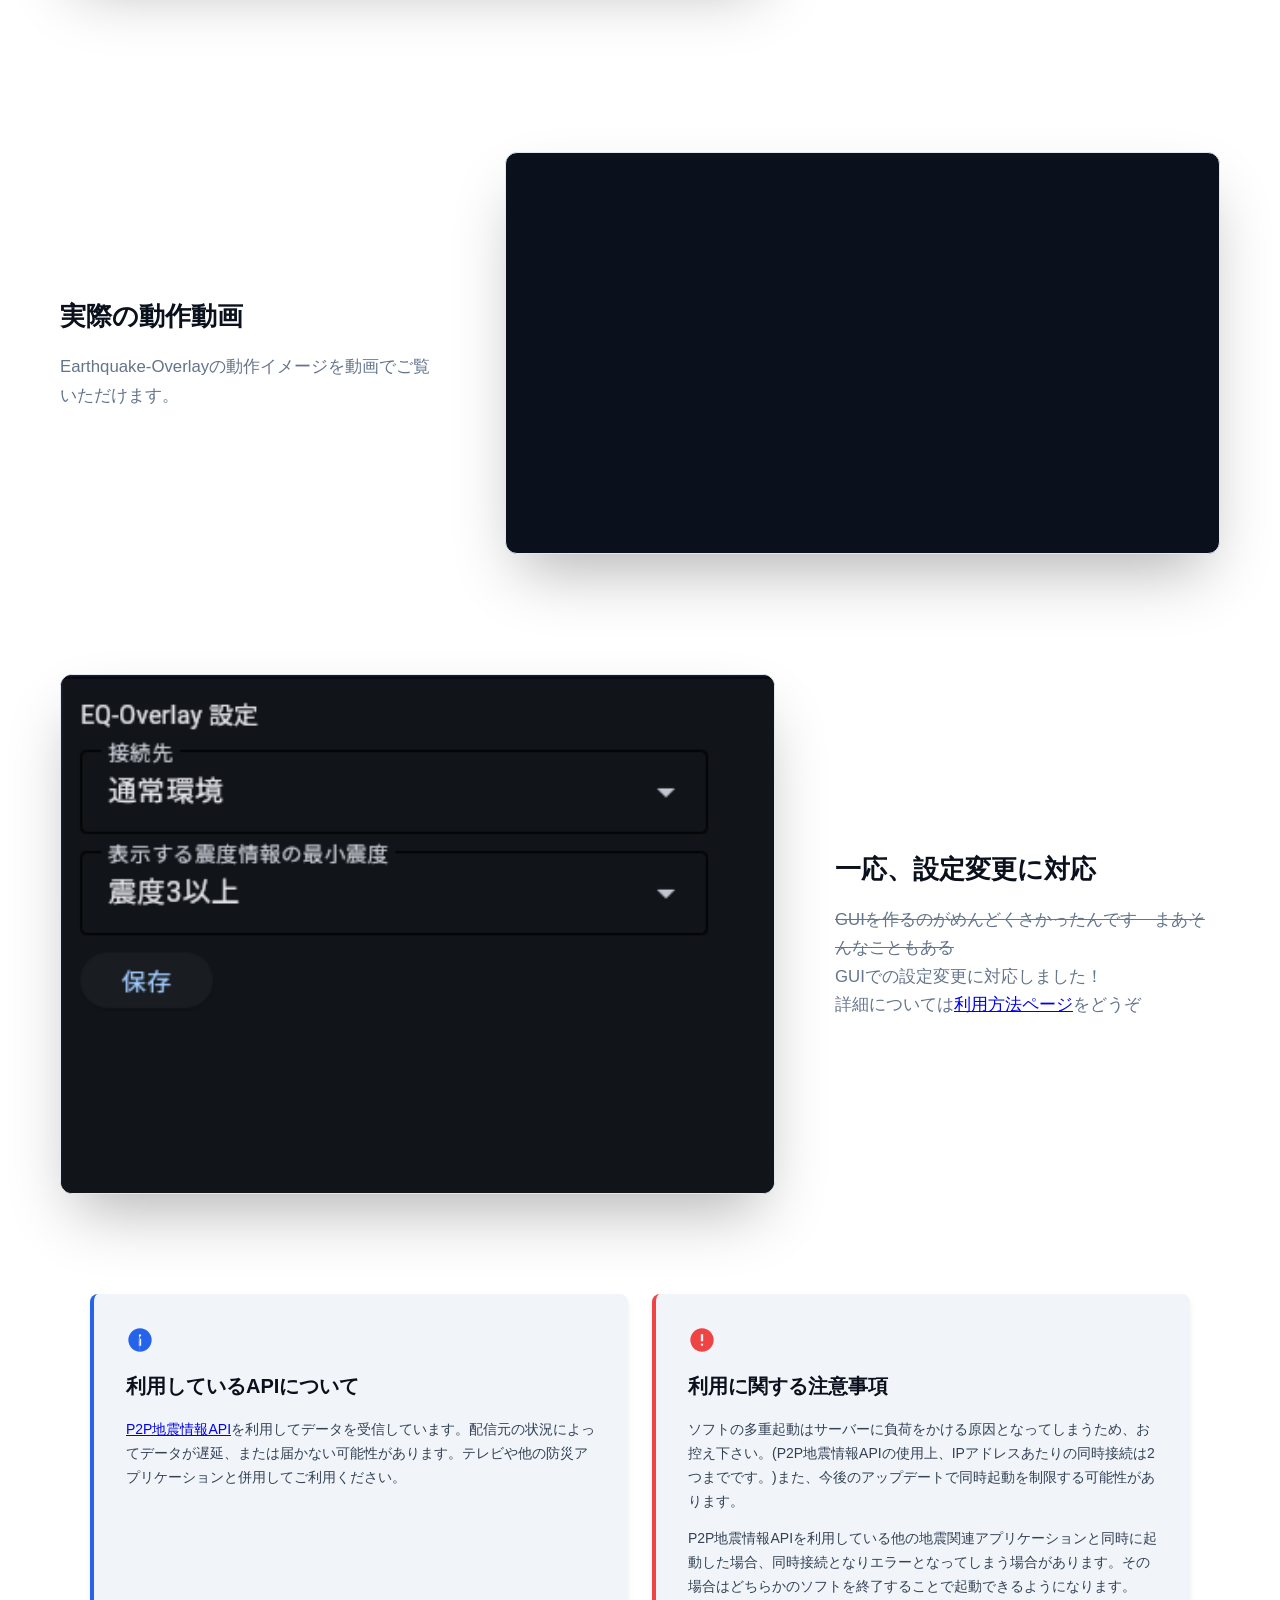
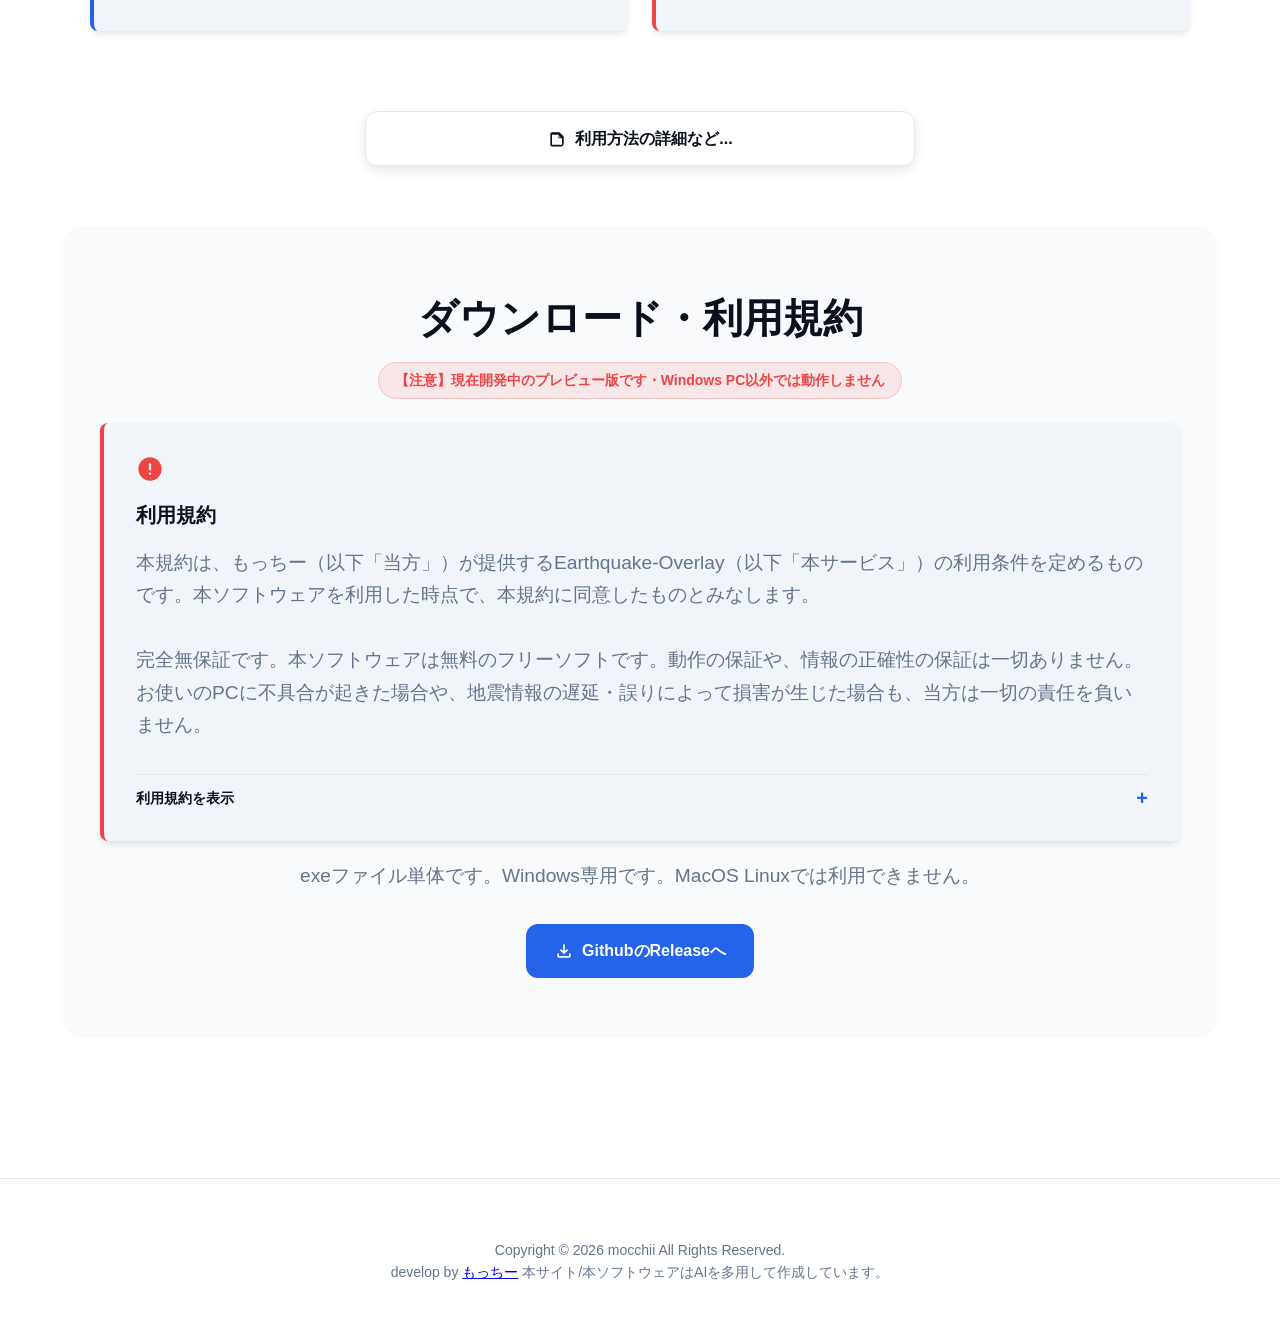
==== commit 07eb047a: "info正式作成" ====
--- a/EarthquakeOverlay/index.html
+++ b/EarthquakeOverlay/index.html
@@ -81,7 +81,7 @@
           </div>
           <div class="demo-text-container demo-anim-right">
             <h3>某公共放送みたいなテロップ表示</h3>
-            <p>某公共放送を見てる人ならわかるはず...!<br>そんなテロップと言い回し<br>再現ではありません。リスペクトです！<br>リスペクトならしかたないよね...</p>
+            <p>某公共放送を見てる人ならわかるはず...!<br>そんなテロップと言い回し<br>パクリではありません。リスペクトです！<br>リスペクトならしかたないよね...</p>
           </div>
         </div>
         
@@ -140,13 +140,13 @@
 
     <!-- 設定アピールセクション（右画像 / 左テキスト） -->
     <section class="app-setting-area" id="settings">
-      <div class="demo-scroll-item reversed">
-        <div class="demo-media-container demo-anim-right">
+      <div class="demo-scroll-item">
+        <div class="demo-media-container demo-anim-left">
           <div class="demo-media-wrapper">
             <img src="images/setting.png" alt="設定画面のイメージ" class="demo-media js-zoomable-img">
           </div>
         </div>
-        <div class="demo-text-container demo-anim-left">
+        <div class="demo-text-container demo-anim-right">
 
           <h3>一応、設定変更に対応</h3>
           <p>
